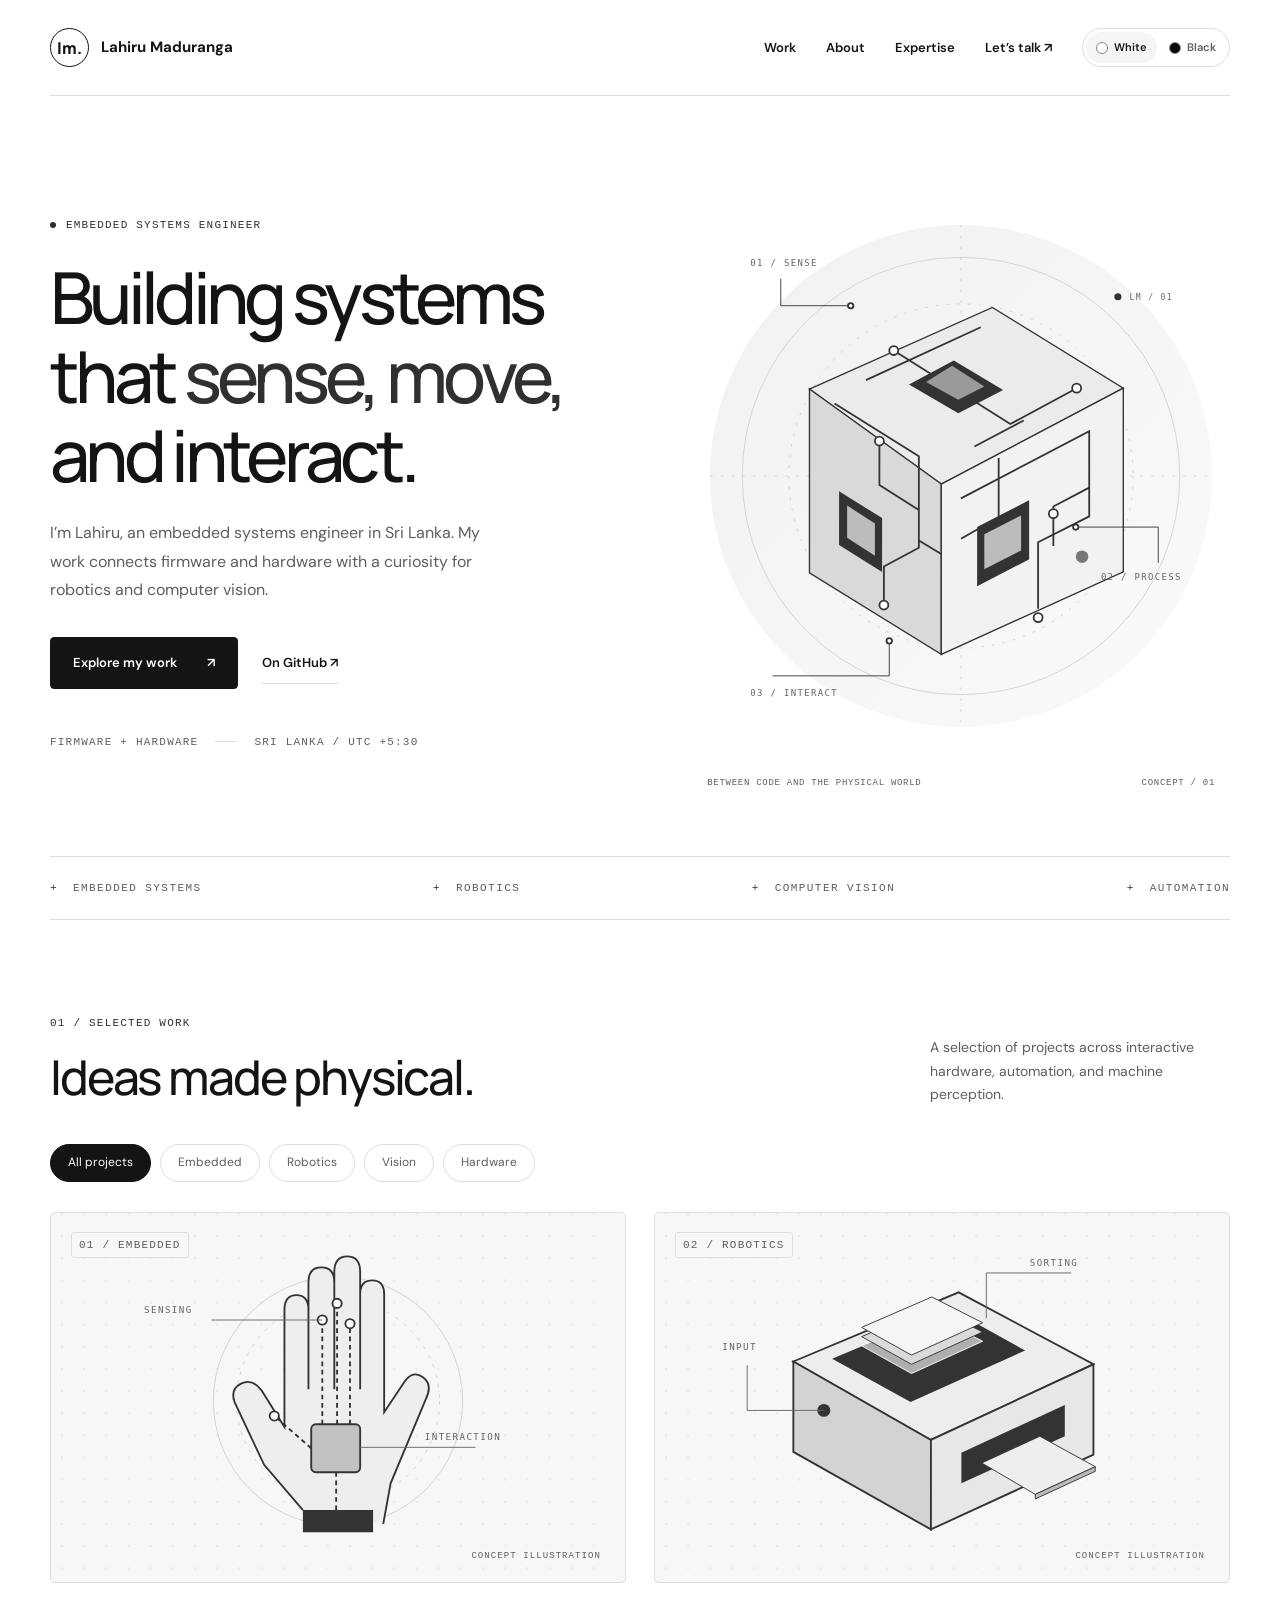
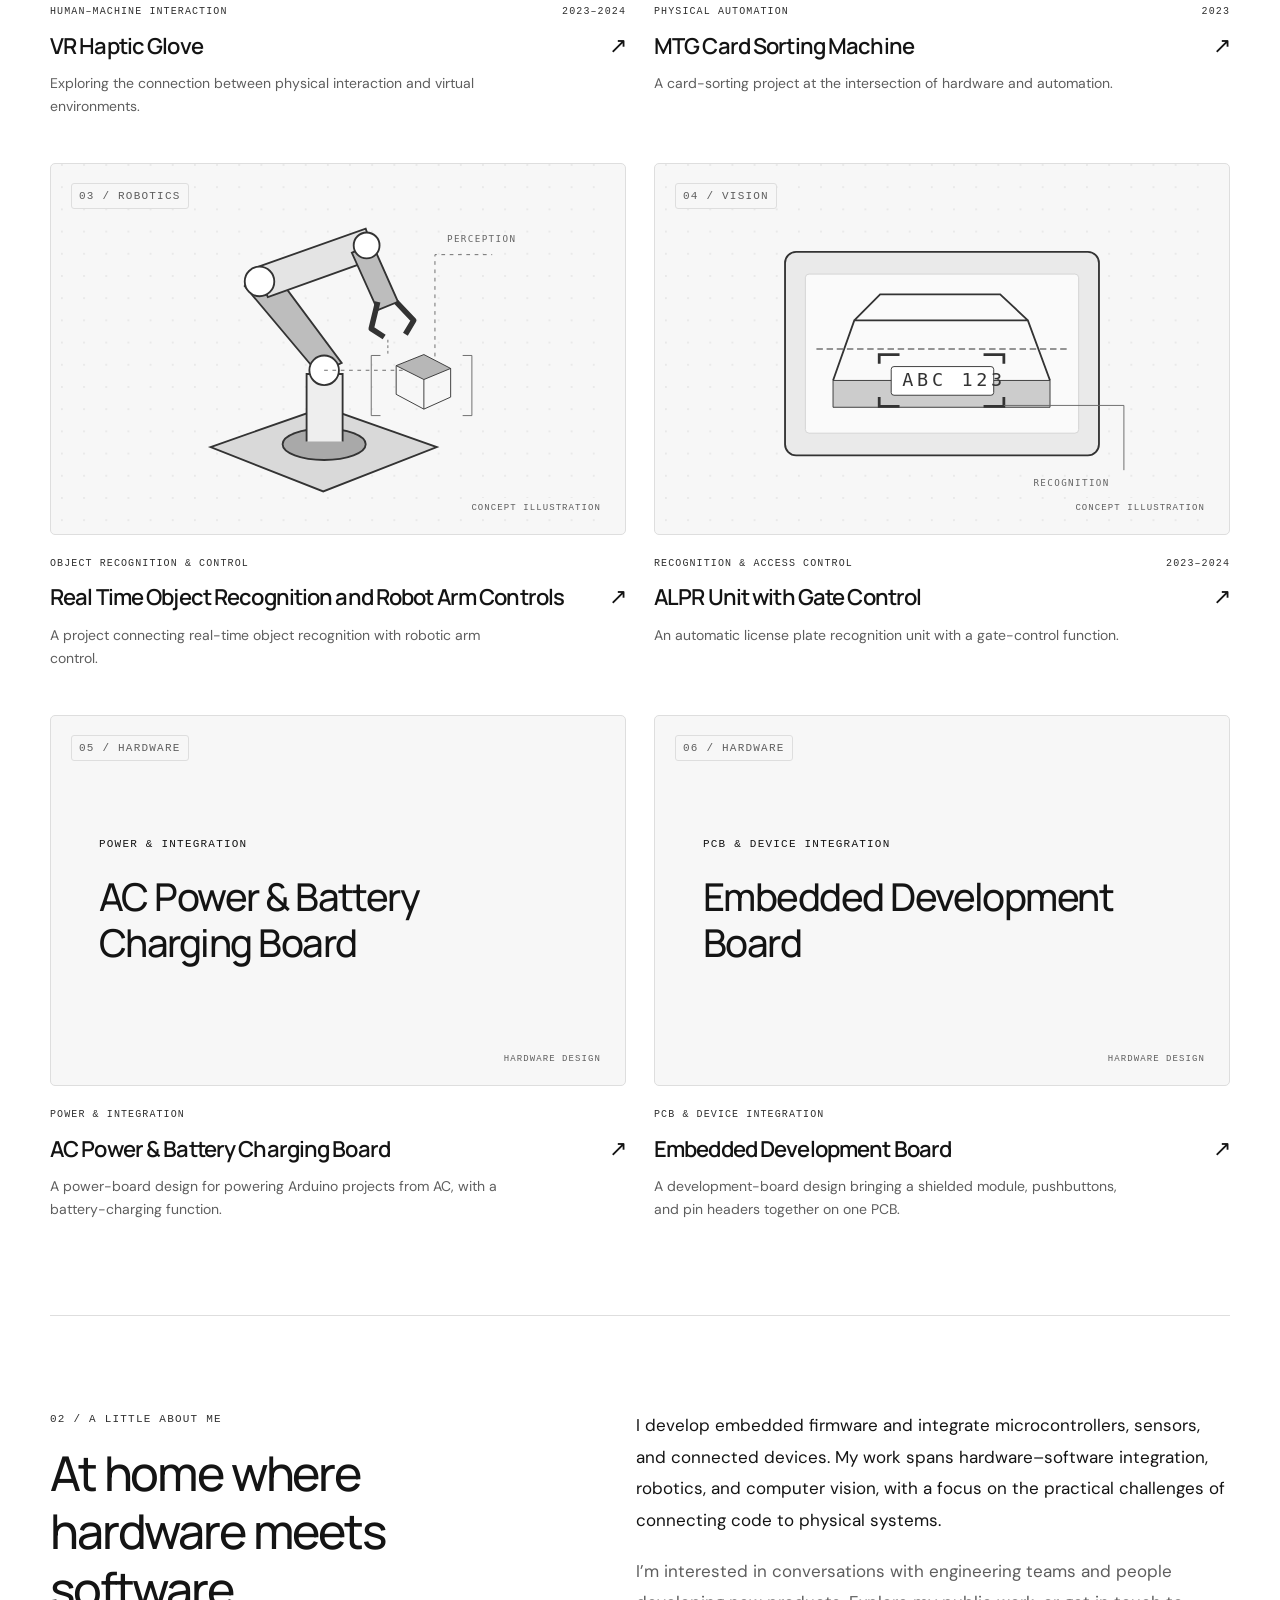
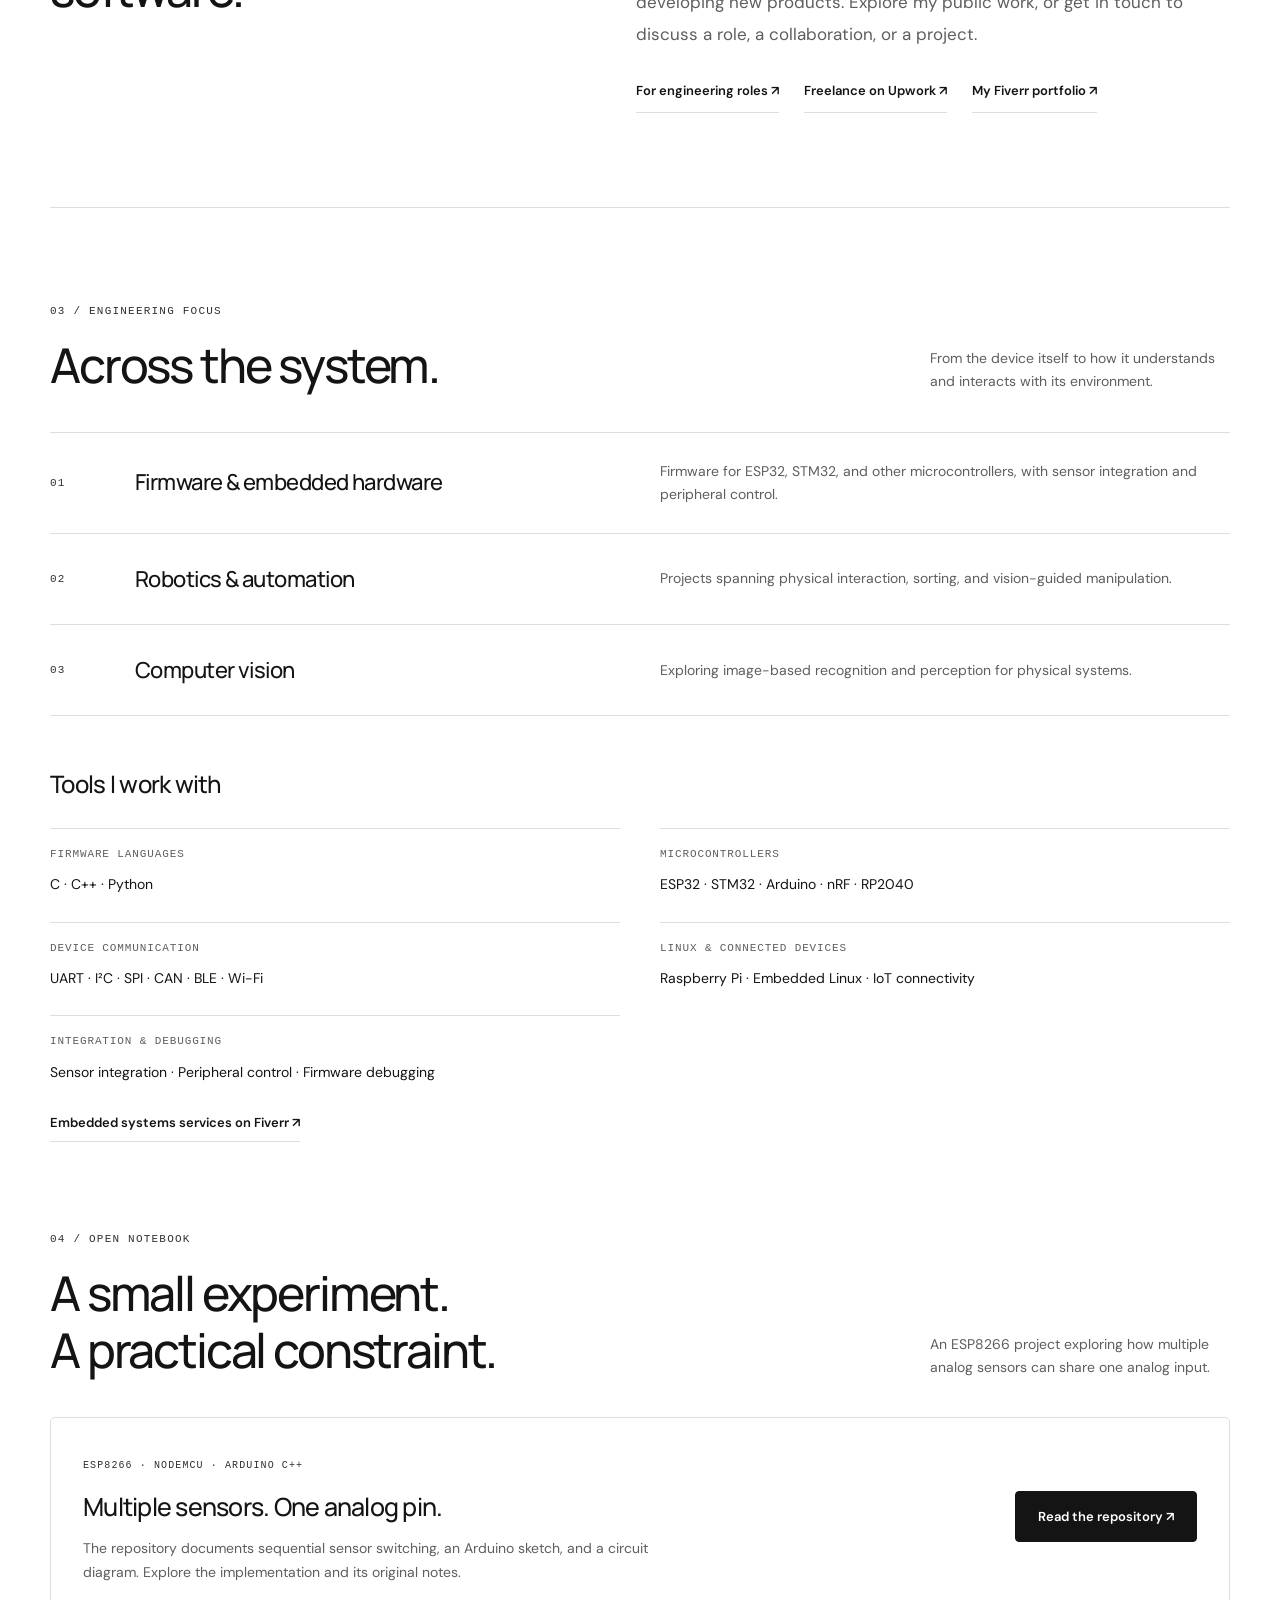
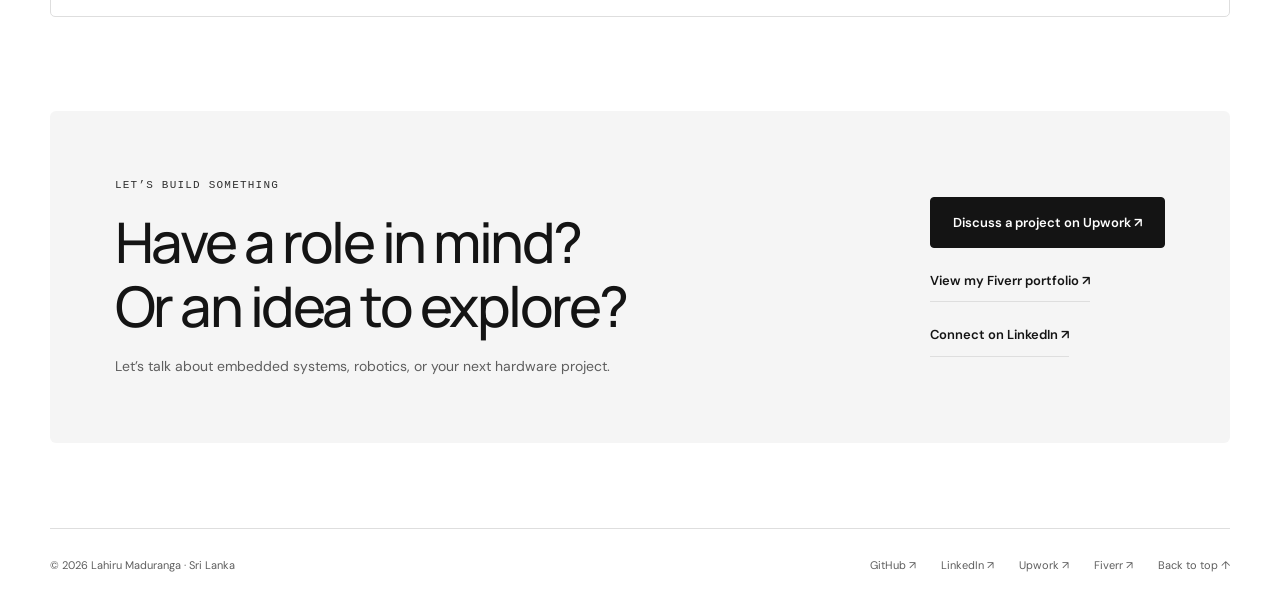
==== index.html @ c18143cd "Initial commit: portfolio site and GitHub profile README Static portfolio (site/), profile README (g" ====
<!doctype html><html lang="en"><head><meta charset="utf-8"><meta name="viewport" content="width=device-width, initial-scale=1"><meta name="description" content="Firmware, embedded hardware, robotics, and computer vision. Explore selected projects by Lahiru Maduranga."><meta name="theme-color" content="#ffffff"><meta property="og:title" content="Lahiru Maduranga — Embedded Systems &amp; Robotics"><meta property="og:description" content="Firmware, embedded hardware, robotics, and computer vision. Explore selected projects by Lahiru Maduranga."><meta property="og:type" content="website"><title>Lahiru Maduranga — Embedded Systems &amp; Robotics</title><link rel="icon" href="assets/favicon.svg" type="image/svg+xml"><script src="assets/theme.js"></script><link rel="stylesheet" href="assets/style.css"></head><body><a class="skip" href="#main">Skip to content</a><header class="wrap"><nav class="nav" aria-label="Main navigation"><a class="brand" href="index.html" aria-label="Lahiru Maduranga home"><span class="monogram">lm.</span><span class="brand-name">Lahiru Maduranga</span></a><div class="nav-links"><a href="index.html#work">Work</a><a href="index.html#about">About</a><a href="index.html#expertise">Expertise</a><a class="nav-contact" href="index.html#contact">Let’s talk ↗</a><div class="theme-picker" role="group" aria-label="Colour theme"><button class="theme-choice" data-set-theme="light" aria-label="White theme" aria-pressed="true" title="White theme"><span class="theme-swatch white-swatch" aria-hidden="true"></span><span class="theme-name">White</span></button><button class="theme-choice" data-set-theme="dark" aria-label="Black theme" aria-pressed="false" title="Black theme"><span class="theme-swatch black-swatch" aria-hidden="true"></span><span class="theme-name">Black</span></button></div></div></nav></header>
<main id="main" class="wrap"><section class="hero" aria-labelledby="hero-title"><div class="hero-copy"><div class="eyebrow"><span class="dot"></span> EMBEDDED SYSTEMS ENGINEER</div><h1 id="hero-title">Building systems<br>that <em>sense, move,</em><br>and interact.</h1><p>I’m Lahiru, an embedded systems engineer in Sri Lanka. My work connects firmware and hardware with a curiosity for robotics and computer vision.</p><div class="actions"><a class="button" href="#work">Explore my work <span aria-hidden="true">↗</span></a><a href="https://github.com/LahiruMaduranga" class="text-link" target="_blank" rel="noopener noreferrer">On GitHub ↗<span class="sr-only"> (opens in a new tab)</span></a></div><div class="hero-foot"><span class="mono">Firmware + hardware</span><i></i><span class="mono">Sri Lanka / UTC +5:30</span></div></div><figure class="hero-art"><span class="themed-art"><img class="theme-light" src="assets/hero-light.svg" alt="Concept illustration of an embedded system with sensing, processing, and interaction connections" width="600" height="600" loading="eager"><img class="theme-dark" src="assets/hero-dark.svg" alt="Concept illustration of an embedded system with sensing, processing, and interaction connections" width="600" height="600" loading="eager"></span><figcaption class="art-note mono"><span>Between code and the physical world</span><span>Concept / 01</span></figcaption></figure></section>
<div class="discipline-strip mono" aria-label="Areas of focus"><span>Embedded systems</span><span>Robotics</span><span>Computer vision</span><span>Automation</span></div>
<section id="work" aria-labelledby="work-title"><div class="section-head"><div><div class="eyebrow">01 / SELECTED WORK</div><h2 id="work-title">Ideas made physical.</h2></div><p>A selection of projects across interactive hardware, automation, and machine perception.</p></div><div class="filters" role="group" aria-label="Filter projects"><button hidden class="filter" data-filter="All" aria-pressed="true">All projects</button><button hidden class="filter" data-filter="Embedded" aria-pressed="false">Embedded</button><button hidden class="filter" data-filter="Robotics" aria-pressed="false">Robotics</button><button hidden class="filter" data-filter="Vision" aria-pressed="false">Vision</button><button hidden class="filter" data-filter="Hardware" aria-pressed="false">Hardware</button></div><p class="sr-only" role="status" data-filter-status></p><div class="project-grid"><article class="project-card" data-category="Embedded"><a href="projects/haptic-glove.html"><div class="project-image"><span class="project-index mono">01 / Embedded</span><span class="themed-art"><img class="theme-light" src="assets/glove-light.svg" alt="" width="600" height="400" loading="lazy"><img class="theme-dark" src="assets/glove-dark.svg" alt="" width="600" height="400" loading="lazy"></span><span class="concept-label mono">CONCEPT ILLUSTRATION</span></div><div class="project-meta mono"><span>Human–machine interaction</span><span>2023–2024</span></div><h3>VR Haptic Glove<span aria-hidden="true">↗</span></h3><p>Exploring the connection between physical interaction and virtual environments.</p></a></article><article class="project-card" data-category="Robotics"><a href="projects/card-sorter.html"><div class="project-image"><span class="project-index mono">02 / Robotics</span><span class="themed-art"><img class="theme-light" src="assets/sorter-light.svg" alt="" width="600" height="400" loading="lazy"><img class="theme-dark" src="assets/sorter-dark.svg" alt="" width="600" height="400" loading="lazy"></span><span class="concept-label mono">CONCEPT ILLUSTRATION</span></div><div class="project-meta mono"><span>Physical automation</span><span>2023</span></div><h3>MTG Card Sorting Machine<span aria-hidden="true">↗</span></h3><p>A card-sorting project at the intersection of hardware and automation.</p></a></article><article class="project-card" data-category="Robotics"><a href="projects/robotic-arm.html"><div class="project-image"><span class="project-index mono">03 / Robotics</span><span class="themed-art"><img class="theme-light" src="assets/arm-light.svg" alt="" width="600" height="400" loading="lazy"><img class="theme-dark" src="assets/arm-dark.svg" alt="" width="600" height="400" loading="lazy"></span><span class="concept-label mono">CONCEPT ILLUSTRATION</span></div><div class="project-meta mono"><span>Object recognition &amp; control</span></div><h3>Real Time Object Recognition and Robot Arm Controls<span aria-hidden="true">↗</span></h3><p>A project connecting real-time object recognition with robotic arm control.</p></a></article><article class="project-card" data-category="Vision"><a href="projects/alpr.html"><div class="project-image"><span class="project-index mono">04 / Vision</span><span class="themed-art"><img class="theme-light" src="assets/vision-light.svg" alt="" width="600" height="400" loading="lazy"><img class="theme-dark" src="assets/vision-dark.svg" alt="" width="600" height="400" loading="lazy"></span><span class="concept-label mono">CONCEPT ILLUSTRATION</span></div><div class="project-meta mono"><span>Recognition &amp; access control</span><span>2023–2024</span></div><h3>ALPR Unit with Gate Control<span aria-hidden="true">↗</span></h3><p>An automatic license plate recognition unit with a gate-control function.</p></a></article><article class="project-card" data-category="Hardware"><a href="projects/power-supply.html"><div class="project-image"><span class="project-index mono">05 / Hardware</span><div class="project-typographic"><span class="mono">Power &amp; integration</span><strong>AC Power &amp; Battery Charging Board</strong></div><span class="concept-label mono">HARDWARE DESIGN</span></div><div class="project-meta mono"><span>Power &amp; integration</span></div><h3>AC Power &amp; Battery Charging Board<span aria-hidden="true">↗</span></h3><p>A power-board design for powering Arduino projects from AC, with a battery-charging function.</p></a></article><article class="project-card" data-category="Hardware"><a href="projects/development-board.html"><div class="project-image"><span class="project-index mono">06 / Hardware</span><div class="project-typographic"><span class="mono">PCB &amp; device integration</span><strong>Embedded Development Board</strong></div><span class="concept-label mono">HARDWARE DESIGN</span></div><div class="project-meta mono"><span>PCB &amp; device integration</span></div><h3>Embedded Development Board<span aria-hidden="true">↗</span></h3><p>A development-board design bringing a shielded module, pushbuttons, and pin headers together on one PCB.</p></a></article></div></section>
<section id="about" class="about" aria-labelledby="about-title"><div><div class="eyebrow">02 / A LITTLE ABOUT ME</div><h2 id="about-title">At home where<br>hardware meets<br>software.</h2></div><div class="about-copy"><p>I develop embedded firmware and integrate microcontrollers, sensors, and connected devices. My work spans hardware–software integration, robotics, and computer vision, with a focus on the practical challenges of connecting code to physical systems.</p><p>I’m interested in conversations with engineering teams and people developing new products. Explore my public work, or get in touch to discuss a role, a collaboration, or a project.</p><div class="inline-links"><a href="https://www.linkedin.com/in/lahiru-maduranga97/" class="text-link" target="_blank" rel="noopener noreferrer">For engineering roles ↗<span class="sr-only"> (opens in a new tab)</span></a><a href="https://www.upwork.com/freelancers/~0171e571e38bac7875" class="text-link" target="_blank" rel="noopener noreferrer">Freelance on Upwork ↗<span class="sr-only"> (opens in a new tab)</span></a><a href="https://www.fiverr.com/users/lahiru255/portfolio" class="text-link" target="_blank" rel="noopener noreferrer">My Fiverr portfolio ↗<span class="sr-only"> (opens in a new tab)</span></a></div></div></section>
<section id="expertise" aria-labelledby="expertise-title"><div class="section-head"><div><div class="eyebrow">03 / ENGINEERING FOCUS</div><h2 id="expertise-title">Across the system.</h2></div><p>From the device itself to how it understands and interacts with its environment.</p></div><div class="expertise-list"><div class="expertise-row"><span class="number">01</span><h3>Firmware & embedded hardware</h3><p>Firmware for ESP32, STM32, and other microcontrollers, with sensor integration and peripheral control.</p></div><div class="expertise-row"><span class="number">02</span><h3>Robotics & automation</h3><p>Projects spanning physical interaction, sorting, and vision-guided manipulation.</p></div><div class="expertise-row"><span class="number">03</span><h3>Computer vision</h3><p>Exploring image-based recognition and perception for physical systems.</p></div></div><div class="toolbox"><h3>Tools I work with</h3><dl class="toolbox-grid"><div><dt>Firmware languages</dt><dd>C · C++ · Python</dd></div><div><dt>Microcontrollers</dt><dd>ESP32 · STM32 · Arduino · nRF · RP2040</dd></div><div><dt>Device communication</dt><dd>UART · I²C · SPI · CAN · BLE · Wi-Fi</dd></div><div><dt>Linux &amp; connected devices</dt><dd>Raspberry Pi · Embedded Linux · IoT connectivity</dd></div><div><dt>Integration &amp; debugging</dt><dd>Sensor integration · Peripheral control · Firmware debugging</dd></div></dl><a href="https://www.fiverr.com/lahiru255/develop-esp32-stm32-embedded-systems-and-iot-solutions" class="text-link" target="_blank" rel="noopener noreferrer">Embedded systems services on Fiverr ↗<span class="sr-only"> (opens in a new tab)</span></a></div></section>
<section class="open-source" aria-labelledby="open-title"><div class="section-head"><div><div class="eyebrow">04 / OPEN NOTEBOOK</div><h2 id="open-title">A small experiment.<br>A practical constraint.</h2></div><p>An ESP8266 project exploring how multiple analog sensors can share one analog input.</p></div><div class="notebook"><div><span class="mono">ESP8266 · NodeMCU · Arduino C++</span><h3>Multiple sensors. One analog pin.</h3><p>The repository documents sequential sensor switching, an Arduino sketch, and a circuit diagram. Explore the implementation and its original notes.</p></div><a href="https://github.com/LahiruMaduranga/Read-Multiple-Analog-sensor-values-with-esp8266-Nodemcu" class="button" target="_blank" rel="noopener noreferrer">Read the repository ↗<span class="sr-only"> (opens in a new tab)</span></a></div></section>
<section id="contact" class="contact" aria-labelledby="contact-title"><div><div class="eyebrow">LET’S BUILD SOMETHING</div><h2 id="contact-title">Have a role in mind?<br>Or an idea to explore?</h2><p>Let’s talk about embedded systems, robotics, or your next hardware project.</p></div><div class="contact-actions"><a href="https://www.upwork.com/freelancers/~0171e571e38bac7875" class="button" target="_blank" rel="noopener noreferrer">Discuss a project on Upwork ↗<span class="sr-only"> (opens in a new tab)</span></a><a href="https://www.fiverr.com/users/lahiru255/portfolio" class="text-link" target="_blank" rel="noopener noreferrer">View my Fiverr portfolio ↗<span class="sr-only"> (opens in a new tab)</span></a><a href="https://www.linkedin.com/in/lahiru-maduranga97/" class="text-link" target="_blank" rel="noopener noreferrer">Connect on LinkedIn ↗<span class="sr-only"> (opens in a new tab)</span></a></div></section></main><footer class="wrap footer"><span>© 2026 Lahiru Maduranga · Sri Lanka</span><div class="footer-links"><a href="https://github.com/LahiruMaduranga" class="" target="_blank" rel="noopener noreferrer">GitHub ↗<span class="sr-only"> (opens in a new tab)</span></a><a href="https://www.linkedin.com/in/lahiru-maduranga97/" class="" target="_blank" rel="noopener noreferrer">LinkedIn ↗<span class="sr-only"> (opens in a new tab)</span></a><a href="https://www.upwork.com/freelancers/~0171e571e38bac7875" class="" target="_blank" rel="noopener noreferrer">Upwork ↗<span class="sr-only"> (opens in a new tab)</span></a><a href="https://www.fiverr.com/users/lahiru255/portfolio" class="" target="_blank" rel="noopener noreferrer">Fiverr ↗<span class="sr-only"> (opens in a new tab)</span></a><a href="#main">Back to top ↑</a></div></footer><script src="assets/app.js" defer></script></body></html>
---- assets/style.css ----
@import url('https://fonts.googleapis.com/css2?family=DM+Sans:wght@400;500;600;700&family=Manrope:wght@400;500;600;700;800&display=swap');
.hero-art.hero-workbench{padding:14px;border:1px solid var(--line);border-radius:6px;background:var(--card)}.hero-art .workbench-photo{aspect-ratio:4/3;object-fit:contain;border-radius:3px}.hero-workbench .art-note{margin:18px 2px 4px;font-size:9px;gap:14px}.engineering-banner{margin-top:48px;border:1px solid var(--line);border-radius:5px;overflow:hidden}.engineering-banner img{width:100%;height:auto}.image-download{display:flex;justify-content:flex-end;margin-top:16px}.project-typographic{height:100%;min-height:270px;display:flex;flex-direction:column;justify-content:center;gap:20px;padding:48px}.project-typographic strong{font:500 clamp(25px,3vw,40px)/1.2 Manrope,sans-serif;max-width:450px;letter-spacing:-.04em}.project-image .project-index{background:var(--card);border:1px solid var(--line);border-radius:3px;padding:3px 7px}.project-image:has(.project-photo){padding:40px 10px 35px}.project-image:has(.project-photo) .project-index{top:9px;left:10px}.project-image:has(.project-photo) .concept-label{bottom:7px}.detail-art:has(.project-photo){padding:20px 20px 0}.detail-art .project-photo{margin:auto}.detail-art:has(.project-photo) figcaption{margin-top:20px}@media(max-width:640px){.project-typographic{padding:45px 25px}.hero-workbench .art-note{font-size:8px}.detail-art:has(.project-photo){padding:10px 10px 0}}
.toolbox{margin-top:48px}.toolbox h3{font-size:24px;font-weight:500;letter-spacing:-.03em}.toolbox-grid{display:grid;grid-template-columns:1fr 1fr;gap:24px 40px;margin:24px 0}.toolbox-grid>div{padding-top:16px;border-top:1px solid var(--line)}.toolbox-grid dt{color:var(--muted);font-family:Consolas,monospace;font-size:11px;text-transform:uppercase;letter-spacing:.08em}.toolbox-grid dd{margin:8px 0 0;font-size:14px;line-height:1.9}.footer-links{flex-wrap:wrap}.project-card h3{align-items:start;gap:18px}.project-card h3 span{flex-shrink:0}@media(max-width:640px){.toolbox-grid{grid-template-columns:1fr;gap:16px}.footer-links{gap:18px}}
.open-source{padding-top:0}.notebook{border:1px solid var(--line);padding:32px;display:flex;align-items:center;justify-content:space-between;gap:40px;border-radius:5px}.notebook .mono{color:var(--accent);font-size:10px}.notebook h3{font-size:25px;font-weight:500;letter-spacing:-.03em;margin:10px 0}.notebook p{color:var(--muted);font-size:14px;max-width:610px}.notebook .button{flex-shrink:0}@media(max-width:640px){.notebook{flex-direction:column;align-items:start;gap:24px;padding:25px}}
:root{--paper:#ffffff;--ink:#141414;--muted:#5e5e5e;--line:#dedede;--accent:#303030;--soft:#f5f5f5;--card:#f7f7f7;--white:#ffffff;color-scheme:light}
:root[data-theme=dark]{--paper:#080808;--ink:#f5f5f5;--muted:#b3b3b3;--line:#333333;--accent:#e8e8e8;--soft:#151515;--card:#121212;--white:#1b1b1b;color-scheme:dark}
*{box-sizing:border-box}html{scroll-behavior:smooth;scroll-padding-top:100px}body{margin:0;background:var(--paper);color:var(--ink);font:16px/1.65 'DM Sans',sans-serif}a{color:inherit;text-decoration:none}button{font:inherit}button,a{-webkit-tap-highlight-color:transparent}a:focus-visible,button:focus-visible{outline:3px solid var(--accent);outline-offset:5px}button{cursor:pointer}img{display:block;max-width:100%}h1,h2,h3,p{margin:0}h1,h2,h3{font-family:Manrope,sans-serif}::selection{background:var(--ink);color:var(--paper)}.wrap{width:min(1180px,calc(100% - 80px));margin:auto}.skip{position:fixed;top:-100px;left:20px;background:var(--ink);color:var(--paper);padding:12px;z-index:20}.skip:focus{top:12px}.nav{display:flex;align-items:center;justify-content:space-between;min-height:96px;border-bottom:1px solid var(--line);gap:20px}.brand{display:flex;align-items:center;gap:12px;font-weight:700;font-size:15px}.monogram{display:grid;place-items:center;width:39px;height:39px;border:1px solid var(--ink);font:800 16px Manrope;border-radius:50%}.nav-links{display:flex;align-items:center;gap:30px;font-size:13px;font-weight:600}.nav-links a:hover{color:var(--accent)}.theme{border:1px solid var(--line);border-radius:50%;background:transparent;color:var(--ink);width:36px;height:36px}.mono,.eyebrow,.tag,.number{font-family:Consolas,'Courier New',monospace;font-size:11px;letter-spacing:.11em;text-transform:uppercase}.eyebrow{color:var(--accent);display:flex;align-items:center;gap:10px}.dot{width:6px;height:6px;background:var(--accent);border-radius:50%;display:inline-block}.hero{display:grid;grid-template-columns:1.12fr 1fr;align-items:center;gap:40px;min-height:690px;padding:80px 0 65px}.hero h1{font-size:clamp(48px,5.6vw,78px);line-height:1.1;letter-spacing:-.065em;font-weight:500;margin:24px 0}.hero h1 em{font-style:normal;color:var(--accent)}.hero-copy>p{max-width:445px;color:var(--muted);font-size:16px;line-height:1.8}.actions{display:flex;align-items:center;gap:24px;margin-top:32px;flex-wrap:wrap}.button{display:inline-flex;align-items:center;justify-content:space-between;gap:30px;background:var(--ink);color:var(--paper);font-size:13px;font-weight:600;padding:14px 22px;border:1px solid var(--ink);border-radius:4px;transition:transform .2s}.button:hover{transform:translateY(-3px)}.text-link{font-size:13px;font-weight:600;border-bottom:1px solid var(--line);padding:10px 0}.text-link:hover{border-color:var(--accent)}.hero-foot{margin-top:44px;display:flex;gap:17px;align-items:center;color:var(--muted);font-size:11px}.hero-foot i{width:22px;height:1px;background:var(--line)}.hero-art{position:relative}.hero-art img{width:100%;aspect-ratio:1}.art-note{display:flex;justify-content:space-between;color:var(--muted);font-size:9px;letter-spacing:.08em;margin:0 15px}.discipline-strip{border-block:1px solid var(--line);display:flex;justify-content:space-between;padding:22px 0;gap:15px;flex-wrap:wrap;color:var(--muted);font-size:11px;letter-spacing:.13em}.discipline-strip span::before{content:'+';margin-right:15px;color:var(--accent)}section{padding:94px 0}.section-head{display:flex;align-items:end;justify-content:space-between;gap:35px;margin-bottom:38px}.section-head h2,.about h2{font-size:clamp(34px,4vw,48px);font-weight:500;line-height:1.2;letter-spacing:-.045em;margin-top:16px}.section-head>p{max-width:300px;color:var(--muted);font-size:14px}.filters{display:flex;gap:9px;margin-bottom:30px;flex-wrap:wrap}.filter{padding:8px 17px;background:transparent;color:var(--muted);border:1px solid var(--line);border-radius:30px;font-size:12px}.filter[aria-pressed=true]{background:var(--ink);color:var(--paper);border-color:var(--ink)}.project-grid{display:grid;grid-template-columns:1fr 1fr;gap:45px 28px}.project-card[hidden]{display:none}.project-image{background:var(--card);border:1px solid var(--line);border-radius:5px;aspect-ratio:1.55;overflow:hidden;position:relative}.project-image img{width:100%;height:100%;object-fit:contain;transition:transform .5s}.project-card:hover .project-image img{transform:scale(1.025)}.project-index{position:absolute;top:19px;left:20px;color:var(--muted)}.concept-label{position:absolute;bottom:15px;right:18px;font-size:9px;color:var(--muted);letter-spacing:.12em}.project-meta{display:flex;justify-content:space-between;margin-top:21px;color:var(--accent);font-size:10px}.project-card h3{font-size:22px;letter-spacing:-.04em;font-weight:600;margin-top:7px;display:flex;justify-content:space-between}.project-card h3 span{font-family:Arial;font-weight:400}.project-card p{font-size:14px;color:var(--muted);margin-top:8px;max-width:470px}.about{border-block:1px solid var(--line);display:grid;grid-template-columns:.9fr 1.1fr;gap:100px}.about-copy p{color:var(--muted);margin-bottom:20px;font-size:17px;line-height:1.85}.about-copy p:first-child{color:var(--ink)}.inline-links{display:flex;gap:25px}.expertise-list{border-top:1px solid var(--line)}.expertise-row{display:grid;grid-template-columns:55px 1fr 1.15fr;align-items:center;gap:30px;border-bottom:1px solid var(--line);padding:27px 0}.number{color:var(--accent)}.expertise-row h3{font-size:22px;font-weight:500;letter-spacing:-.025em}.expertise-row p{color:var(--muted);font-size:14px}.contact{padding:65px;border-radius:6px;background:var(--soft);margin:0 0 85px;display:grid;grid-template-columns:1fr auto;align-items:center;gap:30px}.contact h2{font-size:clamp(32px,4.4vw,56px);font-weight:500;letter-spacing:-.045em;line-height:1.15;margin:16px 0}.contact p{color:var(--muted);font-size:14px;max-width:540px}.footer{border-top:1px solid var(--line);display:flex;justify-content:space-between;align-items:center;padding:27px 0;gap:20px;color:var(--muted);font-size:11px}.footer-links{display:flex;gap:25px}.project-hero{padding:65px 0 45px;max-width:900px}.project-hero h1{font-size:clamp(40px,6vw,75px);line-height:1.1;letter-spacing:-.055em;margin:25px 0}.project-hero p{font-size:20px;color:var(--muted);max-width:720px}.back{font-size:13px;color:var(--muted);display:inline-block;margin-bottom:40px}.detail-art{background:var(--card);border:1px solid var(--line);border-radius:6px}.detail-art img{width:100%;height:420px}.detail-art figcaption{color:var(--muted);font-size:11px;padding:16px 25px;border-top:1px solid var(--line)}figure{margin:0}.detail-content{display:grid;grid-template-columns:1fr 2fr;gap:80px;padding:60px 0}.detail-content h2{font-size:30px;letter-spacing:-.035em}.detail-content p{color:var(--muted);font-size:17px;margin-bottom:22px}.detail-meta{border-top:1px solid var(--line);padding-top:20px}.detail-meta dt{font-size:10px;text-transform:uppercase;letter-spacing:.13em;color:var(--muted)}.detail-meta dd{margin:4px 0 20px}.next-project{padding:35px 0 70px;display:flex;justify-content:space-between;border-top:1px solid var(--line);gap:25px}.next-project span{display:block;color:var(--muted);font-size:11px;margin-bottom:8px}.next-project a{font-size:20px}.sr-only{position:absolute;width:1px;height:1px;padding:0;margin:-1px;overflow:hidden;clip:rect(0,0,0,0);white-space:nowrap;border:0}
@media(min-width:1600px){.hero{min-height:760px}}@media(max-width:900px){.wrap{width:calc(100% - 48px)}.hero{gap:15px;min-height:590px}.hero h1{font-size:57px}.nav-links{gap:20px}.about{gap:45px}.contact{padding:40px}.contact .button{gap:15px}.expertise-row{grid-template-columns:30px 1fr 1.2fr;gap:20px}}@media(max-width:640px){.wrap{width:calc(100% - 36px)}.nav{min-height:78px}.brand-name{display:none}.nav-links{gap:16px;font-size:12px}.nav-links .nav-contact{display:none}.hero{grid-template-columns:1fr;padding:55px 0 35px;gap:32px}.hero h1{font-size:clamp(44px,12vw,65px)}.hero-copy>p{font-size:15px}.hero-art{max-width:410px;margin:auto;width:100%}.hero-foot{margin-top:30px}.discipline-strip{font-size:9px;gap:14px 8px}.discipline-strip span::before{margin-right:8px}section{padding:62px 0}.section-head{display:block}.section-head>p{margin-top:20px}.project-grid{grid-template-columns:1fr;gap:35px}.project-card h3{font-size:21px}.about{grid-template-columns:1fr;gap:28px}.expertise-row{grid-template-columns:25px 1fr;gap:10px}.expertise-row p{grid-column:2}.expertise-row h3{font-size:20px}.contact{grid-template-columns:1fr;padding:30px;margin-bottom:50px}.contact .button{justify-self:start}.footer{align-items:start;font-size:10px;flex-direction:column;gap:13px}.detail-content{grid-template-columns:1fr;gap:25px;padding:35px 0}.detail-art img{height:260px}.project-hero{padding-top:40px}.project-hero p{font-size:17px}.next-project a{font-size:16px}.next-project{flex-direction:column;gap:22px}}
@media(prefers-reduced-motion:reduce){html{scroll-behavior:auto}*,*::before,*::after{transition:none!important;animation:none!important}}

/* Both palettes apply to the complete site, including every illustration. */
.themed-art{display:block;width:100%;height:100%}.themed-art .theme-dark{display:none}:root[data-theme=dark] .themed-art .theme-light{display:none}:root[data-theme=dark] .themed-art .theme-dark{display:block}
.theme-picker{display:flex;align-items:center;border:1px solid var(--line);border-radius:30px;padding:3px;gap:2px;background:var(--paper)}.theme-choice{display:flex;align-items:center;gap:6px;border:0;border-radius:24px;padding:7px 10px;background:transparent;color:var(--muted);font-size:11px;line-height:1.5}.theme-choice[aria-pressed=true]{background:var(--soft);color:var(--ink)}.theme-swatch{display:block;width:12px;height:12px;border:1px solid #888;border-radius:50%}.white-swatch{background:#fff}.black-swatch{background:#080808}.contact-actions{display:flex;flex-direction:column;align-items:start;gap:12px}.contact .button{gap:12px}.project-photo{background:var(--card)}.project-image .project-photo{object-fit:contain}.detail-art .project-photo{height:auto;max-height:650px;object-fit:contain}.concept-label{background:var(--card);padding:3px 6px;border-radius:2px}.project-index{z-index:1}.inline-links{flex-wrap:wrap}
@media(max-width:900px){.nav-links{gap:18px}.brand-name{display:none}.contact{grid-template-columns:1fr}}@media(max-width:640px){.nav-links{gap:13px}.theme-name{display:none}.theme-choice{padding:9px}.theme-picker{padding:2px}.nav{gap:10px}.nav-links{font-size:11px}.contact-actions .button{white-space:normal}.hero-foot{flex-wrap:wrap}}
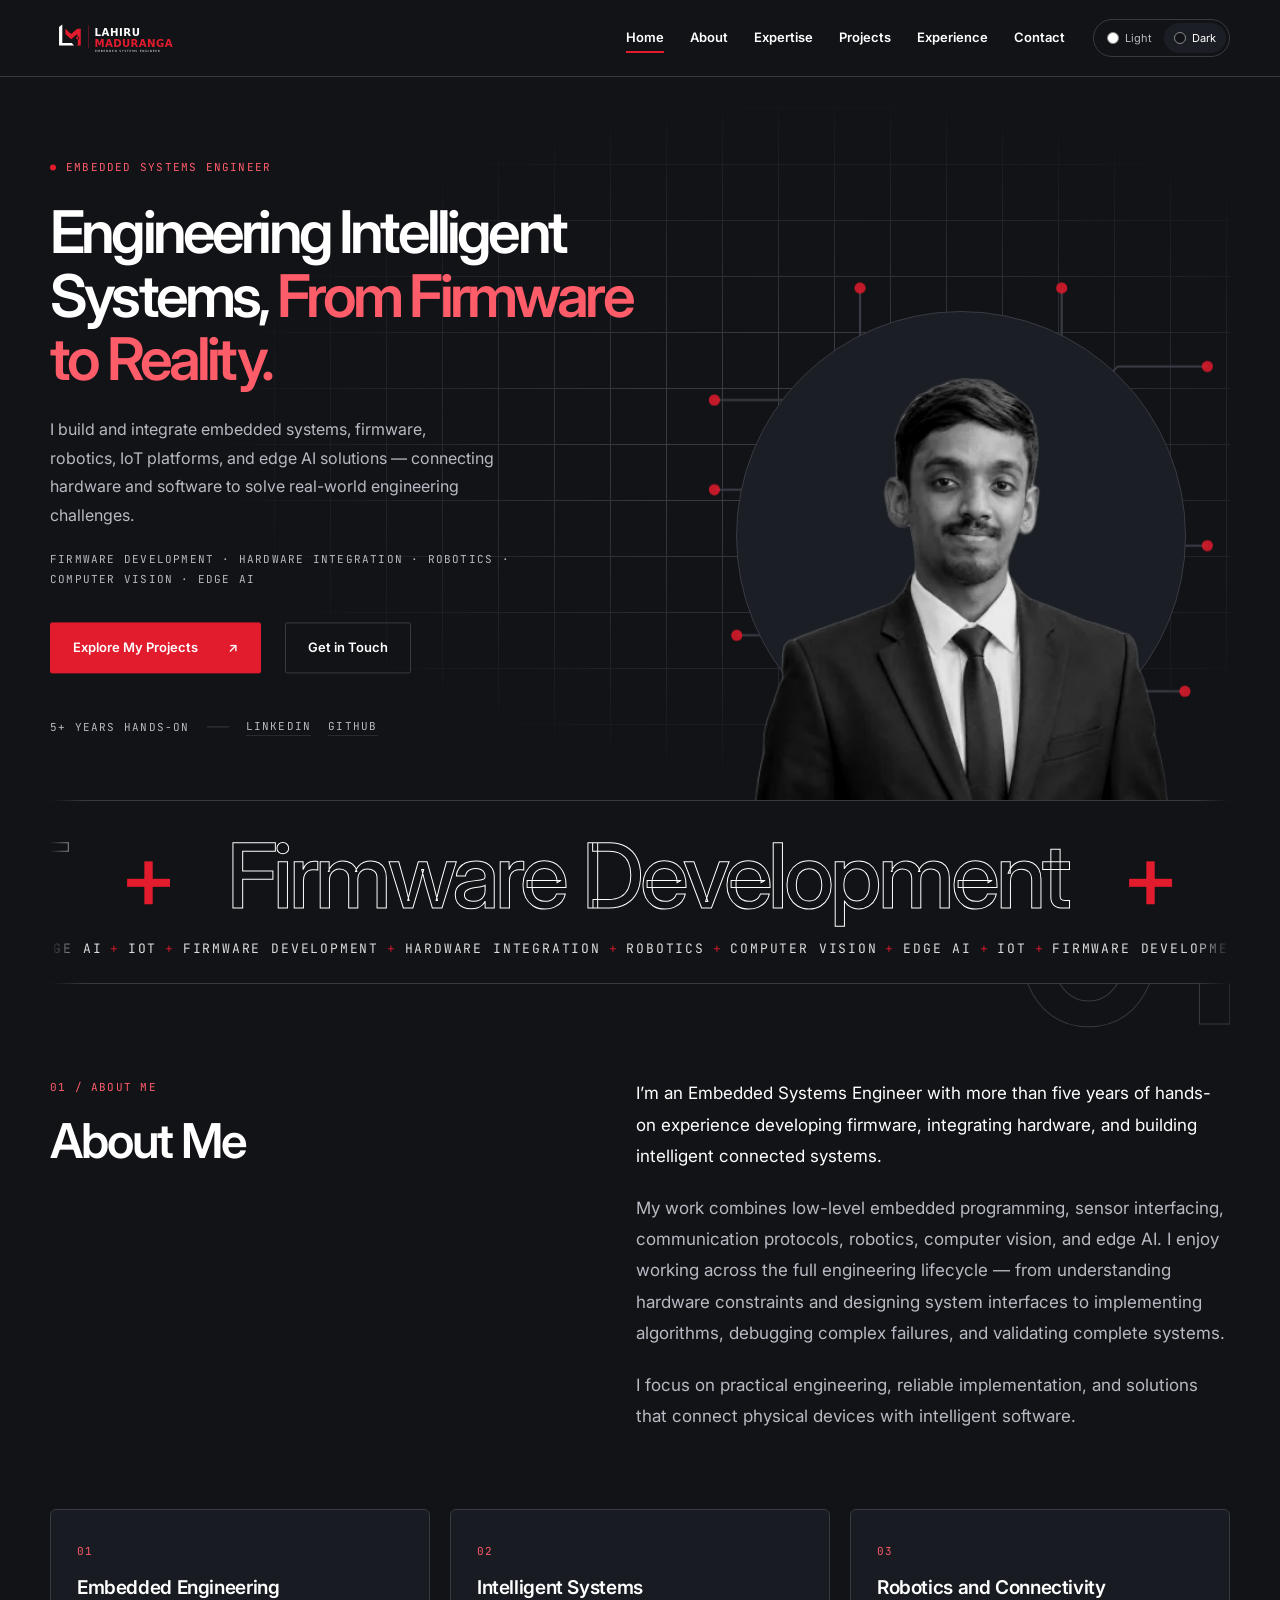
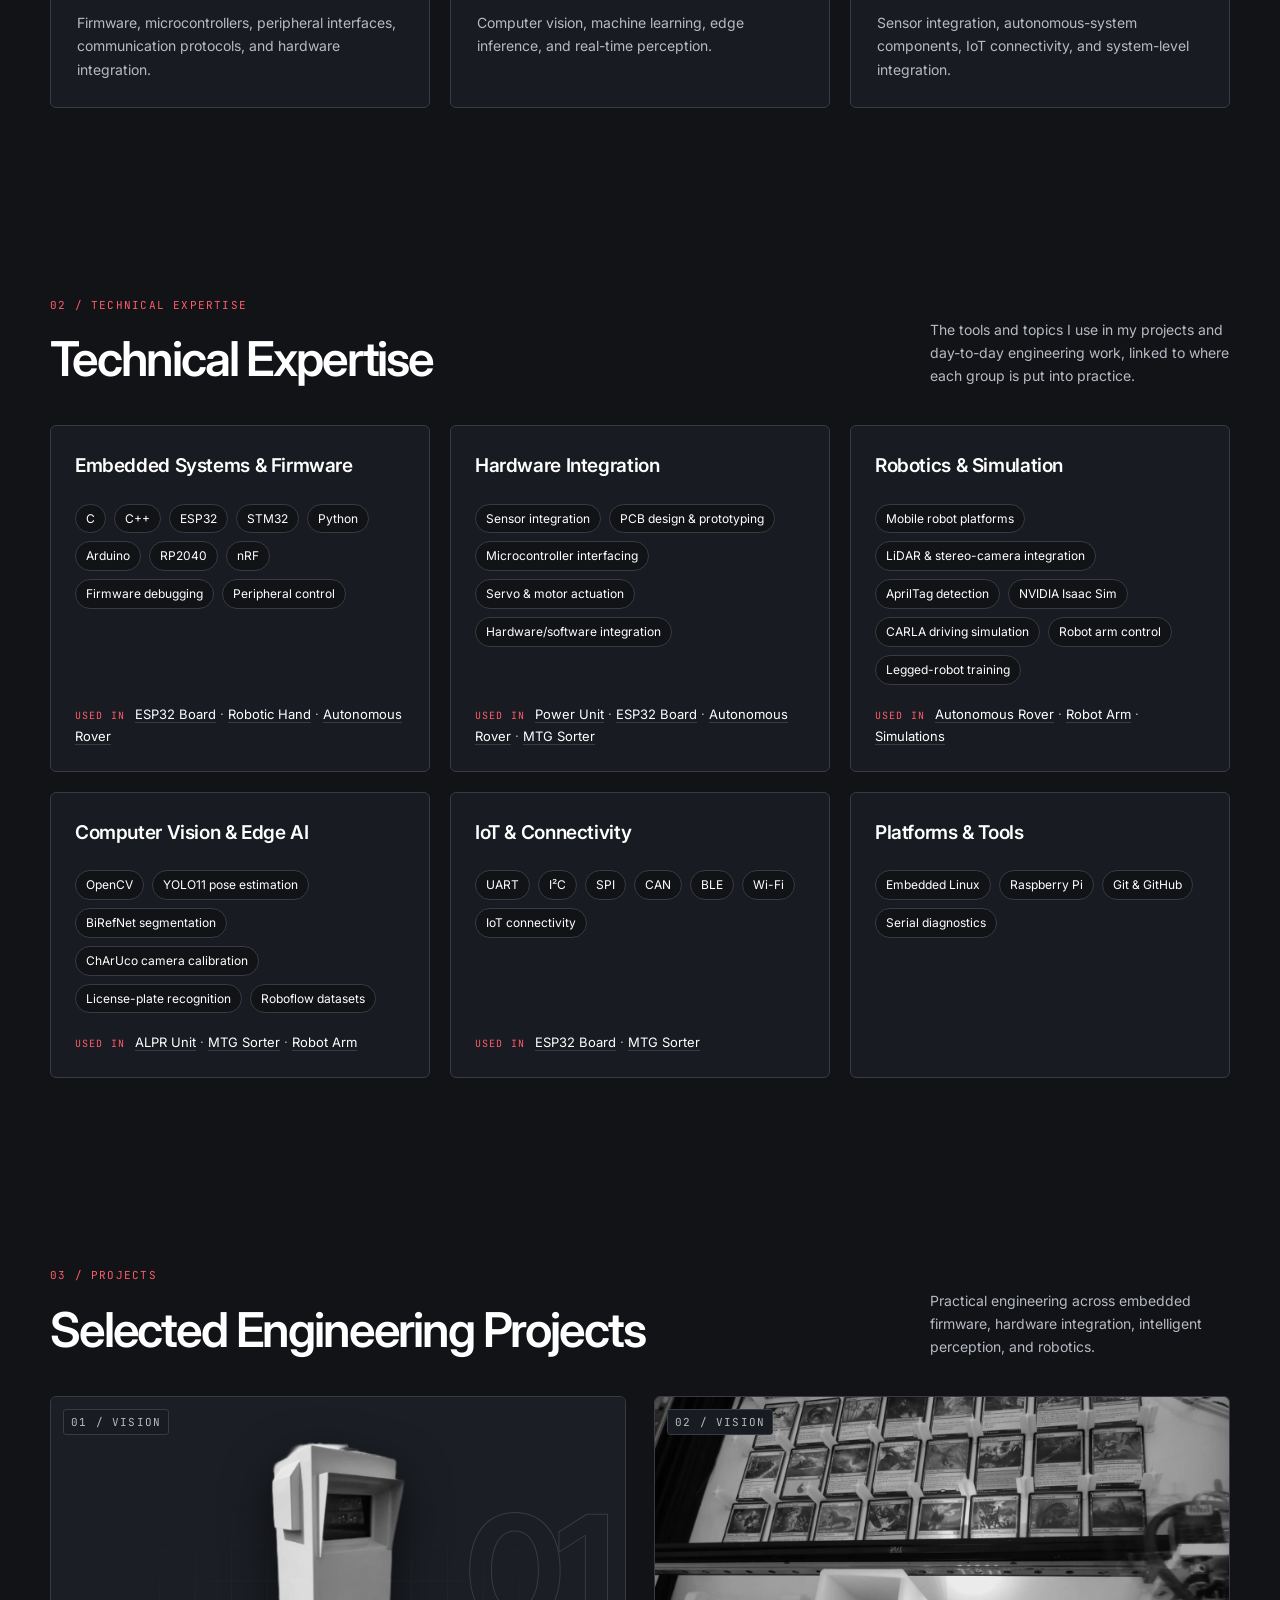
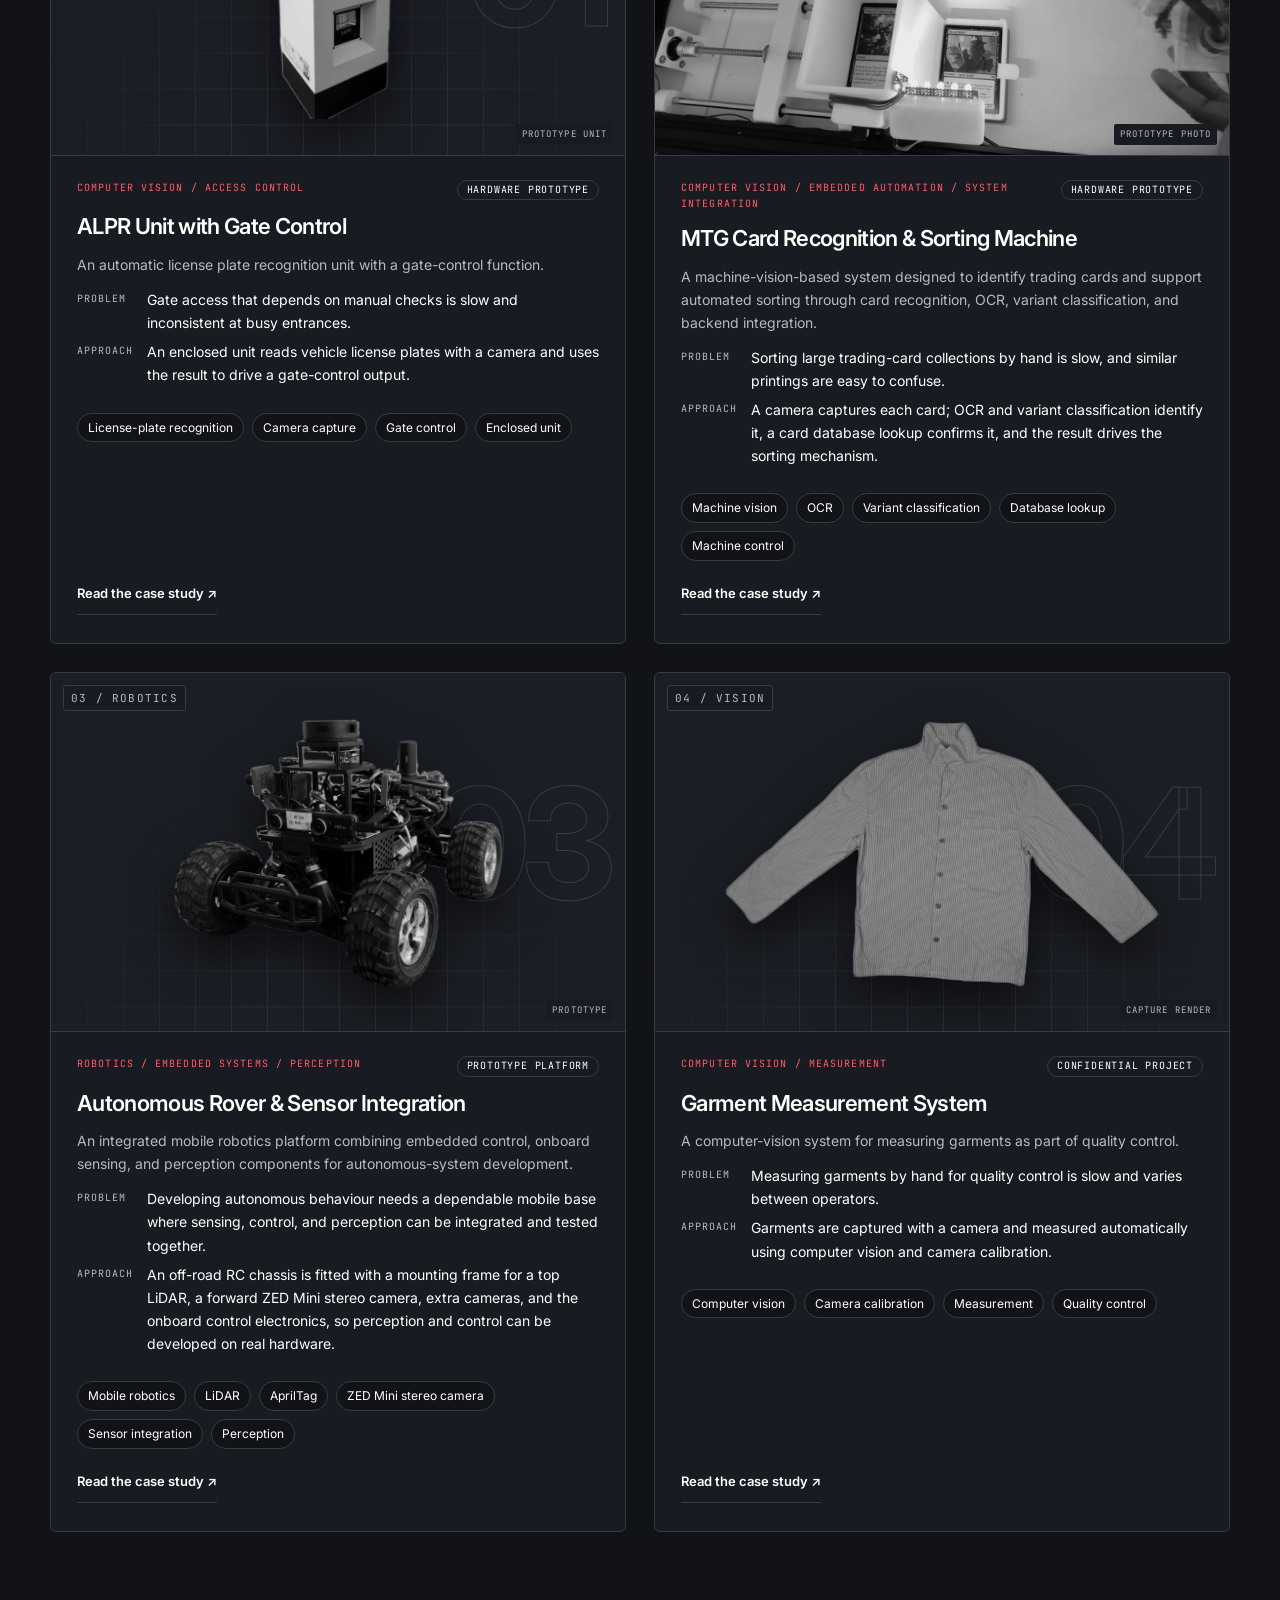
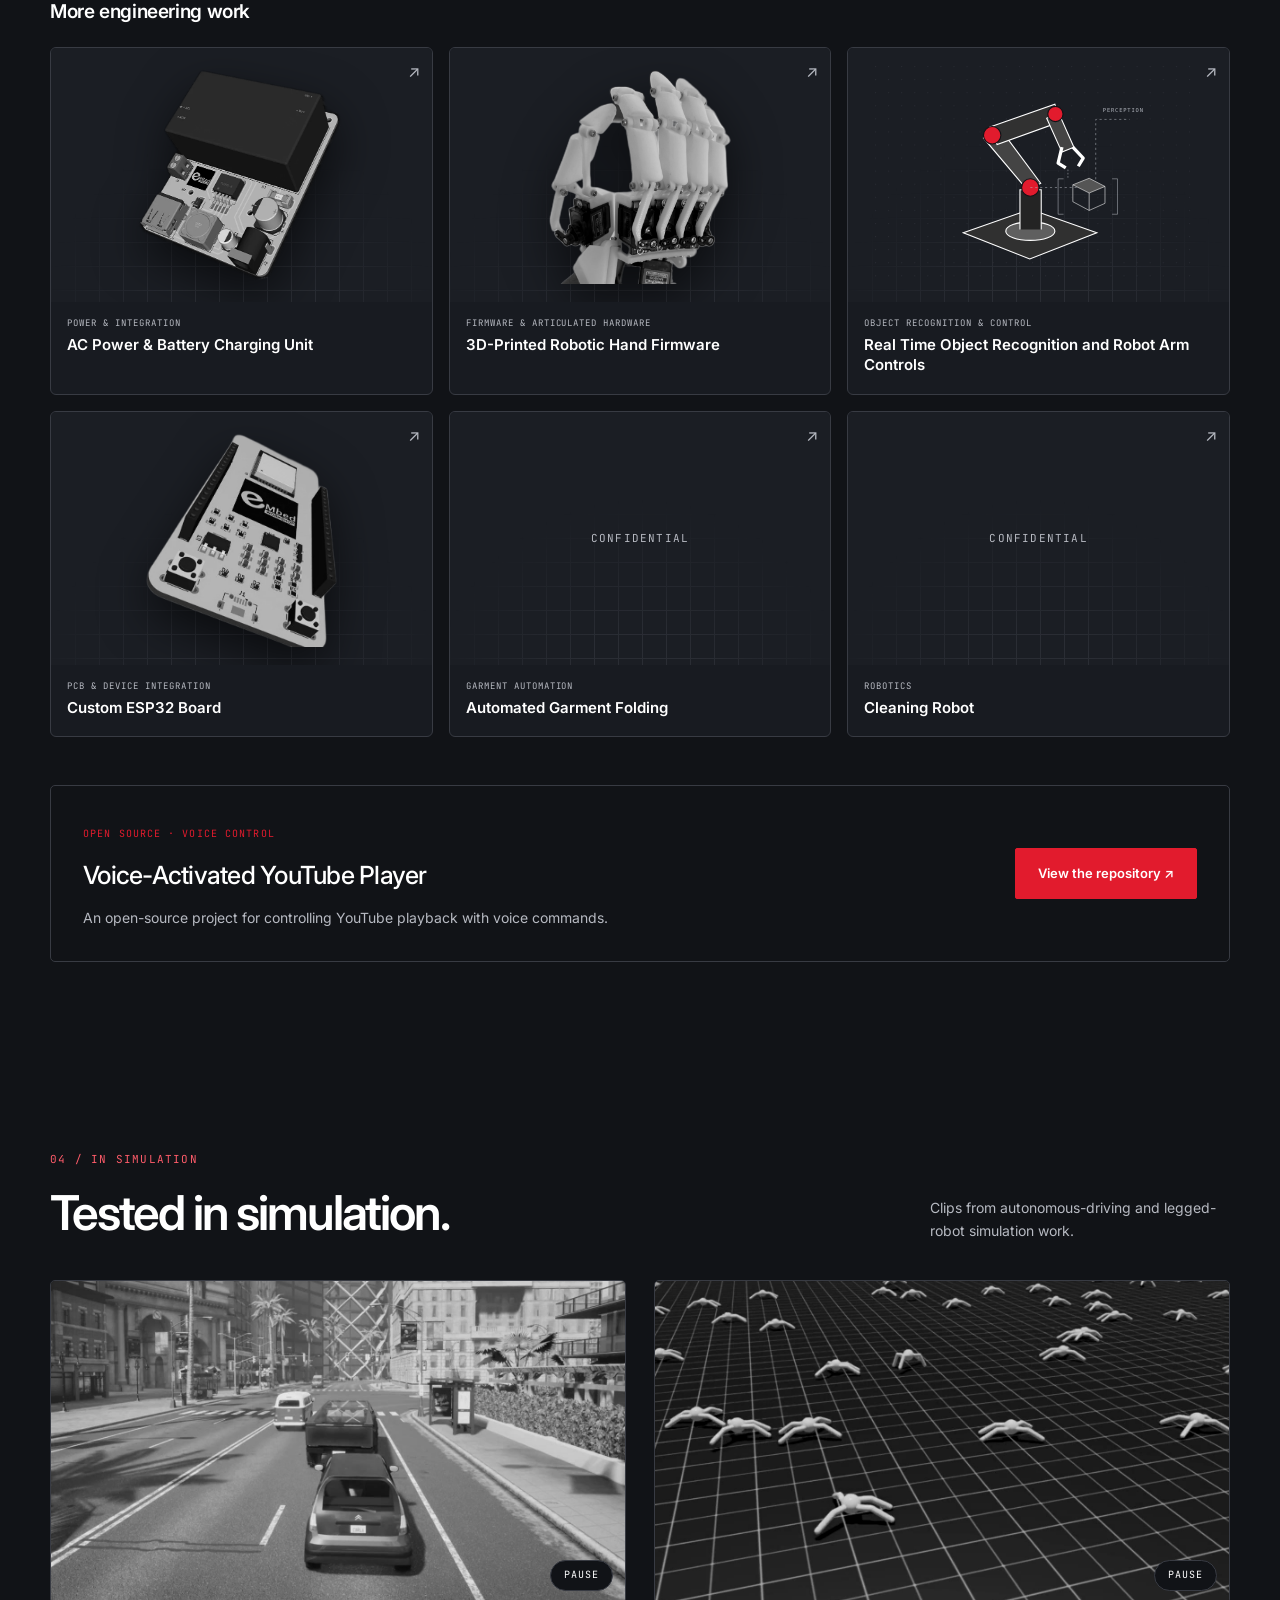
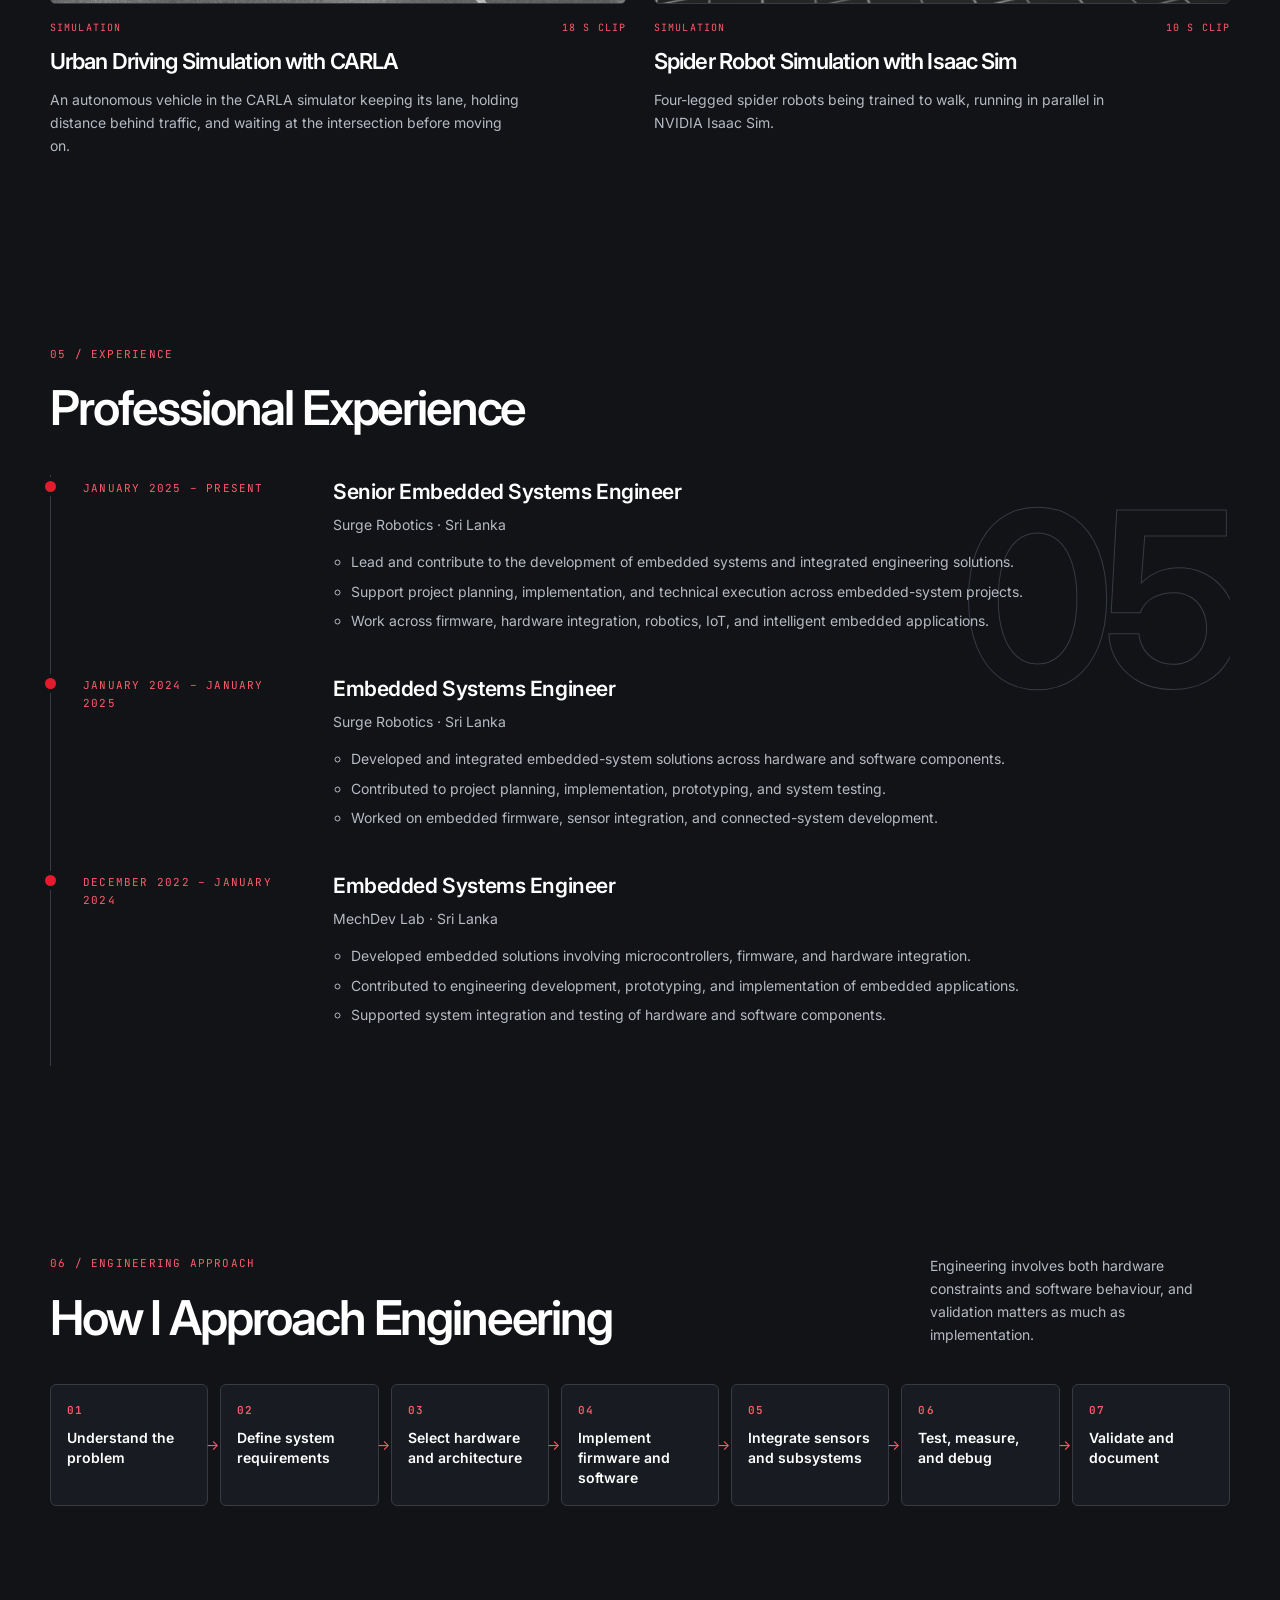
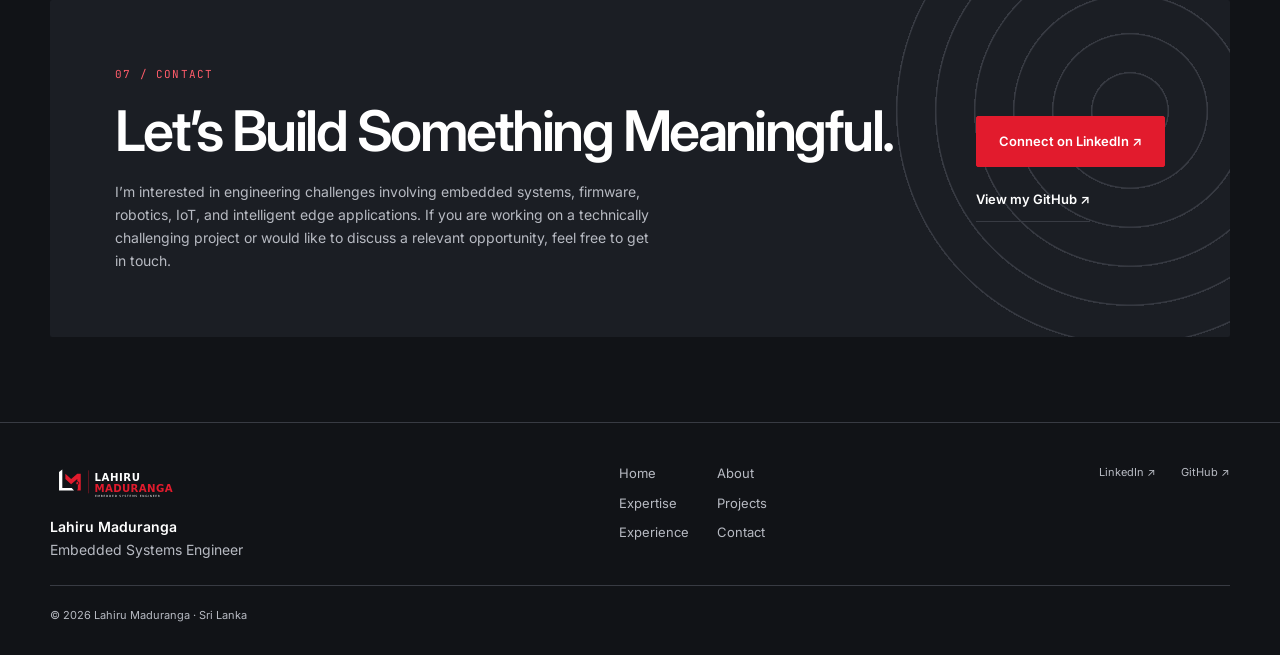
==== commit c7141c90: "Portfolio redesign: case studies, cutouts, simulation clips, experience" ====
--- a/index.html
+++ b/index.html
@@ -1,8 +1,10 @@
-<!doctype html><html lang="en"><head><meta charset="utf-8"><meta name="viewport" content="width=device-width, initial-scale=1"><meta name="description" content="Firmware, embedded hardware, robotics, and computer vision. Explore selected projects by Lahiru Maduranga."><meta name="theme-color" content="#ffffff"><meta property="og:title" content="Lahiru Maduranga — Embedded Systems &amp; Robotics"><meta property="og:description" content="Firmware, embedded hardware, robotics, and computer vision. Explore selected projects by Lahiru Maduranga."><meta property="og:type" content="website"><title>Lahiru Maduranga — Embedded Systems &amp; Robotics</title><link rel="icon" href="assets/favicon.svg" type="image/svg+xml"><script src="assets/theme.js"></script><link rel="stylesheet" href="assets/style.css"></head><body><a class="skip" href="#main">Skip to content</a><header class="wrap"><nav class="nav" aria-label="Main navigation"><a class="brand" href="index.html" aria-label="Lahiru Maduranga home"><span class="monogram">lm.</span><span class="brand-name">Lahiru Maduranga</span></a><div class="nav-links"><a href="index.html#work">Work</a><a href="index.html#about">About</a><a href="index.html#expertise">Expertise</a><a class="nav-contact" href="index.html#contact">Let’s talk ↗</a><div class="theme-picker" role="group" aria-label="Colour theme"><button class="theme-choice" data-set-theme="light" aria-label="White theme" aria-pressed="true" title="White theme"><span class="theme-swatch white-swatch" aria-hidden="true"></span><span class="theme-name">White</span></button><button class="theme-choice" data-set-theme="dark" aria-label="Black theme" aria-pressed="false" title="Black theme"><span class="theme-swatch black-swatch" aria-hidden="true"></span><span class="theme-name">Black</span></button></div></div></nav></header>
-<main id="main" class="wrap"><section class="hero" aria-labelledby="hero-title"><div class="hero-copy"><div class="eyebrow"><span class="dot"></span> EMBEDDED SYSTEMS ENGINEER</div><h1 id="hero-title">Building systems<br>that <em>sense, move,</em><br>and interact.</h1><p>I’m Lahiru, an embedded systems engineer in Sri Lanka. My work connects firmware and hardware with a curiosity for robotics and computer vision.</p><div class="actions"><a class="button" href="#work">Explore my work <span aria-hidden="true">↗</span></a><a href="https://github.com/LahiruMaduranga" class="text-link" target="_blank" rel="noopener noreferrer">On GitHub ↗<span class="sr-only"> (opens in a new tab)</span></a></div><div class="hero-foot"><span class="mono">Firmware + hardware</span><i></i><span class="mono">Sri Lanka / UTC +5:30</span></div></div><figure class="hero-art"><span class="themed-art"><img class="theme-light" src="assets/hero-light.svg" alt="Concept illustration of an embedded system with sensing, processing, and interaction connections" width="600" height="600" loading="eager"><img class="theme-dark" src="assets/hero-dark.svg" alt="Concept illustration of an embedded system with sensing, processing, and interaction connections" width="600" height="600" loading="eager"></span><figcaption class="art-note mono"><span>Between code and the physical world</span><span>Concept / 01</span></figcaption></figure></section>
-<div class="discipline-strip mono" aria-label="Areas of focus"><span>Embedded systems</span><span>Robotics</span><span>Computer vision</span><span>Automation</span></div>
-<section id="work" aria-labelledby="work-title"><div class="section-head"><div><div class="eyebrow">01 / SELECTED WORK</div><h2 id="work-title">Ideas made physical.</h2></div><p>A selection of projects across interactive hardware, automation, and machine perception.</p></div><div class="filters" role="group" aria-label="Filter projects"><button hidden class="filter" data-filter="All" aria-pressed="true">All projects</button><button hidden class="filter" data-filter="Embedded" aria-pressed="false">Embedded</button><button hidden class="filter" data-filter="Robotics" aria-pressed="false">Robotics</button><button hidden class="filter" data-filter="Vision" aria-pressed="false">Vision</button><button hidden class="filter" data-filter="Hardware" aria-pressed="false">Hardware</button></div><p class="sr-only" role="status" data-filter-status></p><div class="project-grid"><article class="project-card" data-category="Embedded"><a href="projects/haptic-glove.html"><div class="project-image"><span class="project-index mono">01 / Embedded</span><span class="themed-art"><img class="theme-light" src="assets/glove-light.svg" alt="" width="600" height="400" loading="lazy"><img class="theme-dark" src="assets/glove-dark.svg" alt="" width="600" height="400" loading="lazy"></span><span class="concept-label mono">CONCEPT ILLUSTRATION</span></div><div class="project-meta mono"><span>Human–machine interaction</span><span>2023–2024</span></div><h3>VR Haptic Glove<span aria-hidden="true">↗</span></h3><p>Exploring the connection between physical interaction and virtual environments.</p></a></article><article class="project-card" data-category="Robotics"><a href="projects/card-sorter.html"><div class="project-image"><span class="project-index mono">02 / Robotics</span><span class="themed-art"><img class="theme-light" src="assets/sorter-light.svg" alt="" width="600" height="400" loading="lazy"><img class="theme-dark" src="assets/sorter-dark.svg" alt="" width="600" height="400" loading="lazy"></span><span class="concept-label mono">CONCEPT ILLUSTRATION</span></div><div class="project-meta mono"><span>Physical automation</span><span>2023</span></div><h3>MTG Card Sorting Machine<span aria-hidden="true">↗</span></h3><p>A card-sorting project at the intersection of hardware and automation.</p></a></article><article class="project-card" data-category="Robotics"><a href="projects/robotic-arm.html"><div class="project-image"><span class="project-index mono">03 / Robotics</span><span class="themed-art"><img class="theme-light" src="assets/arm-light.svg" alt="" width="600" height="400" loading="lazy"><img class="theme-dark" src="assets/arm-dark.svg" alt="" width="600" height="400" loading="lazy"></span><span class="concept-label mono">CONCEPT ILLUSTRATION</span></div><div class="project-meta mono"><span>Object recognition &amp; control</span></div><h3>Real Time Object Recognition and Robot Arm Controls<span aria-hidden="true">↗</span></h3><p>A project connecting real-time object recognition with robotic arm control.</p></a></article><article class="project-card" data-category="Vision"><a href="projects/alpr.html"><div class="project-image"><span class="project-index mono">04 / Vision</span><span class="themed-art"><img class="theme-light" src="assets/vision-light.svg" alt="" width="600" height="400" loading="lazy"><img class="theme-dark" src="assets/vision-dark.svg" alt="" width="600" height="400" loading="lazy"></span><span class="concept-label mono">CONCEPT ILLUSTRATION</span></div><div class="project-meta mono"><span>Recognition &amp; access control</span><span>2023–2024</span></div><h3>ALPR Unit with Gate Control<span aria-hidden="true">↗</span></h3><p>An automatic license plate recognition unit with a gate-control function.</p></a></article><article class="project-card" data-category="Hardware"><a href="projects/power-supply.html"><div class="project-image"><span class="project-index mono">05 / Hardware</span><div class="project-typographic"><span class="mono">Power &amp; integration</span><strong>AC Power &amp; Battery Charging Board</strong></div><span class="concept-label mono">HARDWARE DESIGN</span></div><div class="project-meta mono"><span>Power &amp; integration</span></div><h3>AC Power &amp; Battery Charging Board<span aria-hidden="true">↗</span></h3><p>A power-board design for powering Arduino projects from AC, with a battery-charging function.</p></a></article><article class="project-card" data-category="Hardware"><a href="projects/development-board.html"><div class="project-image"><span class="project-index mono">06 / Hardware</span><div class="project-typographic"><span class="mono">PCB &amp; device integration</span><strong>Embedded Development Board</strong></div><span class="concept-label mono">HARDWARE DESIGN</span></div><div class="project-meta mono"><span>PCB &amp; device integration</span></div><h3>Embedded Development Board<span aria-hidden="true">↗</span></h3><p>A development-board design bringing a shielded module, pushbuttons, and pin headers together on one PCB.</p></a></article></div></section>
-<section id="about" class="about" aria-labelledby="about-title"><div><div class="eyebrow">02 / A LITTLE ABOUT ME</div><h2 id="about-title">At home where<br>hardware meets<br>software.</h2></div><div class="about-copy"><p>I develop embedded firmware and integrate microcontrollers, sensors, and connected devices. My work spans hardware–software integration, robotics, and computer vision, with a focus on the practical challenges of connecting code to physical systems.</p><p>I’m interested in conversations with engineering teams and people developing new products. Explore my public work, or get in touch to discuss a role, a collaboration, or a project.</p><div class="inline-links"><a href="https://www.linkedin.com/in/lahiru-maduranga97/" class="text-link" target="_blank" rel="noopener noreferrer">For engineering roles ↗<span class="sr-only"> (opens in a new tab)</span></a><a href="https://www.upwork.com/freelancers/~0171e571e38bac7875" class="text-link" target="_blank" rel="noopener noreferrer">Freelance on Upwork ↗<span class="sr-only"> (opens in a new tab)</span></a><a href="https://www.fiverr.com/users/lahiru255/portfolio" class="text-link" target="_blank" rel="noopener noreferrer">My Fiverr portfolio ↗<span class="sr-only"> (opens in a new tab)</span></a></div></div></section>
-<section id="expertise" aria-labelledby="expertise-title"><div class="section-head"><div><div class="eyebrow">03 / ENGINEERING FOCUS</div><h2 id="expertise-title">Across the system.</h2></div><p>From the device itself to how it understands and interacts with its environment.</p></div><div class="expertise-list"><div class="expertise-row"><span class="number">01</span><h3>Firmware & embedded hardware</h3><p>Firmware for ESP32, STM32, and other microcontrollers, with sensor integration and peripheral control.</p></div><div class="expertise-row"><span class="number">02</span><h3>Robotics & automation</h3><p>Projects spanning physical interaction, sorting, and vision-guided manipulation.</p></div><div class="expertise-row"><span class="number">03</span><h3>Computer vision</h3><p>Exploring image-based recognition and perception for physical systems.</p></div></div><div class="toolbox"><h3>Tools I work with</h3><dl class="toolbox-grid"><div><dt>Firmware languages</dt><dd>C · C++ · Python</dd></div><div><dt>Microcontrollers</dt><dd>ESP32 · STM32 · Arduino · nRF · RP2040</dd></div><div><dt>Device communication</dt><dd>UART · I²C · SPI · CAN · BLE · Wi-Fi</dd></div><div><dt>Linux &amp; connected devices</dt><dd>Raspberry Pi · Embedded Linux · IoT connectivity</dd></div><div><dt>Integration &amp; debugging</dt><dd>Sensor integration · Peripheral control · Firmware debugging</dd></div></dl><a href="https://www.fiverr.com/lahiru255/develop-esp32-stm32-embedded-systems-and-iot-solutions" class="text-link" target="_blank" rel="noopener noreferrer">Embedded systems services on Fiverr ↗<span class="sr-only"> (opens in a new tab)</span></a></div></section>
-<section class="open-source" aria-labelledby="open-title"><div class="section-head"><div><div class="eyebrow">04 / OPEN NOTEBOOK</div><h2 id="open-title">A small experiment.<br>A practical constraint.</h2></div><p>An ESP8266 project exploring how multiple analog sensors can share one analog input.</p></div><div class="notebook"><div><span class="mono">ESP8266 · NodeMCU · Arduino C++</span><h3>Multiple sensors. One analog pin.</h3><p>The repository documents sequential sensor switching, an Arduino sketch, and a circuit diagram. Explore the implementation and its original notes.</p></div><a href="https://github.com/LahiruMaduranga/Read-Multiple-Analog-sensor-values-with-esp8266-Nodemcu" class="button" target="_blank" rel="noopener noreferrer">Read the repository ↗<span class="sr-only"> (opens in a new tab)</span></a></div></section>
-<section id="contact" class="contact" aria-labelledby="contact-title"><div><div class="eyebrow">LET’S BUILD SOMETHING</div><h2 id="contact-title">Have a role in mind?<br>Or an idea to explore?</h2><p>Let’s talk about embedded systems, robotics, or your next hardware project.</p></div><div class="contact-actions"><a href="https://www.upwork.com/freelancers/~0171e571e38bac7875" class="button" target="_blank" rel="noopener noreferrer">Discuss a project on Upwork ↗<span class="sr-only"> (opens in a new tab)</span></a><a href="https://www.fiverr.com/users/lahiru255/portfolio" class="text-link" target="_blank" rel="noopener noreferrer">View my Fiverr portfolio ↗<span class="sr-only"> (opens in a new tab)</span></a><a href="https://www.linkedin.com/in/lahiru-maduranga97/" class="text-link" target="_blank" rel="noopener noreferrer">Connect on LinkedIn ↗<span class="sr-only"> (opens in a new tab)</span></a></div></section></main><footer class="wrap footer"><span>© 2026 Lahiru Maduranga · Sri Lanka</span><div class="footer-links"><a href="https://github.com/LahiruMaduranga" class="" target="_blank" rel="noopener noreferrer">GitHub ↗<span class="sr-only"> (opens in a new tab)</span></a><a href="https://www.linkedin.com/in/lahiru-maduranga97/" class="" target="_blank" rel="noopener noreferrer">LinkedIn ↗<span class="sr-only"> (opens in a new tab)</span></a><a href="https://www.upwork.com/freelancers/~0171e571e38bac7875" class="" target="_blank" rel="noopener noreferrer">Upwork ↗<span class="sr-only"> (opens in a new tab)</span></a><a href="https://www.fiverr.com/users/lahiru255/portfolio" class="" target="_blank" rel="noopener noreferrer">Fiverr ↗<span class="sr-only"> (opens in a new tab)</span></a><a href="#main">Back to top ↑</a></div></footer><script src="assets/app.js" defer></script></body></html>+<!doctype html><html lang="en"><head><meta charset="utf-8"><meta name="viewport" content="width=device-width, initial-scale=1"><meta name="description" content="Embedded Systems Engineer specializing in firmware, hardware integration, robotics, IoT, computer vision, and edge AI."><meta name="theme-color" content="#111317"><meta property="og:title" content="Lahiru Maduranga | Embedded Systems Engineer"><meta property="og:description" content="Embedded Systems Engineer specializing in firmware, hardware integration, robotics, IoT, computer vision, and edge AI."><meta property="og:type" content="website"><meta property="og:url" content="https://lahirumaduranga.github.io/"><link rel="canonical" href="https://lahirumaduranga.github.io/"><title>Lahiru Maduranga | Embedded Systems Engineer</title><link rel="icon" href="assets/favicon.ico" sizes="any"><link rel="icon" type="image/svg+xml" href="assets/LM_icon_primary.svg"><link rel="apple-touch-icon" href="assets/apple-touch-icon.png"><script src="assets/theme.js"></script><link rel="stylesheet" href="assets/style.css"></head><body><a class="skip" href="#main">Skip to content</a><header class="site-header"><nav class="nav wrap" aria-label="Main navigation"><a class="brand" href="index.html#top" aria-label="Lahiru Maduranga home"><span class="brand-logo" aria-hidden="true"><img class="logo-light" src="assets/LM_logo_primary.svg" alt=""><img class="logo-dark" src="assets/LM_logo_dark_bg.svg" alt=""></span><span class="brand-icons" aria-hidden="true"><img class="icon-light" src="assets/LM_icon_primary.svg" alt=""><img class="icon-dark" src="assets/LM_icon_dark.svg" alt=""></span></a><button class="menu-toggle" type="button" aria-expanded="false" aria-controls="nav-menu"><span class="menu-bars" aria-hidden="true"></span><span class="sr-only">Menu</span></button><div class="nav-menu" id="nav-menu"><ul class="nav-links"><li><a href="index.html#top" data-nav="top">Home</a></li><li><a href="index.html#about" data-nav="about">About</a></li><li><a href="index.html#expertise" data-nav="expertise">Expertise</a></li><li><a href="index.html#projects" data-nav="projects">Projects</a></li><li><a href="index.html#experience" data-nav="experience">Experience</a></li><li><a href="index.html#contact" data-nav="contact">Contact</a></li></ul><div class="theme-picker" role="group" aria-label="Colour theme"><button class="theme-choice" data-set-theme="light" aria-label="Light theme" aria-pressed="false" title="Light theme"><span class="theme-swatch white-swatch" aria-hidden="true"></span><span class="theme-name">Light</span></button><button class="theme-choice" data-set-theme="dark" aria-label="Dark theme" aria-pressed="true" title="Dark theme"><span class="theme-swatch black-swatch" aria-hidden="true"></span><span class="theme-name">Dark</span></button></div></div></nav></header>
+<main id="main" class="wrap"><section class="hero" id="top" aria-labelledby="hero-title"><div class="hero-backdrop" aria-hidden="true"><div class="hero-grid" data-parallax="-0.35"></div></div><div class="hero-copy" data-parallax="-0.12"><div class="eyebrow"><span class="dot"></span> EMBEDDED SYSTEMS ENGINEER</div><h1 id="hero-title">Engineering Intelligent Systems, <em>From Firmware to Reality.</em></h1><p>I build and integrate embedded systems, firmware, robotics, IoT platforms, and edge AI solutions — connecting hardware and software to solve real-world engineering challenges.</p><p class="hero-line mono">Firmware Development · Hardware Integration · Robotics · Computer Vision · Edge AI</p><div class="actions"><a class="button" href="#projects">Explore My Projects <span aria-hidden="true">↗</span></a><a class="button button-ghost" href="#contact">Get in Touch</a></div><div class="hero-foot"><span class="mono">5+ years hands-on</span><i></i><a href="https://www.linkedin.com/in/lahiru-maduranga97/" class="mono" target="_blank" rel="noopener noreferrer">LinkedIn<span class="sr-only"> (opens in a new tab)</span></a><a href="https://github.com/LahiruMaduranga" class="mono" target="_blank" rel="noopener noreferrer">GitHub<span class="sr-only"> (opens in a new tab)</span></a></div></div><div class="hero-visual"><div class="hero-visual-deco" aria-hidden="true"><svg class="circuit" viewBox="0 0 480 420" aria-hidden="true" data-parallax="-0.12"><path d="M20 120h90l30 30h60"/><path d="M20 200h60l20-20h70"/><path d="M40 330h110l30-30h40"/><path d="M460 90h-80l-30 30h-50"/><path d="M460 250h-70l-25 25h-60"/><path d="M440 380h-90l-30-30h-40"/><path d="M150 20v60l25 25"/><path d="M330 20v50l-30 30"/><circle cx="20" cy="120" r="5" class="pad"/><circle cx="20" cy="200" r="5" class="pad"/><circle cx="40" cy="330" r="5" class="pad"/><circle cx="460" cy="90" r="5" class="pad"/><circle cx="460" cy="250" r="5" class="pad"/><circle cx="440" cy="380" r="5" class="pad"/><circle cx="150" cy="20" r="5" class="pad"/><circle cx="330" cy="20" r="5" class="pad"/><circle cx="200" cy="150" r="3.5"/><circle cx="170" cy="180" r="3.5"/><circle cx="220" cy="300" r="3.5"/><circle cx="300" cy="120" r="3.5"/><circle cx="305" cy="275" r="3.5"/><circle cx="280" cy="350" r="3.5"/><circle cx="175" cy="105" r="3.5"/><circle cx="300" cy="100" r="3.5"/></svg><span class="portrait-disc"></span></div><img class="hero-portrait graded" src="assets/photos/portrait.webp" alt="Portrait of Lahiru Maduranga in a dark suit and tie against a yellow background" width="370" height="370" fetchpriority="high"></div></section>
+<div class="marquee" aria-hidden="true"><div class="marquee-row marquee-outline" data-parallax-x="0.4"><span>Firmware Development</span><span>Hardware Integration</span><span>Robotics</span><span>Computer Vision</span><span>Edge AI</span><span>IoT</span><span>Firmware Development</span><span>Hardware Integration</span><span>Robotics</span><span>Computer Vision</span><span>Edge AI</span><span>IoT</span><span>Firmware Development</span><span>Hardware Integration</span><span>Robotics</span><span>Computer Vision</span><span>Edge AI</span><span>IoT</span><span>Firmware Development</span><span>Hardware Integration</span><span>Robotics</span><span>Computer Vision</span><span>Edge AI</span><span>IoT</span></div><div class="marquee-row marquee-mono mono" data-parallax-x="0.3"><span>Firmware Development</span><span>Hardware Integration</span><span>Robotics</span><span>Computer Vision</span><span>Edge AI</span><span>IoT</span><span>Firmware Development</span><span>Hardware Integration</span><span>Robotics</span><span>Computer Vision</span><span>Edge AI</span><span>IoT</span><span>Firmware Development</span><span>Hardware Integration</span><span>Robotics</span><span>Computer Vision</span><span>Edge AI</span><span>IoT</span><span>Firmware Development</span><span>Hardware Integration</span><span>Robotics</span><span>Computer Vision</span><span>Edge AI</span><span>IoT</span></div></div><p class="sr-only">Areas of focus: Firmware Development, Hardware Integration, Robotics, Computer Vision, Edge AI, IoT.</p>
+<section id="about" class="about-section layered" aria-labelledby="about-title"><div class="section-deco" aria-hidden="true"><span class="section-num" data-parallax="-0.22">01</span></div><div class="about"><div data-reveal><div class="eyebrow">01 / ABOUT ME</div><h2 id="about-title">About Me</h2></div><div class="about-copy" data-reveal><p>I’m an Embedded Systems Engineer with more than five years of hands-on experience developing firmware, integrating hardware, and building intelligent connected systems.</p><p>My work combines low-level embedded programming, sensor interfacing, communication protocols, robotics, computer vision, and edge AI. I enjoy working across the full engineering lifecycle — from understanding hardware constraints and designing system interfaces to implementing algorithms, debugging complex failures, and validating complete systems.</p><p>I focus on practical engineering, reliable implementation, and solutions that connect physical devices with intelligent software.</p></div></div><ul class="capabilities"><li data-reveal><span class="number">01</span><h3>Embedded Engineering</h3><p>Firmware, microcontrollers, peripheral interfaces, communication protocols, and hardware integration.</p></li><li data-reveal><span class="number">02</span><h3>Intelligent Systems</h3><p>Computer vision, machine learning, edge inference, and real-time perception.</p></li><li data-reveal><span class="number">03</span><h3>Robotics and Connectivity</h3><p>Sensor integration, autonomous-system components, IoT connectivity, and system-level integration.</p></li></ul></section>
+<section id="expertise" class="layered" aria-labelledby="expertise-title"><div class="section-deco" aria-hidden="true"><span class="section-num" data-parallax="-0.22">02</span></div><div class="section-head" data-reveal><div><div class="eyebrow">02 / TECHNICAL EXPERTISE</div><h2 id="expertise-title">Technical Expertise</h2></div><p>The tools and topics I use in my projects and day-to-day engineering work, linked to where each group is put into practice.</p></div><div class="skill-groups"><div class="skill-group" data-reveal><h3>Embedded Systems &amp; Firmware</h3><ul class="tags" aria-label="Technologies and topics"><li>C</li><li>C++</li><li>ESP32</li><li>STM32</li><li>Python</li><li>Arduino</li><li>RP2040</li><li>nRF</li><li>Firmware debugging</li><li>Peripheral control</li></ul><p class="used-in"><span class="mono">Used in</span> <a href="projects/development-board.html">ESP32 Board</a><span aria-hidden="true"> · </span><a href="projects/robotic-hand.html">Robotic Hand</a><span aria-hidden="true"> · </span><a href="projects/rover-chassis.html">Autonomous Rover</a></p></div><div class="skill-group" data-reveal><h3>Hardware Integration</h3><ul class="tags" aria-label="Technologies and topics"><li>Sensor integration</li><li>PCB design &amp; prototyping</li><li>Microcontroller interfacing</li><li>Servo &amp; motor actuation</li><li>Hardware/software integration</li></ul><p class="used-in"><span class="mono">Used in</span> <a href="projects/power-supply.html">Power Unit</a><span aria-hidden="true"> · </span><a href="projects/development-board.html">ESP32 Board</a><span aria-hidden="true"> · </span><a href="projects/rover-chassis.html">Autonomous Rover</a><span aria-hidden="true"> · </span><a href="projects/card-sorter.html">MTG Sorter</a></p></div><div class="skill-group" data-reveal><h3>Robotics &amp; Simulation</h3><ul class="tags" aria-label="Technologies and topics"><li>Mobile robot platforms</li><li>LiDAR &amp; stereo-camera integration</li><li>AprilTag detection</li><li>NVIDIA Isaac Sim</li><li>CARLA driving simulation</li><li>Robot arm control</li><li>Legged-robot training</li></ul><p class="used-in"><span class="mono">Used in</span> <a href="projects/rover-chassis.html">Autonomous Rover</a><span aria-hidden="true"> · </span><a href="projects/robotic-arm.html">Robot Arm</a><span aria-hidden="true"> · </span><a href="#simulation">Simulations</a></p></div><div class="skill-group" data-reveal><h3>Computer Vision &amp; Edge AI</h3><ul class="tags" aria-label="Technologies and topics"><li>OpenCV</li><li>YOLO11 pose estimation</li><li>BiRefNet segmentation</li><li>ChArUco camera calibration</li><li>License-plate recognition</li><li>Roboflow datasets</li></ul><p class="used-in"><span class="mono">Used in</span> <a href="projects/alpr.html">ALPR Unit</a><span aria-hidden="true"> · </span><a href="projects/card-sorter.html">MTG Sorter</a><span aria-hidden="true"> · </span><a href="projects/robotic-arm.html">Robot Arm</a></p></div><div class="skill-group" data-reveal><h3>IoT &amp; Connectivity</h3><ul class="tags" aria-label="Technologies and topics"><li>UART</li><li>I²C</li><li>SPI</li><li>CAN</li><li>BLE</li><li>Wi-Fi</li><li>IoT connectivity</li></ul><p class="used-in"><span class="mono">Used in</span> <a href="projects/development-board.html">ESP32 Board</a><span aria-hidden="true"> · </span><a href="projects/card-sorter.html">MTG Sorter</a></p></div><div class="skill-group" data-reveal><h3>Platforms &amp; Tools</h3><ul class="tags" aria-label="Technologies and topics"><li>Embedded Linux</li><li>Raspberry Pi</li><li>Git &amp; GitHub</li><li>Serial diagnostics</li></ul></div></div></section>
+<section id="projects" class="layered" aria-labelledby="projects-title"><div class="section-deco" aria-hidden="true"><span class="section-num" data-parallax="-0.22">03</span></div><div class="section-head" data-reveal><div><div class="eyebrow">03 / PROJECTS</div><h2 id="projects-title">Selected Engineering Projects</h2></div><p>Practical engineering across embedded firmware, hardware integration, intelligent perception, and robotics.</p></div><div class="feature-grid"><article class="feature-card" data-reveal><a class="feature-media" href="projects/alpr.html" tabindex="-1" aria-hidden="true"><span class="media-deco" aria-hidden="true"><span class="media-grid" data-parallax="-0.25"></span><span class="media-num" data-parallax="0.15">01</span></span><span class="project-index mono">01 / Vision</span><img class="project-photo cutout" src="assets/photos/alpr-unit.webp" alt="ALPR unit enclosure shown in a project graphic labelled ALPR UNIT WITH GATE CONTROL FUNCTION" loading="lazy"><span class="concept-label mono">Prototype unit</span></a><div class="feature-body"><div class="feature-meta mono"><span>Computer Vision / Access Control</span><span class="status">Hardware prototype</span></div><h3><a href="projects/alpr.html">ALPR Unit with Gate Control</a></h3><p>An automatic license plate recognition unit with a gate-control function.</p><dl class="feature-facts"><dt>Problem</dt><dd>Gate access that depends on manual checks is slow and inconsistent at busy entrances.</dd><dt>Approach</dt><dd>An enclosed unit reads vehicle license plates with a camera and uses the result to drive a gate-control output.</dd></dl><ul class="tags" aria-label="Technologies and topics"><li>License-plate recognition</li><li>Camera capture</li><li>Gate control</li><li>Enclosed unit</li></ul><a class="text-link" href="projects/alpr.html">Read the case study ↗<span class="sr-only">: ALPR Unit with Gate Control</span></a></div></article><article class="feature-card" data-reveal><a class="feature-media" href="projects/card-sorter.html" tabindex="-1" aria-hidden="true"><span class="media-deco" aria-hidden="true"><span class="media-grid" data-parallax="-0.25"></span><span class="media-num" data-parallax="0.15">02</span></span><span class="project-index mono">02 / Vision</span><img class="project-photo graded" src="assets/photos/card-sorter.jpg" alt="Card sorting machine with a card feeder on a lead-screw stage, an LED light bar, a belt-driven gantry, and rows of sorted trading cards in slots" loading="lazy"><span class="concept-label mono">Prototype photo</span></a><div class="feature-body"><div class="feature-meta mono"><span>Computer Vision / Embedded Automation / System Integration</span><span class="status">Hardware prototype</span></div><h3><a href="projects/card-sorter.html">MTG Card Recognition &amp; Sorting Machine</a></h3><p>A machine-vision-based system designed to identify trading cards and support automated sorting through card recognition, OCR, variant classification, and backend integration.</p><dl class="feature-facts"><dt>Problem</dt><dd>Sorting large trading-card collections by hand is slow, and similar printings are easy to confuse.</dd><dt>Approach</dt><dd>A camera captures each card; OCR and variant classification identify it, a card database lookup confirms it, and the result drives the sorting mechanism.</dd></dl><ul class="tags" aria-label="Technologies and topics"><li>Machine vision</li><li>OCR</li><li>Variant classification</li><li>Database lookup</li><li>Machine control</li></ul><a class="text-link" href="projects/card-sorter.html">Read the case study ↗<span class="sr-only">: MTG Card Recognition &amp; Sorting Machine</span></a></div></article><article class="feature-card" data-reveal><a class="feature-media" href="projects/rover-chassis.html" tabindex="-1" aria-hidden="true"><span class="media-deco" aria-hidden="true"><span class="media-grid" data-parallax="-0.25"></span><span class="media-num" data-parallax="0.15">03</span></span><span class="project-index mono">03 / Robotics</span><img class="project-photo cutout" src="assets/photos/rover-platform.webp" alt="Autonomous rover on an off-road chassis with a LiDAR sensor on top, a ZED Mini stereo camera and additional cameras at the front" loading="lazy"><span class="concept-label mono">Prototype</span></a><div class="feature-body"><div class="feature-meta mono"><span>Robotics / Embedded Systems / Perception</span><span class="status">Prototype platform</span></div><h3><a href="projects/rover-chassis.html">Autonomous Rover &amp; Sensor Integration</a></h3><p>An integrated mobile robotics platform combining embedded control, onboard sensing, and perception components for autonomous-system development.</p><dl class="feature-facts"><dt>Problem</dt><dd>Developing autonomous behaviour needs a dependable mobile base where sensing, control, and perception can be integrated and tested together.</dd><dt>Approach</dt><dd>An off-road RC chassis is fitted with a mounting frame for a top LiDAR, a forward ZED Mini stereo camera, extra cameras, and the onboard control electronics, so perception and control can be developed on real hardware.</dd></dl><ul class="tags" aria-label="Technologies and topics"><li>Mobile robotics</li><li>LiDAR</li><li>AprilTag</li><li>ZED Mini stereo camera</li><li>Sensor integration</li><li>Perception</li></ul><a class="text-link" href="projects/rover-chassis.html">Read the case study ↗<span class="sr-only">: Autonomous Rover &amp; Sensor Integration</span></a></div></article><article class="feature-card" data-reveal><a class="feature-media" href="projects/garment-measurement.html" tabindex="-1" aria-hidden="true"><span class="media-deco" aria-hidden="true"><span class="media-grid" data-parallax="-0.25"></span><span class="media-num" data-parallax="0.15">04</span></span><span class="project-index mono">04 / Vision</span><img class="project-photo cutout" src="assets/photos/garment.webp" alt="Long-sleeve striped shirt laid flat, cut out from its background" loading="lazy"><span class="concept-label mono">Capture render</span></a><div class="feature-body"><div class="feature-meta mono"><span>Computer Vision / Measurement</span><span class="status">Confidential project</span></div><h3><a href="projects/garment-measurement.html">Garment Measurement System</a></h3><p>A computer-vision system for measuring garments as part of quality control.</p><dl class="feature-facts"><dt>Problem</dt><dd>Measuring garments by hand for quality control is slow and varies between operators.</dd><dt>Approach</dt><dd>Garments are captured with a camera and measured automatically using computer vision and camera calibration.</dd></dl><ul class="tags" aria-label="Technologies and topics"><li>Computer vision</li><li>Camera calibration</li><li>Measurement</li><li>Quality control</li></ul><a class="text-link" href="projects/garment-measurement.html">Read the case study ↗<span class="sr-only">: Garment Measurement System</span></a></div></article></div><div class="more-work"><h3 data-reveal>More engineering work</h3><ul class="mini-grid"><li class="mini-card" data-reveal><a href="projects/power-supply.html"><span class="mini-media"><span class="media-deco" aria-hidden="true"><span class="media-grid" data-parallax="-0.2"></span></span><img class="cutout" src="assets/photos/power-supply.webp" alt="" loading="lazy"></span><span class="mini-text"><span class="mono">Power &amp; integration</span><strong>AC Power &amp; Battery Charging Unit</strong></span><span class="mini-arrow" aria-hidden="true">↗</span></a></li><li class="mini-card" data-reveal><a href="projects/robotic-hand.html"><span class="mini-media"><span class="media-deco" aria-hidden="true"><span class="media-grid" data-parallax="-0.2"></span></span><img class="cutout" src="assets/photos/robotic-hand.webp" alt="" loading="lazy"></span><span class="mini-text"><span class="mono">Firmware &amp; articulated hardware</span><strong>3D-Printed Robotic Hand Firmware</strong></span><span class="mini-arrow" aria-hidden="true">↗</span></a></li><li class="mini-card" data-reveal><a href="projects/robotic-arm.html"><span class="mini-media"><span class="media-deco" aria-hidden="true"><span class="media-grid" data-parallax="-0.2"></span></span><span class="themed-art"><img class="theme-light" src="assets/arm-light.svg" alt="" width="600" height="400" loading="lazy"><img class="theme-dark" src="assets/arm-dark.svg" alt="" width="600" height="400" loading="lazy"></span></span><span class="mini-text"><span class="mono">Object recognition &amp; control</span><strong>Real Time Object Recognition and Robot Arm Controls</strong></span><span class="mini-arrow" aria-hidden="true">↗</span></a></li><li class="mini-card" data-reveal><a href="projects/development-board.html"><span class="mini-media"><span class="media-deco" aria-hidden="true"><span class="media-grid" data-parallax="-0.2"></span></span><img class="cutout" src="assets/photos/development-board.webp" alt="" loading="lazy"></span><span class="mini-text"><span class="mono">PCB &amp; device integration</span><strong>Custom ESP32 Board</strong></span><span class="mini-arrow" aria-hidden="true">↗</span></a></li><li class="mini-card" data-reveal><a href="projects/fabric-handling.html"><span class="mini-media"><span class="media-deco" aria-hidden="true"><span class="media-grid" data-parallax="-0.2"></span></span><span class="mono">Confidential</span></span><span class="mini-text"><span class="mono">Garment automation</span><strong>Automated Garment Folding</strong></span><span class="mini-arrow" aria-hidden="true">↗</span></a></li><li class="mini-card" data-reveal><a href="projects/cleaning-robot-interface.html"><span class="mini-media"><span class="media-deco" aria-hidden="true"><span class="media-grid" data-parallax="-0.2"></span></span><span class="mono">Confidential</span></span><span class="mini-text"><span class="mono">Robotics</span><strong>Cleaning Robot</strong></span><span class="mini-arrow" aria-hidden="true">↗</span></a></li></ul></div><div class="notebook" data-reveal><div><span class="mono">OPEN SOURCE · VOICE CONTROL</span><h3>Voice-Activated YouTube Player</h3><p>An open-source project for controlling YouTube playback with voice commands.</p></div><a href="https://github.com/LahiruMaduranga/voice-activated-youtube-player" class="button" target="_blank" rel="noopener noreferrer">View the repository ↗<span class="sr-only"> (opens in a new tab)</span></a></div></section>
+<section id="simulation" class="layered" aria-labelledby="sim-title"><div class="section-head" data-reveal><div><div class="eyebrow">04 / IN SIMULATION</div><h2 id="sim-title">Tested in simulation.</h2></div><p>Clips from autonomous-driving and legged-robot simulation work.</p></div><div class="sim-grid"><figure class="sim-card" data-reveal><div class="sim-frame"><video class="graded" src="assets/videos/urban-simulation.mp4" poster="assets/videos/urban-simulation.jpg" width="1280" height="720" muted loop playsinline preload="none" controls aria-label="Urban Driving Simulation with CARLA"></video><button class="sim-toggle mono" type="button" hidden>Pause</button></div><figcaption><div class="feature-meta mono"><span>Simulation</span><span>18 s clip</span></div><h3>Urban Driving Simulation with CARLA</h3><p>An autonomous vehicle in the CARLA simulator keeping its lane, holding distance behind traffic, and waiting at the intersection before moving on.</p></figcaption></figure><figure class="sim-card" data-reveal><div class="sim-frame"><video class="graded" src="assets/videos/robot-simulation.mp4" poster="assets/videos/robot-simulation.jpg" width="1280" height="720" muted loop playsinline preload="none" controls aria-label="Spider Robot Simulation with Isaac Sim"></video><button class="sim-toggle mono" type="button" hidden>Pause</button></div><figcaption><div class="feature-meta mono"><span>Simulation</span><span>10 s clip</span></div><h3>Spider Robot Simulation with Isaac Sim</h3><p>Four-legged spider robots being trained to walk, running in parallel in NVIDIA Isaac Sim.</p></figcaption></figure></div></section>
+<section id="experience" class="layered" aria-labelledby="experience-title"><div class="section-deco" aria-hidden="true"><span class="section-num" data-parallax="-0.22">05</span></div><div class="section-head" data-reveal><div><div class="eyebrow">05 / EXPERIENCE</div><h2 id="experience-title">Professional Experience</h2></div></div><ol class="timeline"><li data-reveal><div class="timeline-meta mono"><span>January 2025 – Present</span></div><div class="timeline-body"><h3>Senior Embedded Systems Engineer</h3><p class="timeline-org">Surge Robotics · Sri Lanka</p><ul><li>Lead and contribute to the development of embedded systems and integrated engineering solutions.</li><li>Support project planning, implementation, and technical execution across embedded-system projects.</li><li>Work across firmware, hardware integration, robotics, IoT, and intelligent embedded applications.</li></ul></div></li><li data-reveal><div class="timeline-meta mono"><span>January 2024 – January 2025</span></div><div class="timeline-body"><h3>Embedded Systems Engineer</h3><p class="timeline-org">Surge Robotics · Sri Lanka</p><ul><li>Developed and integrated embedded-system solutions across hardware and software components.</li><li>Contributed to project planning, implementation, prototyping, and system testing.</li><li>Worked on embedded firmware, sensor integration, and connected-system development.</li></ul></div></li><li data-reveal><div class="timeline-meta mono"><span>December 2022 – January 2024</span></div><div class="timeline-body"><h3>Embedded Systems Engineer</h3><p class="timeline-org">MechDev Lab · Sri Lanka</p><ul><li>Developed embedded solutions involving microcontrollers, firmware, and hardware integration.</li><li>Contributed to engineering development, prototyping, and implementation of embedded applications.</li><li>Supported system integration and testing of hardware and software components.</li></ul></div></li></ol></section>
+<section id="approach" class="layered" aria-labelledby="approach-title"><div class="section-head" data-reveal><div><div class="eyebrow">06 / ENGINEERING APPROACH</div><h2 id="approach-title">How I Approach Engineering</h2></div><p>Engineering involves both hardware constraints and software behaviour, and validation matters as much as implementation.</p></div><ol class="flow"><li data-reveal><span class="number">01</span>Understand the problem</li><li data-reveal><span class="number">02</span>Define system requirements</li><li data-reveal><span class="number">03</span>Select hardware and architecture</li><li data-reveal><span class="number">04</span>Implement firmware and software</li><li data-reveal><span class="number">05</span>Integrate sensors and subsystems</li><li data-reveal><span class="number">06</span>Test, measure, and debug</li><li data-reveal><span class="number">07</span>Validate and document</li></ol></section>
+<section id="contact" class="contact" aria-labelledby="contact-title"><span class="contact-rings" data-parallax="-0.3" aria-hidden="true"></span><div data-reveal><div class="eyebrow">07 / CONTACT</div><h2 id="contact-title">Let’s Build Something Meaningful.</h2><p>I’m interested in engineering challenges involving embedded systems, firmware, robotics, IoT, and intelligent edge applications. If you are working on a technically challenging project or would like to discuss a relevant opportunity, feel free to get in touch.</p></div><div class="contact-actions" data-reveal><a href="https://www.linkedin.com/in/lahiru-maduranga97/" class="button" target="_blank" rel="noopener noreferrer">Connect on LinkedIn ↗<span class="sr-only"> (opens in a new tab)</span></a><a href="https://github.com/LahiruMaduranga" class="text-link" target="_blank" rel="noopener noreferrer">View my GitHub ↗<span class="sr-only"> (opens in a new tab)</span></a></div></section></main><footer class="site-footer"><div class="wrap footer"><div class="footer-brand"><a class="brand" href="index.html#top" aria-label="Lahiru Maduranga home"><span class="brand-logo" aria-hidden="true"><img class="logo-light" src="assets/LM_logo_primary.svg" alt=""><img class="logo-dark" src="assets/LM_logo_dark_bg.svg" alt=""></span><span class="brand-icons" aria-hidden="true"><img class="icon-light" src="assets/LM_icon_primary.svg" alt=""><img class="icon-dark" src="assets/LM_icon_dark.svg" alt=""></span></a><p>Lahiru Maduranga<br><span>Embedded Systems Engineer</span></p></div><nav class="footer-nav" aria-label="Footer navigation"><a href="index.html#top">Home</a><a href="index.html#about">About</a><a href="index.html#expertise">Expertise</a><a href="index.html#projects">Projects</a><a href="index.html#experience">Experience</a><a href="index.html#contact">Contact</a></nav><div class="footer-links"><a href="https://www.linkedin.com/in/lahiru-maduranga97/" class="" target="_blank" rel="noopener noreferrer">LinkedIn ↗<span class="sr-only"> (opens in a new tab)</span></a><a href="https://github.com/LahiruMaduranga" class="" target="_blank" rel="noopener noreferrer">GitHub ↗<span class="sr-only"> (opens in a new tab)</span></a></div><p class="footer-copy">© 2026 Lahiru Maduranga · Sri Lanka</p></div></footer><script src="assets/app.js" defer></script></body></html>
--- a/assets/style.css
+++ b/assets/style.css
@@ -1,14 +1,206 @@
-@import url('https://fonts.googleapis.com/css2?family=DM+Sans:wght@400;500;600;700&family=Manrope:wght@400;500;600;700;800&display=swap');
-.hero-art.hero-workbench{padding:14px;border:1px solid var(--line);border-radius:6px;background:var(--card)}.hero-art .workbench-photo{aspect-ratio:4/3;object-fit:contain;border-radius:3px}.hero-workbench .art-note{margin:18px 2px 4px;font-size:9px;gap:14px}.engineering-banner{margin-top:48px;border:1px solid var(--line);border-radius:5px;overflow:hidden}.engineering-banner img{width:100%;height:auto}.image-download{display:flex;justify-content:flex-end;margin-top:16px}.project-typographic{height:100%;min-height:270px;display:flex;flex-direction:column;justify-content:center;gap:20px;padding:48px}.project-typographic strong{font:500 clamp(25px,3vw,40px)/1.2 Manrope,sans-serif;max-width:450px;letter-spacing:-.04em}.project-image .project-index{background:var(--card);border:1px solid var(--line);border-radius:3px;padding:3px 7px}.project-image:has(.project-photo){padding:40px 10px 35px}.project-image:has(.project-photo) .project-index{top:9px;left:10px}.project-image:has(.project-photo) .concept-label{bottom:7px}.detail-art:has(.project-photo){padding:20px 20px 0}.detail-art .project-photo{margin:auto}.detail-art:has(.project-photo) figcaption{margin-top:20px}@media(max-width:640px){.project-typographic{padding:45px 25px}.hero-workbench .art-note{font-size:8px}.detail-art:has(.project-photo){padding:10px 10px 0}}
+@import url('https://fonts.googleapis.com/css2?family=Inter:wght@400;500;600;700;800&family=JetBrains+Mono:wght@400;500&display=swap');
+.engineering-banner{margin-top:48px;border:1px solid var(--line);border-radius:5px;overflow:hidden}.engineering-banner img{width:100%;height:auto}.image-download{display:flex;justify-content:flex-end;margin-top:16px}.project-typographic{height:100%;min-height:270px;display:flex;flex-direction:column;justify-content:center;gap:20px;padding:48px}.project-typographic strong{font:500 clamp(25px,3vw,40px)/1.2 Manrope,sans-serif;max-width:450px;letter-spacing:-.04em}.project-image .project-index{background:var(--card);border:1px solid var(--line);border-radius:3px;padding:3px 7px}.project-image:has(.project-photo){padding:40px 10px 35px}.project-image:has(.project-photo) .project-index{top:9px;left:10px}.project-image:has(.project-photo) .concept-label{bottom:7px}.detail-art:has(.project-photo){padding:20px 20px 0}.detail-art .project-photo{margin:auto}.detail-art:has(.project-photo) figcaption{margin-top:20px}@media(max-width:640px){.project-typographic{padding:45px 25px}.detail-art:has(.project-photo){padding:10px 10px 0}}
 .toolbox{margin-top:48px}.toolbox h3{font-size:24px;font-weight:500;letter-spacing:-.03em}.toolbox-grid{display:grid;grid-template-columns:1fr 1fr;gap:24px 40px;margin:24px 0}.toolbox-grid>div{padding-top:16px;border-top:1px solid var(--line)}.toolbox-grid dt{color:var(--muted);font-family:Consolas,monospace;font-size:11px;text-transform:uppercase;letter-spacing:.08em}.toolbox-grid dd{margin:8px 0 0;font-size:14px;line-height:1.9}.footer-links{flex-wrap:wrap}.project-card h3{align-items:start;gap:18px}.project-card h3 span{flex-shrink:0}@media(max-width:640px){.toolbox-grid{grid-template-columns:1fr;gap:16px}.footer-links{gap:18px}}
 .open-source{padding-top:0}.notebook{border:1px solid var(--line);padding:32px;display:flex;align-items:center;justify-content:space-between;gap:40px;border-radius:5px}.notebook .mono{color:var(--accent);font-size:10px}.notebook h3{font-size:25px;font-weight:500;letter-spacing:-.03em;margin:10px 0}.notebook p{color:var(--muted);font-size:14px;max-width:610px}.notebook .button{flex-shrink:0}@media(max-width:640px){.notebook{flex-direction:column;align-items:start;gap:24px;padding:25px}}
-:root{--paper:#ffffff;--ink:#141414;--muted:#5e5e5e;--line:#dedede;--accent:#303030;--soft:#f5f5f5;--card:#f7f7f7;--white:#ffffff;color-scheme:light}
-:root[data-theme=dark]{--paper:#080808;--ink:#f5f5f5;--muted:#b3b3b3;--line:#333333;--accent:#e8e8e8;--soft:#151515;--card:#121212;--white:#1b1b1b;color-scheme:dark}
-*{box-sizing:border-box}html{scroll-behavior:smooth;scroll-padding-top:100px}body{margin:0;background:var(--paper);color:var(--ink);font:16px/1.65 'DM Sans',sans-serif}a{color:inherit;text-decoration:none}button{font:inherit}button,a{-webkit-tap-highlight-color:transparent}a:focus-visible,button:focus-visible{outline:3px solid var(--accent);outline-offset:5px}button{cursor:pointer}img{display:block;max-width:100%}h1,h2,h3,p{margin:0}h1,h2,h3{font-family:Manrope,sans-serif}::selection{background:var(--ink);color:var(--paper)}.wrap{width:min(1180px,calc(100% - 80px));margin:auto}.skip{position:fixed;top:-100px;left:20px;background:var(--ink);color:var(--paper);padding:12px;z-index:20}.skip:focus{top:12px}.nav{display:flex;align-items:center;justify-content:space-between;min-height:96px;border-bottom:1px solid var(--line);gap:20px}.brand{display:flex;align-items:center;gap:12px;font-weight:700;font-size:15px}.monogram{display:grid;place-items:center;width:39px;height:39px;border:1px solid var(--ink);font:800 16px Manrope;border-radius:50%}.nav-links{display:flex;align-items:center;gap:30px;font-size:13px;font-weight:600}.nav-links a:hover{color:var(--accent)}.theme{border:1px solid var(--line);border-radius:50%;background:transparent;color:var(--ink);width:36px;height:36px}.mono,.eyebrow,.tag,.number{font-family:Consolas,'Courier New',monospace;font-size:11px;letter-spacing:.11em;text-transform:uppercase}.eyebrow{color:var(--accent);display:flex;align-items:center;gap:10px}.dot{width:6px;height:6px;background:var(--accent);border-radius:50%;display:inline-block}.hero{display:grid;grid-template-columns:1.12fr 1fr;align-items:center;gap:40px;min-height:690px;padding:80px 0 65px}.hero h1{font-size:clamp(48px,5.6vw,78px);line-height:1.1;letter-spacing:-.065em;font-weight:500;margin:24px 0}.hero h1 em{font-style:normal;color:var(--accent)}.hero-copy>p{max-width:445px;color:var(--muted);font-size:16px;line-height:1.8}.actions{display:flex;align-items:center;gap:24px;margin-top:32px;flex-wrap:wrap}.button{display:inline-flex;align-items:center;justify-content:space-between;gap:30px;background:var(--ink);color:var(--paper);font-size:13px;font-weight:600;padding:14px 22px;border:1px solid var(--ink);border-radius:4px;transition:transform .2s}.button:hover{transform:translateY(-3px)}.text-link{font-size:13px;font-weight:600;border-bottom:1px solid var(--line);padding:10px 0}.text-link:hover{border-color:var(--accent)}.hero-foot{margin-top:44px;display:flex;gap:17px;align-items:center;color:var(--muted);font-size:11px}.hero-foot i{width:22px;height:1px;background:var(--line)}.hero-art{position:relative}.hero-art img{width:100%;aspect-ratio:1}.art-note{display:flex;justify-content:space-between;color:var(--muted);font-size:9px;letter-spacing:.08em;margin:0 15px}.discipline-strip{border-block:1px solid var(--line);display:flex;justify-content:space-between;padding:22px 0;gap:15px;flex-wrap:wrap;color:var(--muted);font-size:11px;letter-spacing:.13em}.discipline-strip span::before{content:'+';margin-right:15px;color:var(--accent)}section{padding:94px 0}.section-head{display:flex;align-items:end;justify-content:space-between;gap:35px;margin-bottom:38px}.section-head h2,.about h2{font-size:clamp(34px,4vw,48px);font-weight:500;line-height:1.2;letter-spacing:-.045em;margin-top:16px}.section-head>p{max-width:300px;color:var(--muted);font-size:14px}.filters{display:flex;gap:9px;margin-bottom:30px;flex-wrap:wrap}.filter{padding:8px 17px;background:transparent;color:var(--muted);border:1px solid var(--line);border-radius:30px;font-size:12px}.filter[aria-pressed=true]{background:var(--ink);color:var(--paper);border-color:var(--ink)}.project-grid{display:grid;grid-template-columns:1fr 1fr;gap:45px 28px}.project-card[hidden]{display:none}.project-image{background:var(--card);border:1px solid var(--line);border-radius:5px;aspect-ratio:1.55;overflow:hidden;position:relative}.project-image img{width:100%;height:100%;object-fit:contain;transition:transform .5s}.project-card:hover .project-image img{transform:scale(1.025)}.project-index{position:absolute;top:19px;left:20px;color:var(--muted)}.concept-label{position:absolute;bottom:15px;right:18px;font-size:9px;color:var(--muted);letter-spacing:.12em}.project-meta{display:flex;justify-content:space-between;margin-top:21px;color:var(--accent);font-size:10px}.project-card h3{font-size:22px;letter-spacing:-.04em;font-weight:600;margin-top:7px;display:flex;justify-content:space-between}.project-card h3 span{font-family:Arial;font-weight:400}.project-card p{font-size:14px;color:var(--muted);margin-top:8px;max-width:470px}.about{border-block:1px solid var(--line);display:grid;grid-template-columns:.9fr 1.1fr;gap:100px}.about-copy p{color:var(--muted);margin-bottom:20px;font-size:17px;line-height:1.85}.about-copy p:first-child{color:var(--ink)}.inline-links{display:flex;gap:25px}.expertise-list{border-top:1px solid var(--line)}.expertise-row{display:grid;grid-template-columns:55px 1fr 1.15fr;align-items:center;gap:30px;border-bottom:1px solid var(--line);padding:27px 0}.number{color:var(--accent)}.expertise-row h3{font-size:22px;font-weight:500;letter-spacing:-.025em}.expertise-row p{color:var(--muted);font-size:14px}.contact{padding:65px;border-radius:6px;background:var(--soft);margin:0 0 85px;display:grid;grid-template-columns:1fr auto;align-items:center;gap:30px}.contact h2{font-size:clamp(32px,4.4vw,56px);font-weight:500;letter-spacing:-.045em;line-height:1.15;margin:16px 0}.contact p{color:var(--muted);font-size:14px;max-width:540px}.footer{border-top:1px solid var(--line);display:flex;justify-content:space-between;align-items:center;padding:27px 0;gap:20px;color:var(--muted);font-size:11px}.footer-links{display:flex;gap:25px}.project-hero{padding:65px 0 45px;max-width:900px}.project-hero h1{font-size:clamp(40px,6vw,75px);line-height:1.1;letter-spacing:-.055em;margin:25px 0}.project-hero p{font-size:20px;color:var(--muted);max-width:720px}.back{font-size:13px;color:var(--muted);display:inline-block;margin-bottom:40px}.detail-art{background:var(--card);border:1px solid var(--line);border-radius:6px}.detail-art img{width:100%;height:420px}.detail-art figcaption{color:var(--muted);font-size:11px;padding:16px 25px;border-top:1px solid var(--line)}figure{margin:0}.detail-content{display:grid;grid-template-columns:1fr 2fr;gap:80px;padding:60px 0}.detail-content h2{font-size:30px;letter-spacing:-.035em}.detail-content p{color:var(--muted);font-size:17px;margin-bottom:22px}.detail-meta{border-top:1px solid var(--line);padding-top:20px}.detail-meta dt{font-size:10px;text-transform:uppercase;letter-spacing:.13em;color:var(--muted)}.detail-meta dd{margin:4px 0 20px}.next-project{padding:35px 0 70px;display:flex;justify-content:space-between;border-top:1px solid var(--line);gap:25px}.next-project span{display:block;color:var(--muted);font-size:11px;margin-bottom:8px}.next-project a{font-size:20px}.sr-only{position:absolute;width:1px;height:1px;padding:0;margin:-1px;overflow:hidden;clip:rect(0,0,0,0);white-space:nowrap;border:0}
-@media(min-width:1600px){.hero{min-height:760px}}@media(max-width:900px){.wrap{width:calc(100% - 48px)}.hero{gap:15px;min-height:590px}.hero h1{font-size:57px}.nav-links{gap:20px}.about{gap:45px}.contact{padding:40px}.contact .button{gap:15px}.expertise-row{grid-template-columns:30px 1fr 1.2fr;gap:20px}}@media(max-width:640px){.wrap{width:calc(100% - 36px)}.nav{min-height:78px}.brand-name{display:none}.nav-links{gap:16px;font-size:12px}.nav-links .nav-contact{display:none}.hero{grid-template-columns:1fr;padding:55px 0 35px;gap:32px}.hero h1{font-size:clamp(44px,12vw,65px)}.hero-copy>p{font-size:15px}.hero-art{max-width:410px;margin:auto;width:100%}.hero-foot{margin-top:30px}.discipline-strip{font-size:9px;gap:14px 8px}.discipline-strip span::before{margin-right:8px}section{padding:62px 0}.section-head{display:block}.section-head>p{margin-top:20px}.project-grid{grid-template-columns:1fr;gap:35px}.project-card h3{font-size:21px}.about{grid-template-columns:1fr;gap:28px}.expertise-row{grid-template-columns:25px 1fr;gap:10px}.expertise-row p{grid-column:2}.expertise-row h3{font-size:20px}.contact{grid-template-columns:1fr;padding:30px;margin-bottom:50px}.contact .button{justify-self:start}.footer{align-items:start;font-size:10px;flex-direction:column;gap:13px}.detail-content{grid-template-columns:1fr;gap:25px;padding:35px 0}.detail-art img{height:260px}.project-hero{padding-top:40px}.project-hero p{font-size:17px}.next-project a{font-size:16px}.next-project{flex-direction:column;gap:22px}}
+:root{--paper:#ffffff;--ink:#111317;--muted:#5d6068;--line:#e1e2e6;--accent:#e21b2d;--soft:#f5f5f6;--card:#fafafa;--white:#ffffff;color-scheme:light}
+:root[data-theme=dark]{--paper:#111317;--ink:#ffffff;--muted:#b7bac2;--line:#383b43;--accent:#e21b2d;--soft:#1b1e24;--card:#181b21;--white:#24272e;color-scheme:dark}
+*{box-sizing:border-box}html{scroll-behavior:smooth;scroll-padding-top:100px}body{margin:0;background:var(--paper);color:var(--ink);font:16px/1.65 Inter,Arial,sans-serif}a{color:inherit;text-decoration:none}button{font:inherit}button,a{-webkit-tap-highlight-color:transparent}a:focus-visible,button:focus-visible{outline:3px solid var(--accent);outline-offset:5px}button{cursor:pointer}img{display:block;max-width:100%}h1,h2,h3,p{margin:0}h1,h2,h3{font-family:Inter,Arial,sans-serif}::selection{background:var(--accent);color:#ffffff}.wrap{width:min(1180px,calc(100% - 80px));margin:auto}.skip{position:fixed;top:-100px;left:20px;background:var(--ink);color:var(--paper);padding:12px;z-index:20}.skip:focus{top:12px}.nav{display:flex;align-items:center;justify-content:space-between;min-height:96px;border-bottom:1px solid var(--line);gap:20px}.brand{display:flex;align-items:center;gap:12px;flex:0 0 auto}.brand-logo{display:block;width:220px;flex:0 0 auto}.brand-logo img{width:100%;height:auto}.brand-logo .logo-dark{display:none}.brand-icons{display:none;width:42px;height:42px;overflow:hidden;flex:0 0 auto}.brand-icons img{width:100%;height:100%}.brand-icons .icon-dark{display:none}:root[data-theme=dark] .brand-logo .logo-light,:root[data-theme=dark] .brand-icons .icon-light{display:none}:root[data-theme=dark] .brand-logo .logo-dark,:root[data-theme=dark] .brand-icons .icon-dark{display:block}.nav-links{display:flex;align-items:center;gap:30px;font-size:13px;font-weight:600}.nav-links a:hover{color:var(--accent)}.theme{border:1px solid var(--line);border-radius:50%;background:transparent;color:var(--ink);width:36px;height:36px}.mono,.eyebrow,.tag,.number{font-family:Consolas,'Courier New',monospace;font-size:11px;letter-spacing:.11em;text-transform:uppercase}.eyebrow{color:var(--accent);display:flex;align-items:center;gap:10px}.dot{width:6px;height:6px;background:var(--accent);border-radius:50%;display:inline-block}.hero{display:grid;grid-template-columns:1.12fr 1fr;align-items:center;gap:40px;min-height:690px;padding:80px 0 65px}.hero h1{font-size:clamp(48px,5.6vw,78px);line-height:1.1;letter-spacing:-.065em;font-weight:600;margin:24px 0}.hero h1 em{font-style:normal;color:var(--accent)}.hero-copy>p{max-width:445px;color:var(--muted);font-size:16px;line-height:1.8}.actions{display:flex;align-items:center;gap:24px;margin-top:32px;flex-wrap:wrap}.button{display:inline-flex;align-items:center;justify-content:space-between;gap:30px;background:var(--ink);color:var(--paper);font-size:13px;font-weight:600;padding:14px 22px;border:1px solid var(--ink);border-radius:2px;transition:transform .2s}.button:hover{transform:translateY(-3px)}.text-link{font-size:13px;font-weight:600;border-bottom:1px solid var(--line);padding:10px 0}.text-link:hover{border-color:var(--accent);color:var(--accent)}.hero-foot{margin-top:44px;display:flex;gap:17px;align-items:center;color:var(--muted);font-size:11px}.hero-foot i{width:22px;height:1px;background:var(--line)}section{padding:94px 0}.section-head{display:flex;align-items:end;justify-content:space-between;gap:35px;margin-bottom:38px}.section-head h2,.about h2{font-size:clamp(34px,4vw,48px);font-weight:600;line-height:1.2;letter-spacing:-.045em;margin-top:16px}.section-head>p{max-width:300px;color:var(--muted);font-size:14px}.filters{display:flex;gap:9px;margin-bottom:30px;flex-wrap:wrap}.filter{padding:8px 17px;background:transparent;color:var(--muted);border:1px solid var(--line);border-radius:30px;font-size:12px}.filter[aria-pressed=true]{background:var(--ink);color:var(--paper);border-color:var(--ink)}.project-grid{display:grid;grid-template-columns:1fr 1fr;gap:45px 28px}.project-card[hidden]{display:none}.project-image{background:var(--card);border:1px solid var(--line);border-radius:2px;aspect-ratio:1.55;overflow:hidden;position:relative}.project-image img{width:100%;height:100%;object-fit:contain}.project-index{position:absolute;top:19px;left:20px;color:var(--muted)}.concept-label{position:absolute;bottom:15px;right:18px;font-size:9px;color:var(--muted);letter-spacing:.12em}.project-meta{display:flex;justify-content:space-between;margin-top:21px;color:var(--accent);font-size:10px}.project-card h3{font-size:22px;letter-spacing:-.04em;font-weight:600;margin-top:7px;display:flex;justify-content:space-between}.project-card h3 span{font-family:Arial;font-weight:400}.project-card p{font-size:14px;color:var(--muted);margin-top:8px;max-width:470px}.about{border-block:1px solid var(--line);display:grid;grid-template-columns:.9fr 1.1fr;gap:100px}.about-copy p{color:var(--muted);margin-bottom:20px;font-size:17px;line-height:1.85}.about-copy p:first-child{color:var(--ink)}.inline-links{display:flex;gap:25px}.expertise-list{border-top:1px solid var(--line)}.expertise-row{display:grid;grid-template-columns:55px 1fr 1.15fr;align-items:center;gap:30px;border-bottom:1px solid var(--line);padding:27px 0}.number{color:var(--accent)}.expertise-row h3{font-size:22px;font-weight:500;letter-spacing:-.025em}.expertise-row p{color:var(--muted);font-size:14px}.contact{padding:65px;border-radius:2px;background:var(--soft);margin:0 0 85px;display:grid;grid-template-columns:1fr auto;align-items:center;gap:30px}.contact h2{font-size:clamp(32px,4.4vw,56px);font-weight:600;letter-spacing:-.045em;line-height:1.15;margin:16px 0}.contact p{color:var(--muted);font-size:14px;max-width:540px}.footer{border-top:1px solid var(--line);display:flex;justify-content:space-between;align-items:center;padding:27px 0;gap:20px;color:var(--muted);font-size:11px}.footer-links{display:flex;gap:25px}.project-hero{padding:65px 0 45px;max-width:900px}.project-hero h1{font-size:clamp(40px,6vw,75px);line-height:1.1;letter-spacing:-.055em;margin:25px 0}.project-hero p{font-size:20px;color:var(--muted);max-width:720px}.back{font-size:13px;color:var(--muted);display:inline-block;margin-bottom:40px}.detail-art{background:var(--card);border:1px solid var(--line);border-radius:2px}.detail-art img{width:100%;height:420px}.detail-art figcaption{color:var(--muted);font-size:11px;padding:16px 25px;border-top:1px solid var(--line)}figure{margin:0}.detail-content{display:grid;grid-template-columns:1fr 2fr;gap:80px;padding:60px 0}.detail-content h2{font-size:30px;letter-spacing:-.035em}.detail-content p{color:var(--muted);font-size:17px;margin-bottom:22px}.detail-meta{border-top:1px solid var(--line);padding-top:20px}.detail-meta dt{font-size:10px;text-transform:uppercase;letter-spacing:.13em;color:var(--muted)}.detail-meta dd{margin:4px 0 20px}.next-project{padding:35px 0 70px;display:flex;justify-content:space-between;border-top:1px solid var(--line);gap:25px}.next-project span{display:block;color:var(--muted);font-size:11px;margin-bottom:8px}.next-project a{font-size:20px}.sr-only{position:absolute;width:1px;height:1px;padding:0;margin:-1px;overflow:hidden;clip:rect(0,0,0,0);white-space:nowrap;border:0}
+@media(min-width:1600px){.hero{min-height:760px}}@media(max-width:900px){.wrap{width:calc(100% - 48px)}.hero{gap:15px;min-height:590px}.hero h1{font-size:57px}.nav-links{gap:20px}.about{gap:45px}.contact{padding:40px}.contact .button{gap:15px}.expertise-row{grid-template-columns:30px 1fr 1.2fr;gap:20px}}@media(max-width:640px){.wrap{width:calc(100% - 36px)}.nav{min-height:78px}.brand-name{display:none}.nav-links{gap:16px;font-size:12px}.nav-links .nav-contact{display:none}.hero{grid-template-columns:1fr;padding:55px 0 35px;gap:32px}.hero h1{font-size:clamp(44px,12vw,65px)}.hero-copy>p{font-size:15px}.hero-art{max-width:410px;margin:auto;width:100%}.hero-foot{margin-top:30px}section{padding:62px 0}.section-head{display:block}.section-head>p{margin-top:20px}.project-grid{grid-template-columns:1fr;gap:35px}.project-card h3{font-size:21px}.about{grid-template-columns:1fr;gap:28px}.expertise-row{grid-template-columns:25px 1fr;gap:10px}.expertise-row p{grid-column:2}.expertise-row h3{font-size:20px}.contact{grid-template-columns:1fr;padding:30px;margin-bottom:50px}.contact .button{justify-self:start}.footer{align-items:start;font-size:10px;flex-direction:column;gap:13px}.detail-content{grid-template-columns:1fr;gap:25px;padding:35px 0}.detail-art img{height:260px}.project-hero{padding-top:40px}.project-hero p{font-size:17px}.next-project a{font-size:16px}.next-project{flex-direction:column;gap:22px}}
 @media(prefers-reduced-motion:reduce){html{scroll-behavior:auto}*,*::before,*::after{transition:none!important;animation:none!important}}
 
 /* Both palettes apply to the complete site, including every illustration. */
 .themed-art{display:block;width:100%;height:100%}.themed-art .theme-dark{display:none}:root[data-theme=dark] .themed-art .theme-light{display:none}:root[data-theme=dark] .themed-art .theme-dark{display:block}
 .theme-picker{display:flex;align-items:center;border:1px solid var(--line);border-radius:30px;padding:3px;gap:2px;background:var(--paper)}.theme-choice{display:flex;align-items:center;gap:6px;border:0;border-radius:24px;padding:7px 10px;background:transparent;color:var(--muted);font-size:11px;line-height:1.5}.theme-choice[aria-pressed=true]{background:var(--soft);color:var(--ink)}.theme-swatch{display:block;width:12px;height:12px;border:1px solid #888;border-radius:50%}.white-swatch{background:#fff}.black-swatch{background:#080808}.contact-actions{display:flex;flex-direction:column;align-items:start;gap:12px}.contact .button{gap:12px}.project-photo{background:var(--card)}.project-image .project-photo{object-fit:contain}.detail-art .project-photo{height:auto;max-height:650px;object-fit:contain}.concept-label{background:var(--card);padding:3px 6px;border-radius:2px}.project-index{z-index:1}.inline-links{flex-wrap:wrap}
 @media(max-width:900px){.nav-links{gap:18px}.brand-name{display:none}.contact{grid-template-columns:1fr}}@media(max-width:640px){.nav-links{gap:13px}.theme-name{display:none}.theme-choice{padding:9px}.theme-picker{padding:2px}.nav{gap:10px}.nav-links{font-size:11px}.contact-actions .button{white-space:normal}.hero-foot{flex-wrap:wrap}}
+
+/* Parallax: app.js writes each decorative layer's --py/--px from scroll. Photos and videos never move.
+   With reduced motion, app.js leaves the variables unset and every layer stays at rest. */
+[data-parallax]{translate:0 var(--py,0px);will-change:translate}
+.layered,.hero,.contact{position:relative;isolation:isolate}
+.hero-backdrop,.section-deco,.hero-visual-deco{position:absolute;inset:0;z-index:-1;overflow:hidden;pointer-events:none}
+.hero-backdrop{-webkit-mask-image:radial-gradient(ellipse 70% 65% at 65% 50%,#000 20%,transparent 75%);mask-image:radial-gradient(ellipse 70% 65% at 65% 50%,#000 20%,transparent 75%)}
+.hero-grid{position:absolute;inset:-35% 0;background:linear-gradient(var(--line) 1px,transparent 1px) 0 0/56px 56px,linear-gradient(90deg,var(--line) 1px,transparent 1px) 0 0/56px 56px}
+.section-num{position:absolute;top:28px;right:0;font:600 clamp(120px,19vw,250px)/1 Manrope,sans-serif;letter-spacing:-.06em;color:transparent;-webkit-text-stroke:1px var(--line);user-select:none}
+/* Photos and video share one black-and-white grade so they sit inside the site's palette. */
+:root{--grade:grayscale(1) contrast(1.06);--cut-shadow:drop-shadow(0 18px 20px rgb(0 0 0/.16))}
+:root[data-theme=dark]{--grade:grayscale(1) contrast(1.04) brightness(.92);--cut-shadow:drop-shadow(0 18px 24px rgb(0 0 0/.6))}
+.graded{filter:var(--grade)}
+.cutout{filter:var(--grade) var(--cut-shadow)}
+.hero-visual{position:relative;align-self:end;margin-bottom:-65px;display:flex;justify-content:center;min-height:560px}
+.hero-visual-deco{overflow:visible}
+.portrait-disc{position:absolute;left:0;right:0;bottom:7%;margin-inline:auto;width:min(92%,450px);aspect-ratio:1;border-radius:50%;background:var(--soft);border:1px solid var(--line)}
+.portrait-word{position:absolute;left:0;right:0;top:4%;text-align:center;font:700 clamp(80px,9.5vw,136px)/1 Manrope,sans-serif;letter-spacing:-.06em;color:transparent;-webkit-text-stroke:1px var(--muted);opacity:.45;user-select:none}
+.hero-portrait{position:relative;align-self:end;width:min(100%,430px);height:auto}
+.hero-art img{width:100%;height:auto}
+
+.project-card .project-image{transition:border-color .3s}
+.project-card:hover .project-image{border-color:var(--muted)}
+.project-image:has(.cutout){padding:46px 40px 42px}
+.detail-art:has(.cutout){padding:56px 40px 0}
+.detail-art .cutout{width:auto;max-width:100%;height:auto;max-height:520px}
+.sim-grid{display:grid;grid-template-columns:1fr 1fr;gap:45px 28px}
+.sim-frame{position:relative;aspect-ratio:16/9;border:1px solid var(--line);border-radius:5px;overflow:hidden;background:var(--card)}
+.sim-frame video{display:block;width:100%;height:100%;object-fit:cover}
+.sim-toggle{position:absolute;right:12px;bottom:12px;padding:6px 13px;border:1px solid var(--line);border-radius:30px;background:var(--paper);color:var(--ink);font-size:10px}
+.sim-card h3{font-size:22px;letter-spacing:-.04em;font-weight:600;margin-top:7px}
+.sim-card p{font-size:14px;color:var(--muted);margin-top:8px;max-width:470px}
+.marquee{display:grid;gap:12px;padding:26px 0 24px;border-block:1px solid var(--line);overflow:hidden;-webkit-mask-image:linear-gradient(90deg,transparent,#000 7%,#000 93%,transparent);mask-image:linear-gradient(90deg,transparent,#000 7%,#000 93%,transparent)}
+.marquee-row{display:flex;width:max-content;white-space:nowrap;translate:calc(var(--px,0px) - 25%) 0;will-change:translate}
+.marquee-row span::after{content:'+';margin:0 .6em;color:var(--accent)}
+.marquee-outline{font:500 clamp(40px,7vw,92px)/1.1 Manrope,sans-serif;letter-spacing:-.045em;color:transparent;-webkit-text-stroke:1px var(--ink)}
+.marquee-outline span::after{-webkit-text-stroke:0}
+.marquee-mono{color:var(--muted);font-size:11px;letter-spacing:.13em}
+.contact{overflow:hidden}
+.contact-rings{position:absolute;z-index:-1;top:-160px;right:-160px;width:520px;aspect-ratio:1;border-radius:50%;background:repeating-radial-gradient(circle,transparent 0 37px,var(--line) 38px 39px);pointer-events:none}
+@keyframes rise{from{opacity:0;transform:translateY(26px)}}
+@keyframes appear{from{opacity:0}}
+.hero-copy>*,.project-hero>:not(.hero-backdrop){animation:rise .9s cubic-bezier(.2,.7,.2,1) backwards}
+.hero-copy>:nth-child(2),.project-hero>:nth-child(3){animation-delay:.08s}.hero-copy>:nth-child(3),.project-hero>:nth-child(4){animation-delay:.16s}.hero-copy>:nth-child(4),.project-hero>:nth-child(5){animation-delay:.24s}.hero-copy>:nth-child(5){animation-delay:.32s}
+.hero-visual{animation:appear 1.2s ease .2s backwards}
+[data-reveal]{transition:opacity .8s ease,transform .8s cubic-bezier(.2,.7,.2,1)}
+[data-reveal].is-pending{opacity:0;transform:translateY(36px)}
+@media(max-width:640px){.hero-copy{translate:none}.hero-visual{margin-bottom:-35px;min-height:0;padding-top:20px}.hero-portrait{width:min(100%,340px)}.project-image:has(.cutout){padding:42px 24px 38px}.detail-art:has(.cutout){padding:40px 20px 0}.detail-art .cutout{max-height:300px}.sim-grid{grid-template-columns:1fr;gap:35px}.section-num{top:18px}.marquee{padding:20px 0 18px}.contact-rings{width:360px;top:-140px;right:-170px}}
+@media(max-width:640px){.nav .brand-logo{display:none}.nav .brand-icons{display:block}}
+:root .project-typographic strong,:root .section-num,:root .portrait-word,:root .marquee-outline{font-family:Inter,Arial,sans-serif}.theme-picker .black-swatch{background:#111317}
+
+/* Portfolio layout v2: sticky header, mobile menu, featured projects, case studies, experience. */
+:root{--accent-ink:#c0182a;--header-h:76px}
+:root[data-theme=dark]{--accent-ink:#ff5c6a}
+.mono,.eyebrow,.tag,.number{font-family:'JetBrains Mono',Consolas,'Courier New',monospace}
+.eyebrow,.number,.feature-meta,.timeline-meta{color:var(--accent-ink)}
+html{scroll-padding-top:calc(var(--header-h) + 16px)}
+.site-header{position:sticky;top:0;z-index:30;background:var(--paper);border-bottom:1px solid var(--line)}
+.site-header .nav{min-height:var(--header-h);border-bottom:0}
+.nav-menu{display:flex;align-items:center;gap:28px}
+.nav-links{display:flex;align-items:center;gap:26px;list-style:none;margin:0;padding:0;font-size:13px;font-weight:600}
+.nav-links a{padding:6px 0;border-bottom:2px solid transparent}
+.nav-links a:hover,.nav-links a[aria-current]{border-color:var(--accent);color:var(--ink)}
+.menu-toggle{display:none;width:44px;height:44px;border:1px solid var(--line);border-radius:6px;background:transparent;color:var(--ink);place-items:center}
+.menu-bars,.menu-bars::before,.menu-bars::after{display:block;width:18px;height:2px;background:currentColor;position:relative;transition:transform .2s}
+.menu-bars::before,.menu-bars::after{content:"";position:absolute;left:0}.menu-bars::before{top:-6px}.menu-bars::after{top:6px}
+.menu-toggle[aria-expanded=true] .menu-bars{background:transparent}
+.menu-toggle[aria-expanded=true] .menu-bars::before{transform:translateY(6px) rotate(45deg)}
+.menu-toggle[aria-expanded=true] .menu-bars::after{transform:translateY(-6px) rotate(-45deg)}
+.brand img{height:40px;width:auto}
+.hero h1 em{color:var(--accent-ink)}
+.hero-line{color:var(--muted);font-size:11px;margin-top:20px;line-height:1.8}
+.button{background:var(--accent);border-color:var(--accent);color:#fff}
+.button-ghost{background:transparent;color:var(--ink);border-color:var(--line)}
+.button-ghost:hover{border-color:var(--ink)}
+.hero-foot a{color:var(--muted);border-bottom:1px solid var(--line)}
+.hero-foot a:hover{color:var(--ink)}
+.circuit{position:absolute;inset:6% 0 auto;width:100%;height:auto}
+.circuit path{fill:none;stroke:var(--line);stroke-width:2}
+.circuit circle{fill:var(--paper);stroke:var(--line);stroke-width:2}
+.circuit .pad{fill:var(--accent);stroke:none;opacity:.85}
+.about-section .about{border:0;padding:0}
+.capabilities{list-style:none;margin:56px 0 0;padding:0;display:grid;grid-template-columns:repeat(3,1fr);gap:20px}
+.capabilities li{border:1px solid var(--line);border-radius:6px;padding:26px;background:var(--card)}
+.capabilities h3,.skill-group h3,.more-work h3{font-size:19px;font-weight:600;letter-spacing:-.02em;margin:10px 0 8px}
+.capabilities p{color:var(--muted);font-size:14px}
+.skill-groups{display:grid;grid-template-columns:repeat(3,1fr);gap:20px}
+.skill-group{border:1px solid var(--line);border-radius:6px;padding:24px;background:var(--card)}
+.skill-group h3{margin-top:0}
+.tags{list-style:none;margin:14px 0 0;padding:0;display:flex;flex-wrap:wrap;gap:8px}
+.tags li{font-size:12px;padding:4px 10px;border:1px solid var(--line);border-radius:30px;color:var(--ink);background:var(--paper)}
+.feature-grid{display:grid;grid-template-columns:1fr 1fr;gap:28px}
+.feature-card{display:flex;flex-direction:column;border:1px solid var(--line);border-radius:6px;background:var(--card);overflow:hidden;transition:border-color .3s}
+.feature-card:hover{border-color:var(--muted)}
+.feature-media{position:relative;display:flex;align-items:center;justify-content:center;aspect-ratio:1.6;border-bottom:1px solid var(--line);background:var(--soft);padding:40px 36px 36px;overflow:hidden}
+.feature-media>img,.feature-media>.themed-art,.feature-media>svg{max-width:100%;max-height:100%;width:auto;height:100%;object-fit:contain}
+.feature-media>.themed-art img{height:100%;width:100%;object-fit:contain}
+.feature-media .project-index{position:absolute;top:12px;left:12px;z-index:1;color:var(--muted);background:var(--card);border:1px solid var(--line);border-radius:3px;padding:3px 7px}
+.feature-media .concept-label{position:absolute;bottom:10px;right:12px;font-size:9px;color:var(--muted)}
+.feature-body{padding:24px 26px 28px;display:flex;flex-direction:column;gap:12px;flex:1}
+.feature-meta{display:flex;justify-content:space-between;gap:12px;font-size:10px;flex-wrap:wrap}
+.status{color:var(--ink);border:1px solid var(--line);border-radius:30px;padding:1px 9px;font-family:'JetBrains Mono',monospace;font-size:10px;text-transform:uppercase;letter-spacing:.08em}
+.feature-body h3{font-size:22px;letter-spacing:-.03em;font-weight:600;line-height:1.3}
+.feature-body h3 a:hover{color:var(--accent-ink)}
+.feature-body>p{color:var(--muted);font-size:14px}
+.feature-facts{margin:0;display:grid;grid-template-columns:auto 1fr;gap:6px 14px;font-size:14px}
+.feature-facts dt{font-family:'JetBrains Mono',monospace;font-size:10px;text-transform:uppercase;letter-spacing:.1em;color:var(--muted);padding-top:3px}
+.feature-facts dd{margin:0}
+.feature-body .text-link{align-self:start;margin-top:auto}
+.garment-art{width:100%;height:100%}
+.garment-art .bed{fill:var(--card);stroke:var(--line);stroke-width:2}
+.garment-art .shirt{fill:var(--soft);stroke:var(--ink);stroke-width:2.5;stroke-linejoin:round}
+.garment-art .measure{fill:none;stroke:var(--muted);stroke-width:1.5;stroke-dasharray:6 6}
+.garment-art .kp{fill:var(--accent)}
+.garment-art .note{fill:var(--muted);font:500 11px 'JetBrains Mono',monospace;letter-spacing:1.5px}
+.more-work{margin-top:64px}
+.mini-grid{list-style:none;margin:20px 0 0;padding:0;display:grid;grid-template-columns:repeat(4,1fr);gap:16px}
+.mini-card a{display:flex;flex-direction:column;height:100%;border:1px solid var(--line);border-radius:6px;background:var(--card);overflow:hidden;position:relative;transition:border-color .3s}
+.mini-card a:hover{border-color:var(--muted)}
+.mini-media{display:flex;align-items:center;justify-content:center;aspect-ratio:1.5;background:var(--soft);padding:18px;color:var(--muted)}
+.mini-media img,.mini-media .themed-art{max-width:100%;max-height:100%;width:auto;height:100%;object-fit:contain}
+.mini-text{display:flex;flex-direction:column;gap:4px;padding:14px 16px 18px}
+.mini-text .mono{font-size:9px;color:var(--muted)}
+.mini-text strong{font-size:15px;font-weight:600;line-height:1.35}
+.mini-arrow{position:absolute;top:10px;right:12px;color:var(--muted)}
+.notebook{margin-top:48px}
+.timeline{list-style:none;margin:0;padding:0;border-left:1px solid var(--line)}
+.timeline>li{position:relative;display:grid;grid-template-columns:220px 1fr;gap:30px;padding:0 0 40px 32px}
+.timeline>li::before{content:"";position:absolute;left:-6px;top:6px;width:11px;height:11px;border-radius:50%;background:var(--accent);box-shadow:0 0 0 4px var(--paper)}
+.timeline-meta{font-size:11px;padding-top:4px}
+.timeline-body h3{font-size:21px;font-weight:600;letter-spacing:-.02em}
+.timeline-org{color:var(--muted);font-size:14px;margin-top:4px}
+.timeline-body ul{margin:14px 0 0;padding-left:18px;color:var(--muted);font-size:14px;display:grid;gap:6px}
+.flow{list-style:none;margin:0;padding:0;display:grid;grid-template-columns:repeat(7,1fr);gap:12px}
+.flow li{position:relative;border:1px solid var(--line);border-radius:6px;background:var(--card);padding:18px 16px;font-size:14px;font-weight:600;line-height:1.4}
+.flow li .number{display:block;font-size:11px;margin-bottom:10px}
+.flow li:not(:last-child)::after{content:"\2192";position:absolute;right:-12px;top:50%;translate:0 -50%;color:var(--accent-ink);font-weight:400;z-index:1}
+.contact .button{color:#fff}
+.site-footer{border-top:1px solid var(--line);margin-top:20px}
+.site-footer .footer{display:grid;grid-template-columns:1.2fr 1fr auto;gap:24px 40px;align-items:start;padding:40px 0 30px;border:0}
+.footer-brand{display:flex;flex-direction:column;gap:12px}
+.footer-brand p{font-size:14px;font-weight:600;color:var(--ink)}
+.footer-brand p span{font-weight:400;color:var(--muted)}
+.footer-nav{display:grid;grid-template-columns:repeat(2,auto);gap:8px 28px;justify-content:start;font-size:13px}
+.footer-nav a:hover,.footer-links a:hover{color:var(--accent-ink)}
+.footer-copy{grid-column:1/-1;border-top:1px solid var(--line);padding-top:20px;font-size:11px;color:var(--muted)}
+.project-hero .status-line{margin-top:18px}
+.case-study{display:grid;grid-template-columns:280px 1fr;gap:60px;padding:60px 0}
+.case-aside{align-self:start;position:sticky;top:calc(var(--header-h) + 24px);border:1px solid var(--line);border-radius:6px;padding:22px;background:var(--card)}
+.case-aside h2{font-size:11px;margin-bottom:14px;color:var(--accent-ink)}
+.case-main{display:grid;gap:44px}
+.case-main h2{font-size:26px;letter-spacing:-.03em;margin-bottom:12px}
+.case-main p,.case-main li{color:var(--muted);font-size:16px}
+.case-main ul{padding-left:20px;display:grid;gap:8px;margin:0}
+.arch-flow{list-style:none;margin:0;padding:0;display:flex;flex-wrap:wrap;gap:10px;align-items:center}
+.arch-flow li{border:1px solid var(--line);border-radius:6px;background:var(--card);padding:10px 14px;color:var(--ink);font-size:14px;font-weight:600}
+.arch-flow li:not(:last-child)::after{content:"\2192";margin-left:14px;color:var(--accent-ink);font-weight:400}
+.arch-note{margin-top:12px;font-size:10px}
+.detail-art:has(.garment-art){padding:30px}
+.detail-art .garment-art{max-height:460px;display:block;margin:auto}
+@media(max-width:1100px){.flow{grid-template-columns:repeat(4,1fr)}.flow li::after{display:none}.mini-grid{grid-template-columns:repeat(3,1fr)}}
+@media(max-width:900px){.menu-toggle{display:grid}.site-header .nav{position:relative}.nav-menu{display:none;position:absolute;top:100%;left:0;right:0;flex-direction:column;align-items:stretch;gap:18px;padding:18px 24px 24px;background:var(--paper);border-bottom:1px solid var(--line)}.nav-menu.is-open{display:flex}.nav-links{flex-direction:column;align-items:stretch;gap:0}.nav-links a{display:block;padding:12px 0;border-bottom:1px solid var(--line)}.nav-links a[aria-current]{border-color:var(--line);color:var(--accent-ink)}.theme-picker{align-self:start}.capabilities,.skill-groups{grid-template-columns:1fr 1fr}.feature-grid{grid-template-columns:1fr}.case-study{grid-template-columns:1fr;gap:30px}.case-aside{position:static}.timeline>li{grid-template-columns:1fr;gap:6px}.site-footer .footer{grid-template-columns:1fr 1fr}}
+@media(max-width:640px){:root{--header-h:64px}.capabilities,.skill-groups,.mini-grid{grid-template-columns:1fr}.flow{grid-template-columns:1fr 1fr}.feature-media{padding:36px 20px 30px}.feature-body{padding:20px}.timeline>li{padding-left:22px}.site-footer .footer{grid-template-columns:1fr}.brand img{height:34px}}
+.hero h1{font-size:clamp(40px,4.6vw,66px);line-height:1.08}
+.hero-copy>.hero-line{font-size:11px;max-width:460px}
+.feature-media img,.mini-media img,.detail-art .cutout,.project-photo.cutout{background:none}
+.sim-card figcaption{margin-top:16px}
+.case-main section{padding:0}
+
+/* Projects parallax: a grid and an outlined index drift behind each still image. */
+.feature-media,.mini-media{position:relative;isolation:isolate}
+.media-deco{position:absolute;inset:0;z-index:-1;overflow:hidden;pointer-events:none}
+.media-grid{position:absolute;inset:-40% 0;background:linear-gradient(var(--line) 1px,transparent 1px) 0 0/36px 36px,linear-gradient(90deg,var(--line) 1px,transparent 1px) 0 0/36px 36px;opacity:.55;-webkit-mask-image:radial-gradient(ellipse 70% 60% at 50% 50%,#000 30%,transparent 80%);mask-image:radial-gradient(ellipse 70% 60% at 50% 50%,#000 30%,transparent 80%)}
+.media-num{position:absolute;right:18px;bottom:-24px;font:700 clamp(110px,12vw,170px)/1 Inter,Arial,sans-serif;letter-spacing:-.06em;color:transparent;-webkit-text-stroke:1px var(--line);user-select:none}
+.mini-media .media-grid{background-size:24px 24px}
+.mini-grid{grid-template-columns:repeat(3,1fr)}
+.mini-media{overflow:hidden;min-height:0}
+.mini-media img,.mini-media .themed-art{position:relative;height:100%;width:100%;object-fit:contain}
+@media(max-width:900px){.mini-grid{grid-template-columns:1fr 1fr}}@media(max-width:640px){.mini-grid{grid-template-columns:1fr}}
+/* Scene photos (not cut-outs) fill their frame instead of floating on it. */
+.feature-media:has(>img.graded){padding:0}.feature-media>img.graded{width:100%;height:100%;max-width:none;object-fit:cover}
+.mini-media:has(img.graded){padding:0}.mini-media img.graded{object-fit:cover}
+.detail-art .project-photo.graded{width:100%;height:auto;max-height:640px;object-fit:cover}
+/* Status badge stays top-right; a long discipline wraps within its own column instead of pushing the badge down. */
+.feature-meta{flex-wrap:nowrap;align-items:flex-start}.feature-meta>span:first-child{min-width:0;line-height:1.6}.feature-meta .status{flex-shrink:0;white-space:nowrap}
+.skill-group{display:flex;flex-direction:column}
+.used-in{margin-top:auto;padding-top:18px;font-size:13px;line-height:1.7;color:var(--muted)}
+.used-in .mono{font-size:10px;color:var(--accent-ink);margin-right:6px}
+.used-in a{color:var(--ink);border-bottom:1px solid var(--line)}.used-in a:hover{border-color:var(--accent)}
+/* Small marquee row: readable size and contrast. */
+.marquee-mono{color:var(--ink);font-size:13px;letter-spacing:.14em;opacity:.85}
+.marquee{-webkit-mask-image:linear-gradient(90deg,transparent,#000 3%,#000 97%,transparent);mask-image:linear-gradient(90deg,transparent,#000 3%,#000 97%,transparent)}
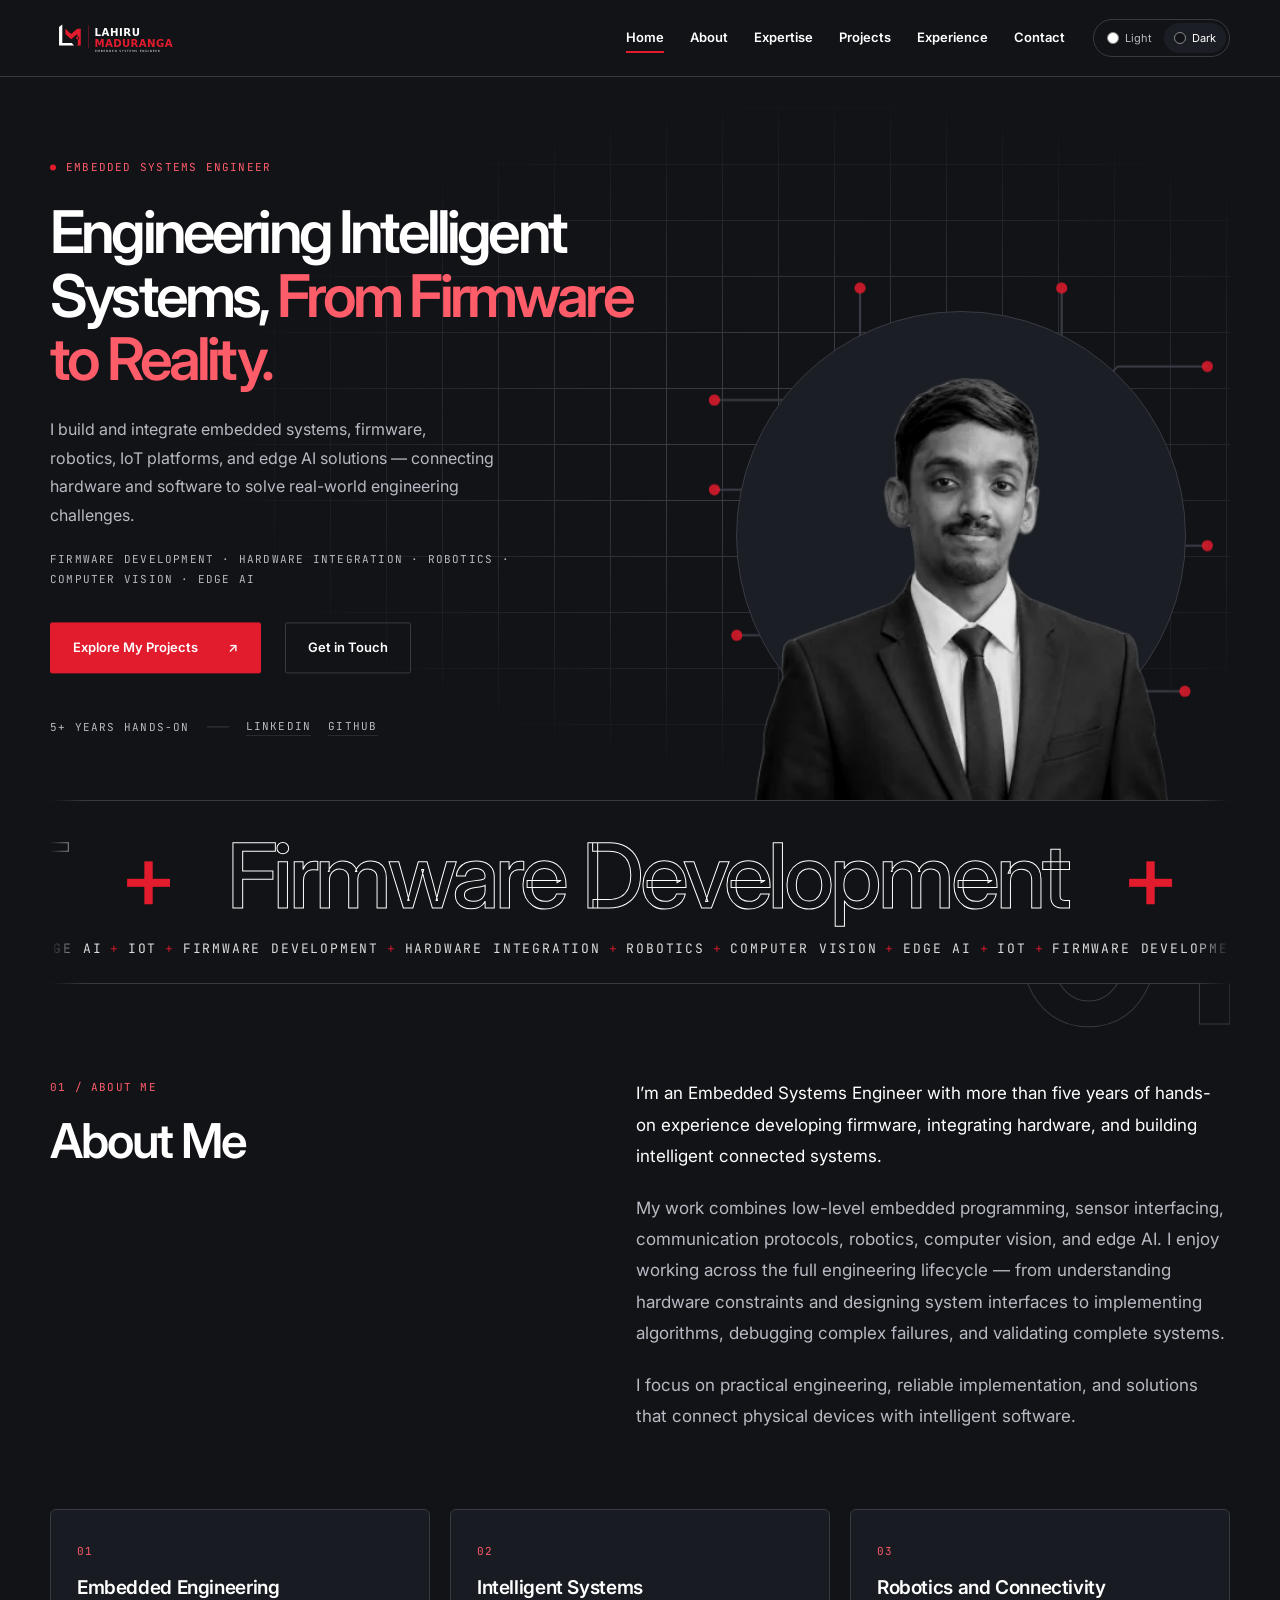
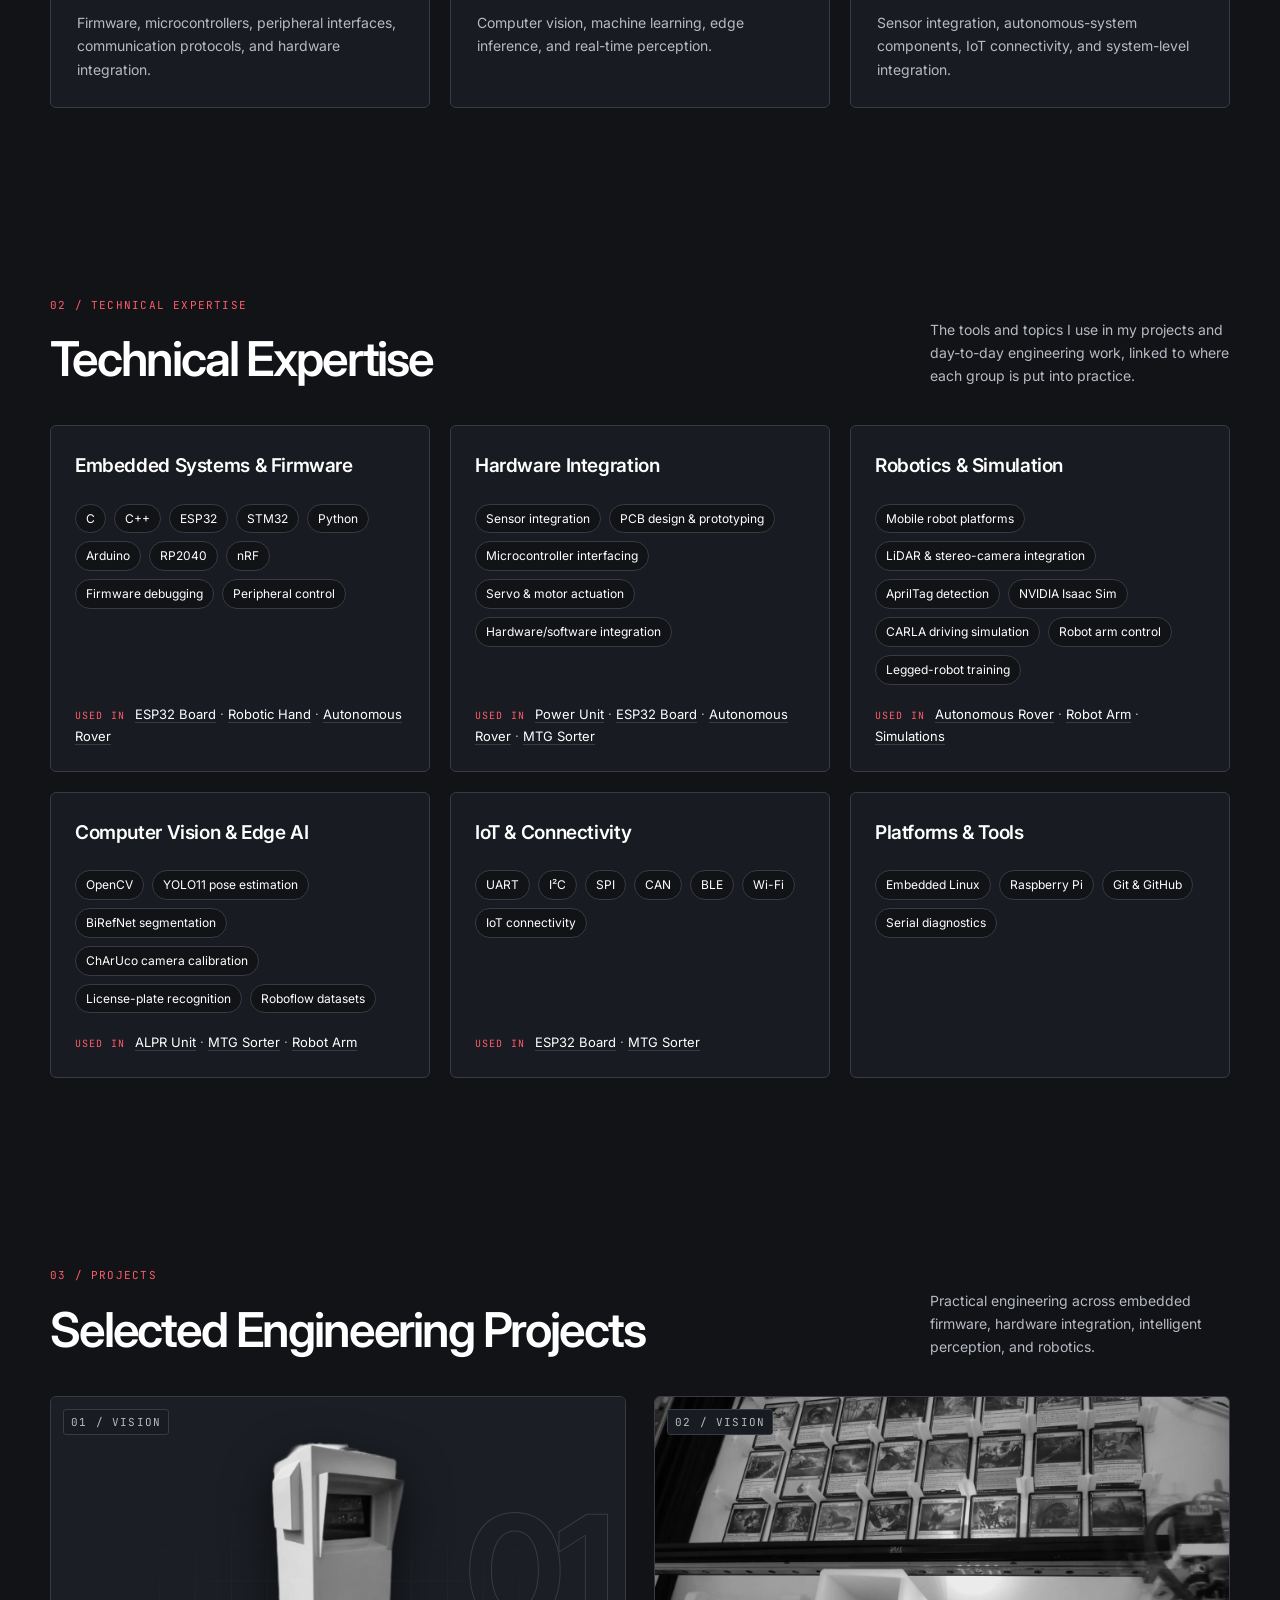
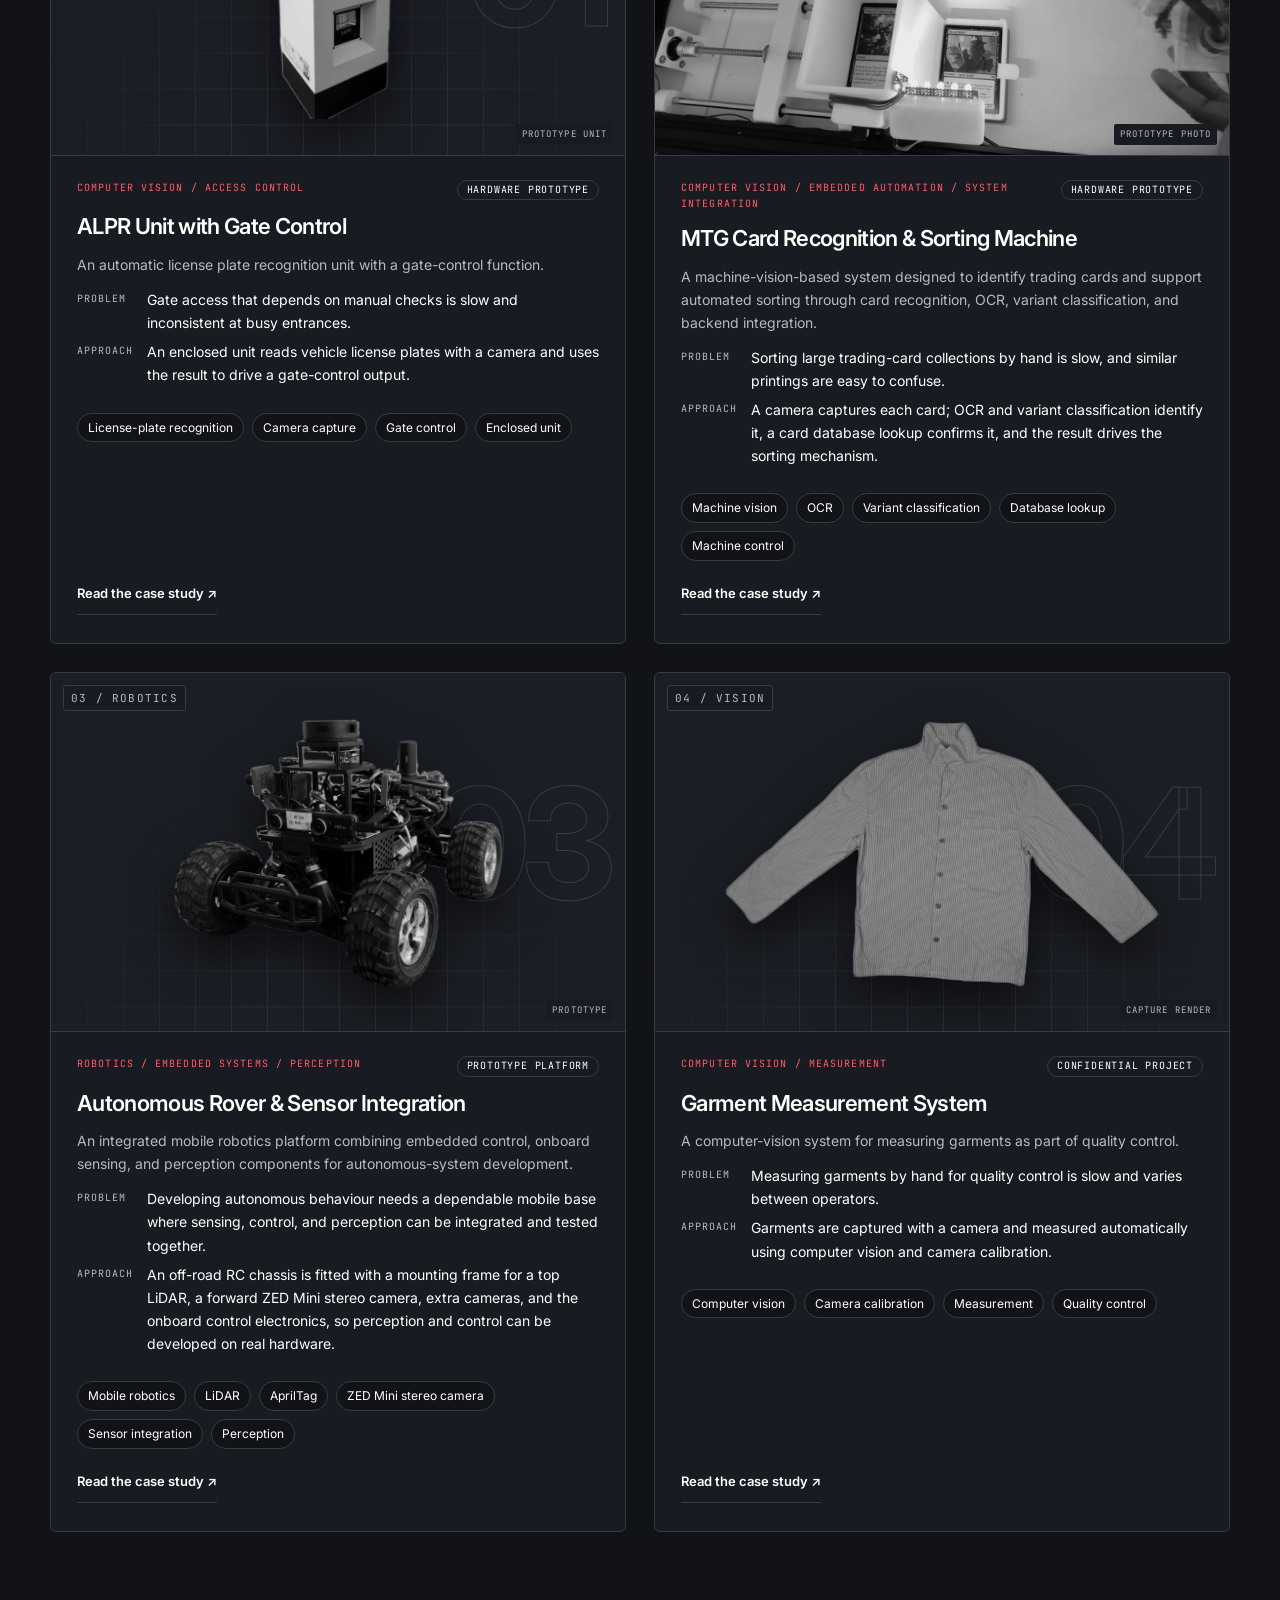
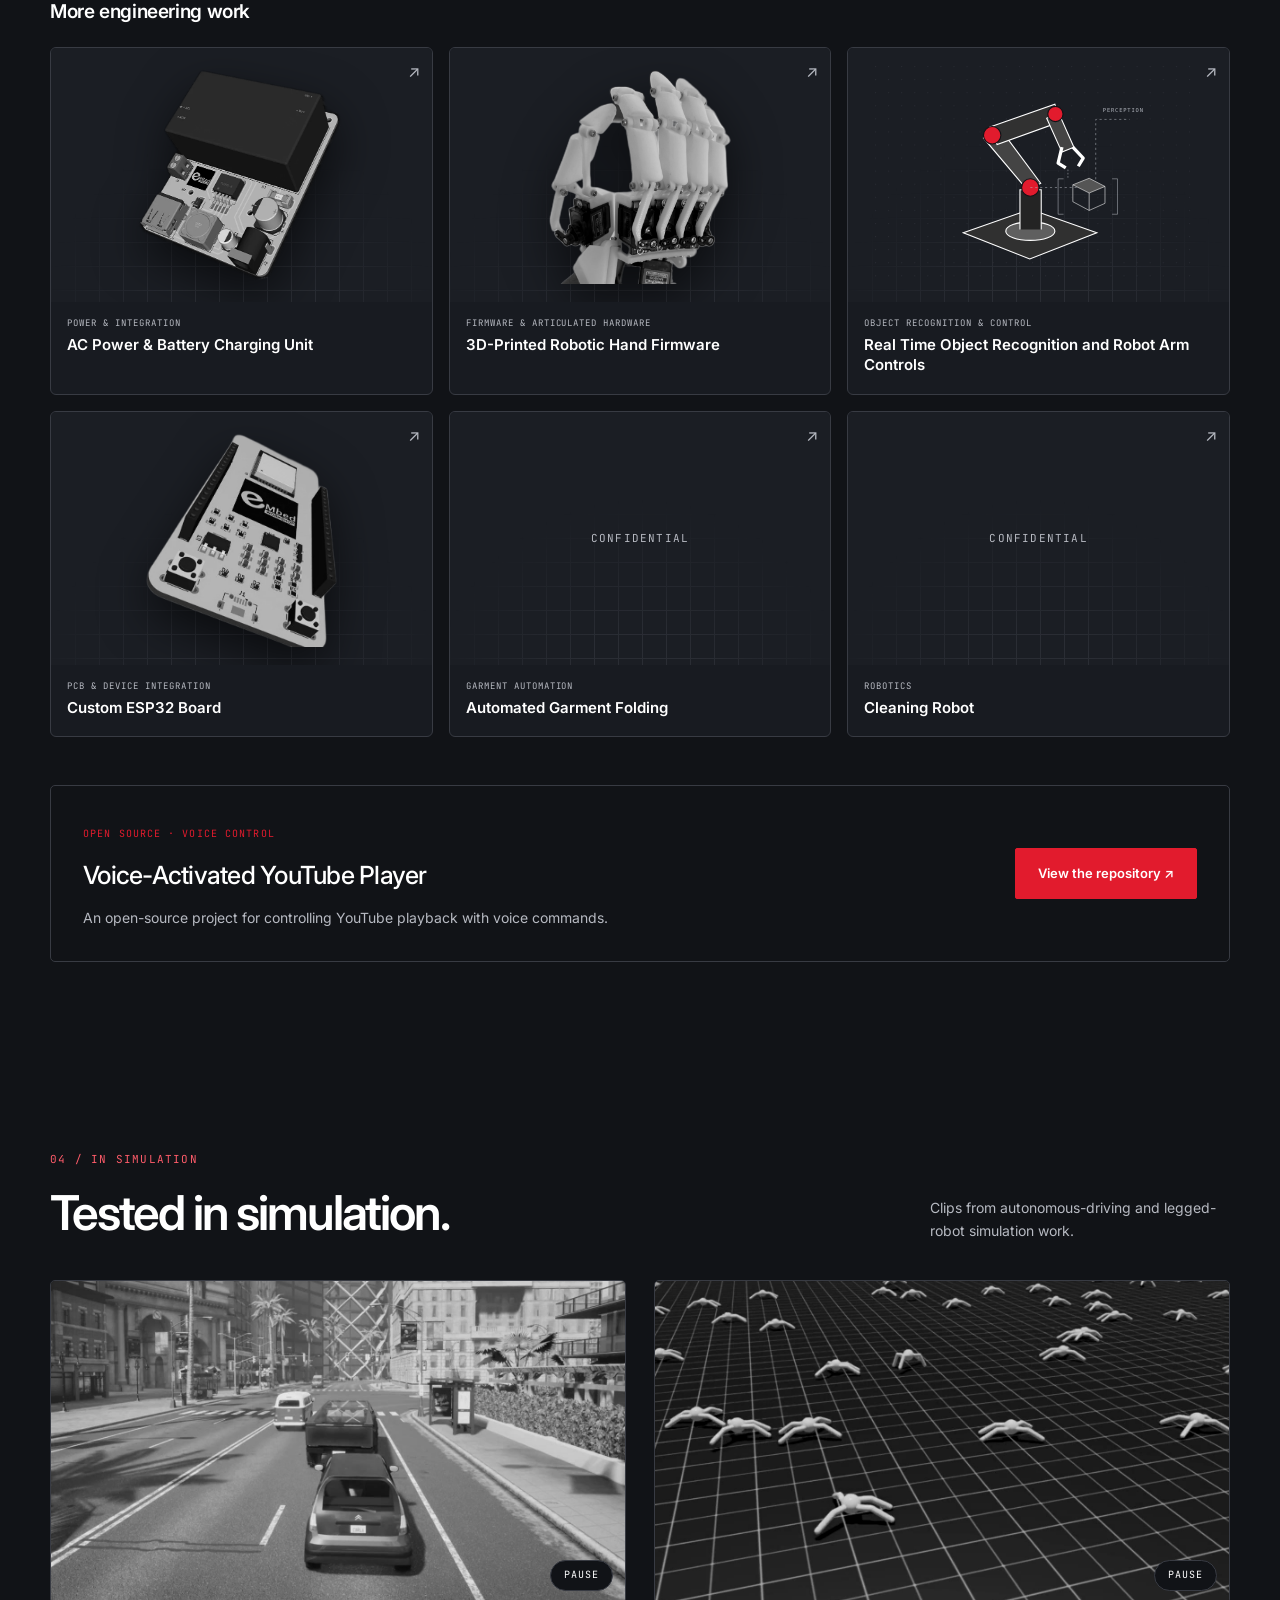
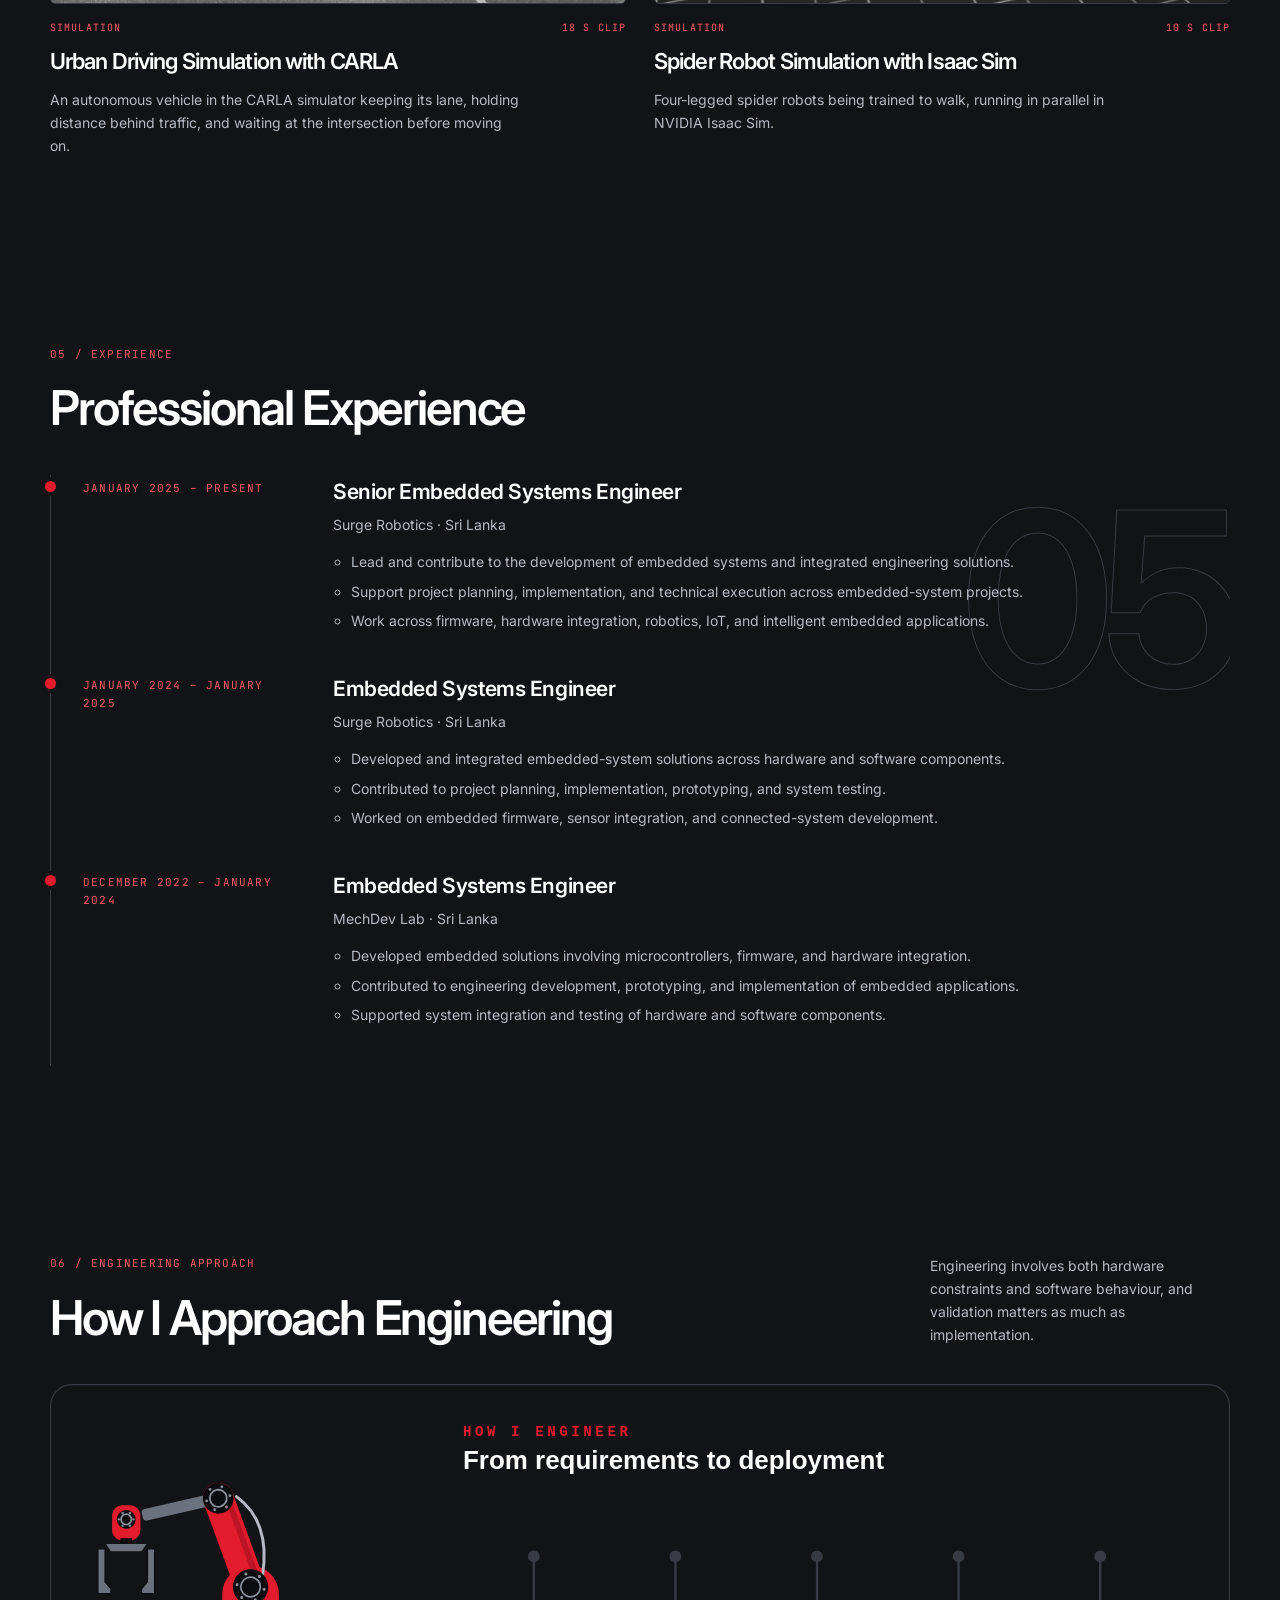
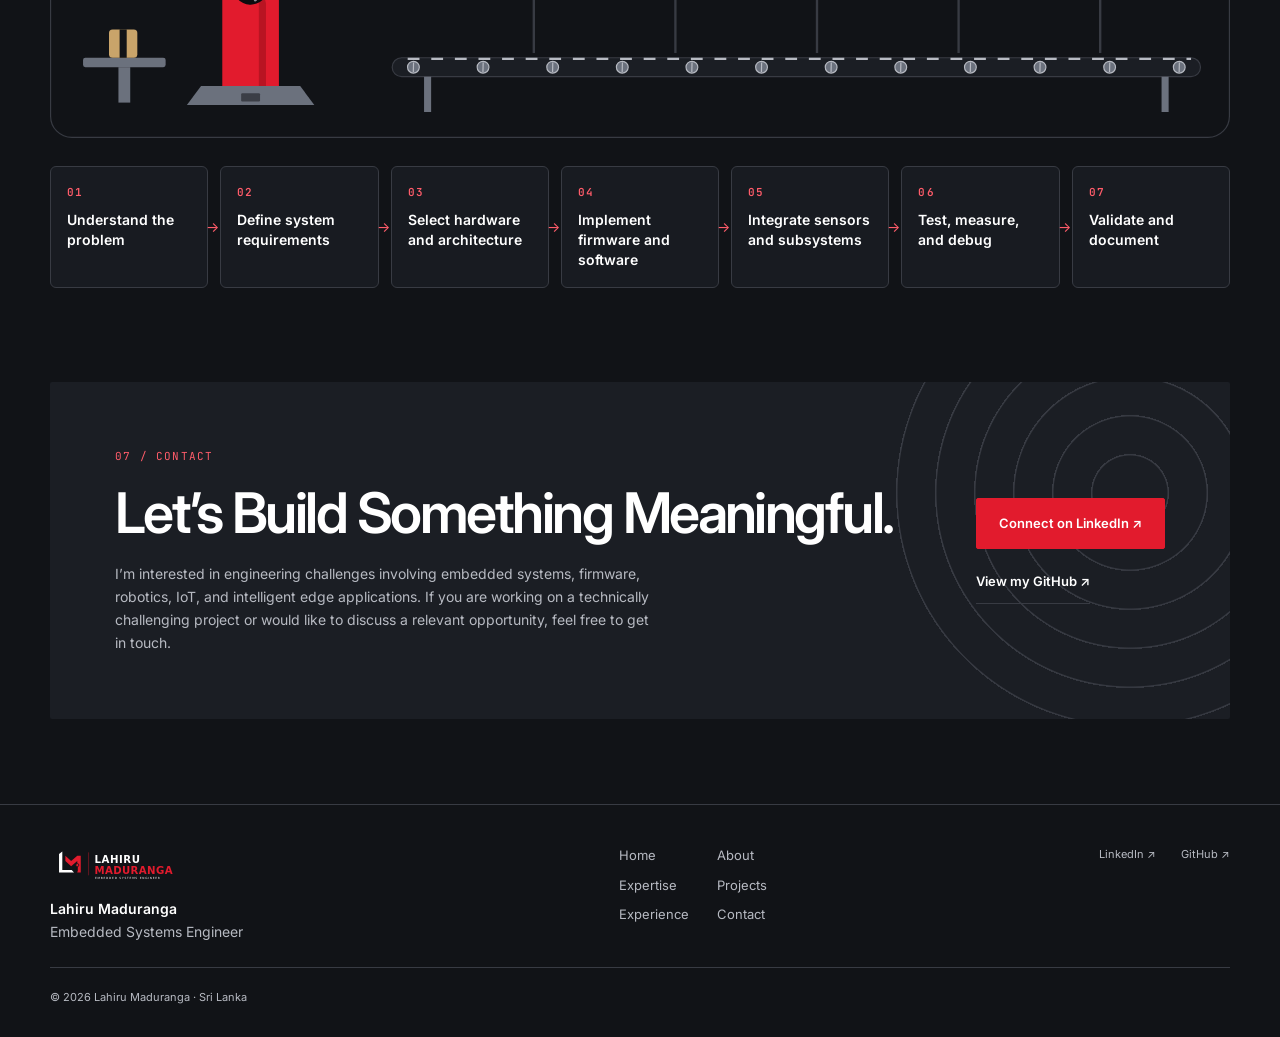
==== commit 894ac689: "Robot arm assembly-line animation" ====
--- a/index.html
+++ b/index.html
@@ -6,5 +6,5 @@
 <section id="projects" class="layered" aria-labelledby="projects-title"><div class="section-deco" aria-hidden="true"><span class="section-num" data-parallax="-0.22">03</span></div><div class="section-head" data-reveal><div><div class="eyebrow">03 / PROJECTS</div><h2 id="projects-title">Selected Engineering Projects</h2></div><p>Practical engineering across embedded firmware, hardware integration, intelligent perception, and robotics.</p></div><div class="feature-grid"><article class="feature-card" data-reveal><a class="feature-media" href="projects/alpr.html" tabindex="-1" aria-hidden="true"><span class="media-deco" aria-hidden="true"><span class="media-grid" data-parallax="-0.25"></span><span class="media-num" data-parallax="0.15">01</span></span><span class="project-index mono">01 / Vision</span><img class="project-photo cutout" src="assets/photos/alpr-unit.webp" alt="ALPR unit enclosure shown in a project graphic labelled ALPR UNIT WITH GATE CONTROL FUNCTION" loading="lazy"><span class="concept-label mono">Prototype unit</span></a><div class="feature-body"><div class="feature-meta mono"><span>Computer Vision / Access Control</span><span class="status">Hardware prototype</span></div><h3><a href="projects/alpr.html">ALPR Unit with Gate Control</a></h3><p>An automatic license plate recognition unit with a gate-control function.</p><dl class="feature-facts"><dt>Problem</dt><dd>Gate access that depends on manual checks is slow and inconsistent at busy entrances.</dd><dt>Approach</dt><dd>An enclosed unit reads vehicle license plates with a camera and uses the result to drive a gate-control output.</dd></dl><ul class="tags" aria-label="Technologies and topics"><li>License-plate recognition</li><li>Camera capture</li><li>Gate control</li><li>Enclosed unit</li></ul><a class="text-link" href="projects/alpr.html">Read the case study ↗<span class="sr-only">: ALPR Unit with Gate Control</span></a></div></article><article class="feature-card" data-reveal><a class="feature-media" href="projects/card-sorter.html" tabindex="-1" aria-hidden="true"><span class="media-deco" aria-hidden="true"><span class="media-grid" data-parallax="-0.25"></span><span class="media-num" data-parallax="0.15">02</span></span><span class="project-index mono">02 / Vision</span><img class="project-photo graded" src="assets/photos/card-sorter.jpg" alt="Card sorting machine with a card feeder on a lead-screw stage, an LED light bar, a belt-driven gantry, and rows of sorted trading cards in slots" loading="lazy"><span class="concept-label mono">Prototype photo</span></a><div class="feature-body"><div class="feature-meta mono"><span>Computer Vision / Embedded Automation / System Integration</span><span class="status">Hardware prototype</span></div><h3><a href="projects/card-sorter.html">MTG Card Recognition &amp; Sorting Machine</a></h3><p>A machine-vision-based system designed to identify trading cards and support automated sorting through card recognition, OCR, variant classification, and backend integration.</p><dl class="feature-facts"><dt>Problem</dt><dd>Sorting large trading-card collections by hand is slow, and similar printings are easy to confuse.</dd><dt>Approach</dt><dd>A camera captures each card; OCR and variant classification identify it, a card database lookup confirms it, and the result drives the sorting mechanism.</dd></dl><ul class="tags" aria-label="Technologies and topics"><li>Machine vision</li><li>OCR</li><li>Variant classification</li><li>Database lookup</li><li>Machine control</li></ul><a class="text-link" href="projects/card-sorter.html">Read the case study ↗<span class="sr-only">: MTG Card Recognition &amp; Sorting Machine</span></a></div></article><article class="feature-card" data-reveal><a class="feature-media" href="projects/rover-chassis.html" tabindex="-1" aria-hidden="true"><span class="media-deco" aria-hidden="true"><span class="media-grid" data-parallax="-0.25"></span><span class="media-num" data-parallax="0.15">03</span></span><span class="project-index mono">03 / Robotics</span><img class="project-photo cutout" src="assets/photos/rover-platform.webp" alt="Autonomous rover on an off-road chassis with a LiDAR sensor on top, a ZED Mini stereo camera and additional cameras at the front" loading="lazy"><span class="concept-label mono">Prototype</span></a><div class="feature-body"><div class="feature-meta mono"><span>Robotics / Embedded Systems / Perception</span><span class="status">Prototype platform</span></div><h3><a href="projects/rover-chassis.html">Autonomous Rover &amp; Sensor Integration</a></h3><p>An integrated mobile robotics platform combining embedded control, onboard sensing, and perception components for autonomous-system development.</p><dl class="feature-facts"><dt>Problem</dt><dd>Developing autonomous behaviour needs a dependable mobile base where sensing, control, and perception can be integrated and tested together.</dd><dt>Approach</dt><dd>An off-road RC chassis is fitted with a mounting frame for a top LiDAR, a forward ZED Mini stereo camera, extra cameras, and the onboard control electronics, so perception and control can be developed on real hardware.</dd></dl><ul class="tags" aria-label="Technologies and topics"><li>Mobile robotics</li><li>LiDAR</li><li>AprilTag</li><li>ZED Mini stereo camera</li><li>Sensor integration</li><li>Perception</li></ul><a class="text-link" href="projects/rover-chassis.html">Read the case study ↗<span class="sr-only">: Autonomous Rover &amp; Sensor Integration</span></a></div></article><article class="feature-card" data-reveal><a class="feature-media" href="projects/garment-measurement.html" tabindex="-1" aria-hidden="true"><span class="media-deco" aria-hidden="true"><span class="media-grid" data-parallax="-0.25"></span><span class="media-num" data-parallax="0.15">04</span></span><span class="project-index mono">04 / Vision</span><img class="project-photo cutout" src="assets/photos/garment.webp" alt="Long-sleeve striped shirt laid flat, cut out from its background" loading="lazy"><span class="concept-label mono">Capture render</span></a><div class="feature-body"><div class="feature-meta mono"><span>Computer Vision / Measurement</span><span class="status">Confidential project</span></div><h3><a href="projects/garment-measurement.html">Garment Measurement System</a></h3><p>A computer-vision system for measuring garments as part of quality control.</p><dl class="feature-facts"><dt>Problem</dt><dd>Measuring garments by hand for quality control is slow and varies between operators.</dd><dt>Approach</dt><dd>Garments are captured with a camera and measured automatically using computer vision and camera calibration.</dd></dl><ul class="tags" aria-label="Technologies and topics"><li>Computer vision</li><li>Camera calibration</li><li>Measurement</li><li>Quality control</li></ul><a class="text-link" href="projects/garment-measurement.html">Read the case study ↗<span class="sr-only">: Garment Measurement System</span></a></div></article></div><div class="more-work"><h3 data-reveal>More engineering work</h3><ul class="mini-grid"><li class="mini-card" data-reveal><a href="projects/power-supply.html"><span class="mini-media"><span class="media-deco" aria-hidden="true"><span class="media-grid" data-parallax="-0.2"></span></span><img class="cutout" src="assets/photos/power-supply.webp" alt="" loading="lazy"></span><span class="mini-text"><span class="mono">Power &amp; integration</span><strong>AC Power &amp; Battery Charging Unit</strong></span><span class="mini-arrow" aria-hidden="true">↗</span></a></li><li class="mini-card" data-reveal><a href="projects/robotic-hand.html"><span class="mini-media"><span class="media-deco" aria-hidden="true"><span class="media-grid" data-parallax="-0.2"></span></span><img class="cutout" src="assets/photos/robotic-hand.webp" alt="" loading="lazy"></span><span class="mini-text"><span class="mono">Firmware &amp; articulated hardware</span><strong>3D-Printed Robotic Hand Firmware</strong></span><span class="mini-arrow" aria-hidden="true">↗</span></a></li><li class="mini-card" data-reveal><a href="projects/robotic-arm.html"><span class="mini-media"><span class="media-deco" aria-hidden="true"><span class="media-grid" data-parallax="-0.2"></span></span><span class="themed-art"><img class="theme-light" src="assets/arm-light.svg" alt="" width="600" height="400" loading="lazy"><img class="theme-dark" src="assets/arm-dark.svg" alt="" width="600" height="400" loading="lazy"></span></span><span class="mini-text"><span class="mono">Object recognition &amp; control</span><strong>Real Time Object Recognition and Robot Arm Controls</strong></span><span class="mini-arrow" aria-hidden="true">↗</span></a></li><li class="mini-card" data-reveal><a href="projects/development-board.html"><span class="mini-media"><span class="media-deco" aria-hidden="true"><span class="media-grid" data-parallax="-0.2"></span></span><img class="cutout" src="assets/photos/development-board.webp" alt="" loading="lazy"></span><span class="mini-text"><span class="mono">PCB &amp; device integration</span><strong>Custom ESP32 Board</strong></span><span class="mini-arrow" aria-hidden="true">↗</span></a></li><li class="mini-card" data-reveal><a href="projects/fabric-handling.html"><span class="mini-media"><span class="media-deco" aria-hidden="true"><span class="media-grid" data-parallax="-0.2"></span></span><span class="mono">Confidential</span></span><span class="mini-text"><span class="mono">Garment automation</span><strong>Automated Garment Folding</strong></span><span class="mini-arrow" aria-hidden="true">↗</span></a></li><li class="mini-card" data-reveal><a href="projects/cleaning-robot-interface.html"><span class="mini-media"><span class="media-deco" aria-hidden="true"><span class="media-grid" data-parallax="-0.2"></span></span><span class="mono">Confidential</span></span><span class="mini-text"><span class="mono">Robotics</span><strong>Cleaning Robot</strong></span><span class="mini-arrow" aria-hidden="true">↗</span></a></li></ul></div><div class="notebook" data-reveal><div><span class="mono">OPEN SOURCE · VOICE CONTROL</span><h3>Voice-Activated YouTube Player</h3><p>An open-source project for controlling YouTube playback with voice commands.</p></div><a href="https://github.com/LahiruMaduranga/voice-activated-youtube-player" class="button" target="_blank" rel="noopener noreferrer">View the repository ↗<span class="sr-only"> (opens in a new tab)</span></a></div></section>
 <section id="simulation" class="layered" aria-labelledby="sim-title"><div class="section-head" data-reveal><div><div class="eyebrow">04 / IN SIMULATION</div><h2 id="sim-title">Tested in simulation.</h2></div><p>Clips from autonomous-driving and legged-robot simulation work.</p></div><div class="sim-grid"><figure class="sim-card" data-reveal><div class="sim-frame"><video class="graded" src="assets/videos/urban-simulation.mp4" poster="assets/videos/urban-simulation.jpg" width="1280" height="720" muted loop playsinline preload="none" controls aria-label="Urban Driving Simulation with CARLA"></video><button class="sim-toggle mono" type="button" hidden>Pause</button></div><figcaption><div class="feature-meta mono"><span>Simulation</span><span>18 s clip</span></div><h3>Urban Driving Simulation with CARLA</h3><p>An autonomous vehicle in the CARLA simulator keeping its lane, holding distance behind traffic, and waiting at the intersection before moving on.</p></figcaption></figure><figure class="sim-card" data-reveal><div class="sim-frame"><video class="graded" src="assets/videos/robot-simulation.mp4" poster="assets/videos/robot-simulation.jpg" width="1280" height="720" muted loop playsinline preload="none" controls aria-label="Spider Robot Simulation with Isaac Sim"></video><button class="sim-toggle mono" type="button" hidden>Pause</button></div><figcaption><div class="feature-meta mono"><span>Simulation</span><span>10 s clip</span></div><h3>Spider Robot Simulation with Isaac Sim</h3><p>Four-legged spider robots being trained to walk, running in parallel in NVIDIA Isaac Sim.</p></figcaption></figure></div></section>
 <section id="experience" class="layered" aria-labelledby="experience-title"><div class="section-deco" aria-hidden="true"><span class="section-num" data-parallax="-0.22">05</span></div><div class="section-head" data-reveal><div><div class="eyebrow">05 / EXPERIENCE</div><h2 id="experience-title">Professional Experience</h2></div></div><ol class="timeline"><li data-reveal><div class="timeline-meta mono"><span>January 2025 – Present</span></div><div class="timeline-body"><h3>Senior Embedded Systems Engineer</h3><p class="timeline-org">Surge Robotics · Sri Lanka</p><ul><li>Lead and contribute to the development of embedded systems and integrated engineering solutions.</li><li>Support project planning, implementation, and technical execution across embedded-system projects.</li><li>Work across firmware, hardware integration, robotics, IoT, and intelligent embedded applications.</li></ul></div></li><li data-reveal><div class="timeline-meta mono"><span>January 2024 – January 2025</span></div><div class="timeline-body"><h3>Embedded Systems Engineer</h3><p class="timeline-org">Surge Robotics · Sri Lanka</p><ul><li>Developed and integrated embedded-system solutions across hardware and software components.</li><li>Contributed to project planning, implementation, prototyping, and system testing.</li><li>Worked on embedded firmware, sensor integration, and connected-system development.</li></ul></div></li><li data-reveal><div class="timeline-meta mono"><span>December 2022 – January 2024</span></div><div class="timeline-body"><h3>Embedded Systems Engineer</h3><p class="timeline-org">MechDev Lab · Sri Lanka</p><ul><li>Developed embedded solutions involving microcontrollers, firmware, and hardware integration.</li><li>Contributed to engineering development, prototyping, and implementation of embedded applications.</li><li>Supported system integration and testing of hardware and software components.</li></ul></div></li></ol></section>
-<section id="approach" class="layered" aria-labelledby="approach-title"><div class="section-head" data-reveal><div><div class="eyebrow">06 / ENGINEERING APPROACH</div><h2 id="approach-title">How I Approach Engineering</h2></div><p>Engineering involves both hardware constraints and software behaviour, and validation matters as much as implementation.</p></div><ol class="flow"><li data-reveal><span class="number">01</span>Understand the problem</li><li data-reveal><span class="number">02</span>Define system requirements</li><li data-reveal><span class="number">03</span>Select hardware and architecture</li><li data-reveal><span class="number">04</span>Implement firmware and software</li><li data-reveal><span class="number">05</span>Integrate sensors and subsystems</li><li data-reveal><span class="number">06</span>Test, measure, and debug</li><li data-reveal><span class="number">07</span>Validate and document</li></ol></section>
+<section id="approach" class="layered" aria-labelledby="approach-title"><div class="section-head" data-reveal><div><div class="eyebrow">06 / ENGINEERING APPROACH</div><h2 id="approach-title">How I Approach Engineering</h2></div><p>Engineering involves both hardware constraints and software behaviour, and validation matters as much as implementation.</p></div><figure class="assembly" data-reveal><img class="theme-light" src="assets/assembly-light.svg" alt="Animation: a robot arm places a box on a conveyor; it passes Requirements, Firmware, Integration, Testing, and Deploy stations in turn." width="1000" height="300" loading="lazy"><img class="theme-dark" src="assets/assembly-dark.svg" alt="" width="1000" height="300" loading="lazy"></figure><ol class="flow"><li data-reveal><span class="number">01</span>Understand the problem</li><li data-reveal><span class="number">02</span>Define system requirements</li><li data-reveal><span class="number">03</span>Select hardware and architecture</li><li data-reveal><span class="number">04</span>Implement firmware and software</li><li data-reveal><span class="number">05</span>Integrate sensors and subsystems</li><li data-reveal><span class="number">06</span>Test, measure, and debug</li><li data-reveal><span class="number">07</span>Validate and document</li></ol></section>
 <section id="contact" class="contact" aria-labelledby="contact-title"><span class="contact-rings" data-parallax="-0.3" aria-hidden="true"></span><div data-reveal><div class="eyebrow">07 / CONTACT</div><h2 id="contact-title">Let’s Build Something Meaningful.</h2><p>I’m interested in engineering challenges involving embedded systems, firmware, robotics, IoT, and intelligent edge applications. If you are working on a technically challenging project or would like to discuss a relevant opportunity, feel free to get in touch.</p></div><div class="contact-actions" data-reveal><a href="https://www.linkedin.com/in/lahiru-maduranga97/" class="button" target="_blank" rel="noopener noreferrer">Connect on LinkedIn ↗<span class="sr-only"> (opens in a new tab)</span></a><a href="https://github.com/LahiruMaduranga" class="text-link" target="_blank" rel="noopener noreferrer">View my GitHub ↗<span class="sr-only"> (opens in a new tab)</span></a></div></section></main><footer class="site-footer"><div class="wrap footer"><div class="footer-brand"><a class="brand" href="index.html#top" aria-label="Lahiru Maduranga home"><span class="brand-logo" aria-hidden="true"><img class="logo-light" src="assets/LM_logo_primary.svg" alt=""><img class="logo-dark" src="assets/LM_logo_dark_bg.svg" alt=""></span><span class="brand-icons" aria-hidden="true"><img class="icon-light" src="assets/LM_icon_primary.svg" alt=""><img class="icon-dark" src="assets/LM_icon_dark.svg" alt=""></span></a><p>Lahiru Maduranga<br><span>Embedded Systems Engineer</span></p></div><nav class="footer-nav" aria-label="Footer navigation"><a href="index.html#top">Home</a><a href="index.html#about">About</a><a href="index.html#expertise">Expertise</a><a href="index.html#projects">Projects</a><a href="index.html#experience">Experience</a><a href="index.html#contact">Contact</a></nav><div class="footer-links"><a href="https://www.linkedin.com/in/lahiru-maduranga97/" class="" target="_blank" rel="noopener noreferrer">LinkedIn ↗<span class="sr-only"> (opens in a new tab)</span></a><a href="https://github.com/LahiruMaduranga" class="" target="_blank" rel="noopener noreferrer">GitHub ↗<span class="sr-only"> (opens in a new tab)</span></a></div><p class="footer-copy">© 2026 Lahiru Maduranga · Sri Lanka</p></div></footer><script src="assets/app.js" defer></script></body></html>
--- a/assets/style.css
+++ b/assets/style.css
@@ -204,3 +204,4 @@
 /* Small marquee row: readable size and contrast. */
 .marquee-mono{color:var(--ink);font-size:13px;letter-spacing:.14em;opacity:.85}
 .marquee{-webkit-mask-image:linear-gradient(90deg,transparent,#000 3%,#000 97%,transparent);mask-image:linear-gradient(90deg,transparent,#000 3%,#000 97%,transparent)}
+.assembly{margin:0 0 28px}.assembly img{width:100%;height:auto}.assembly .theme-dark{display:none}:root[data-theme=dark] .assembly .theme-light{display:none}:root[data-theme=dark] .assembly .theme-dark{display:block}
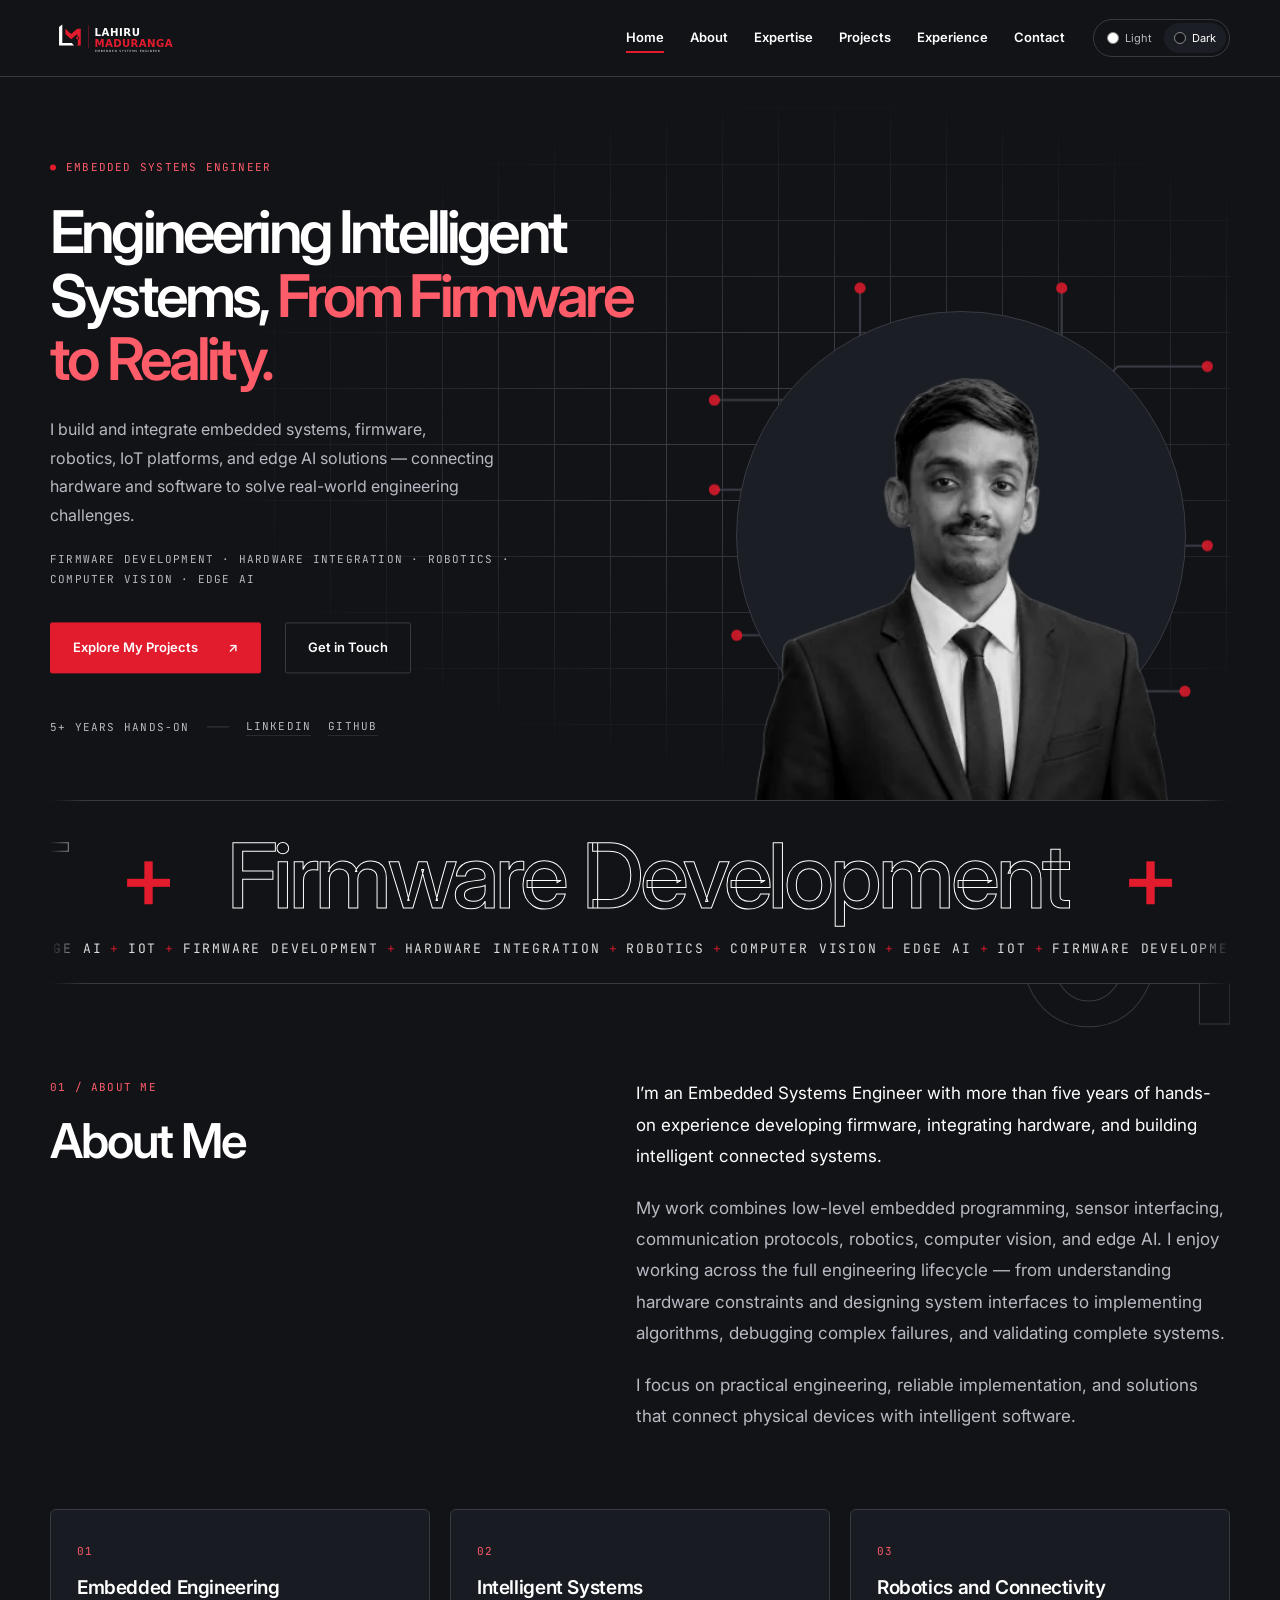
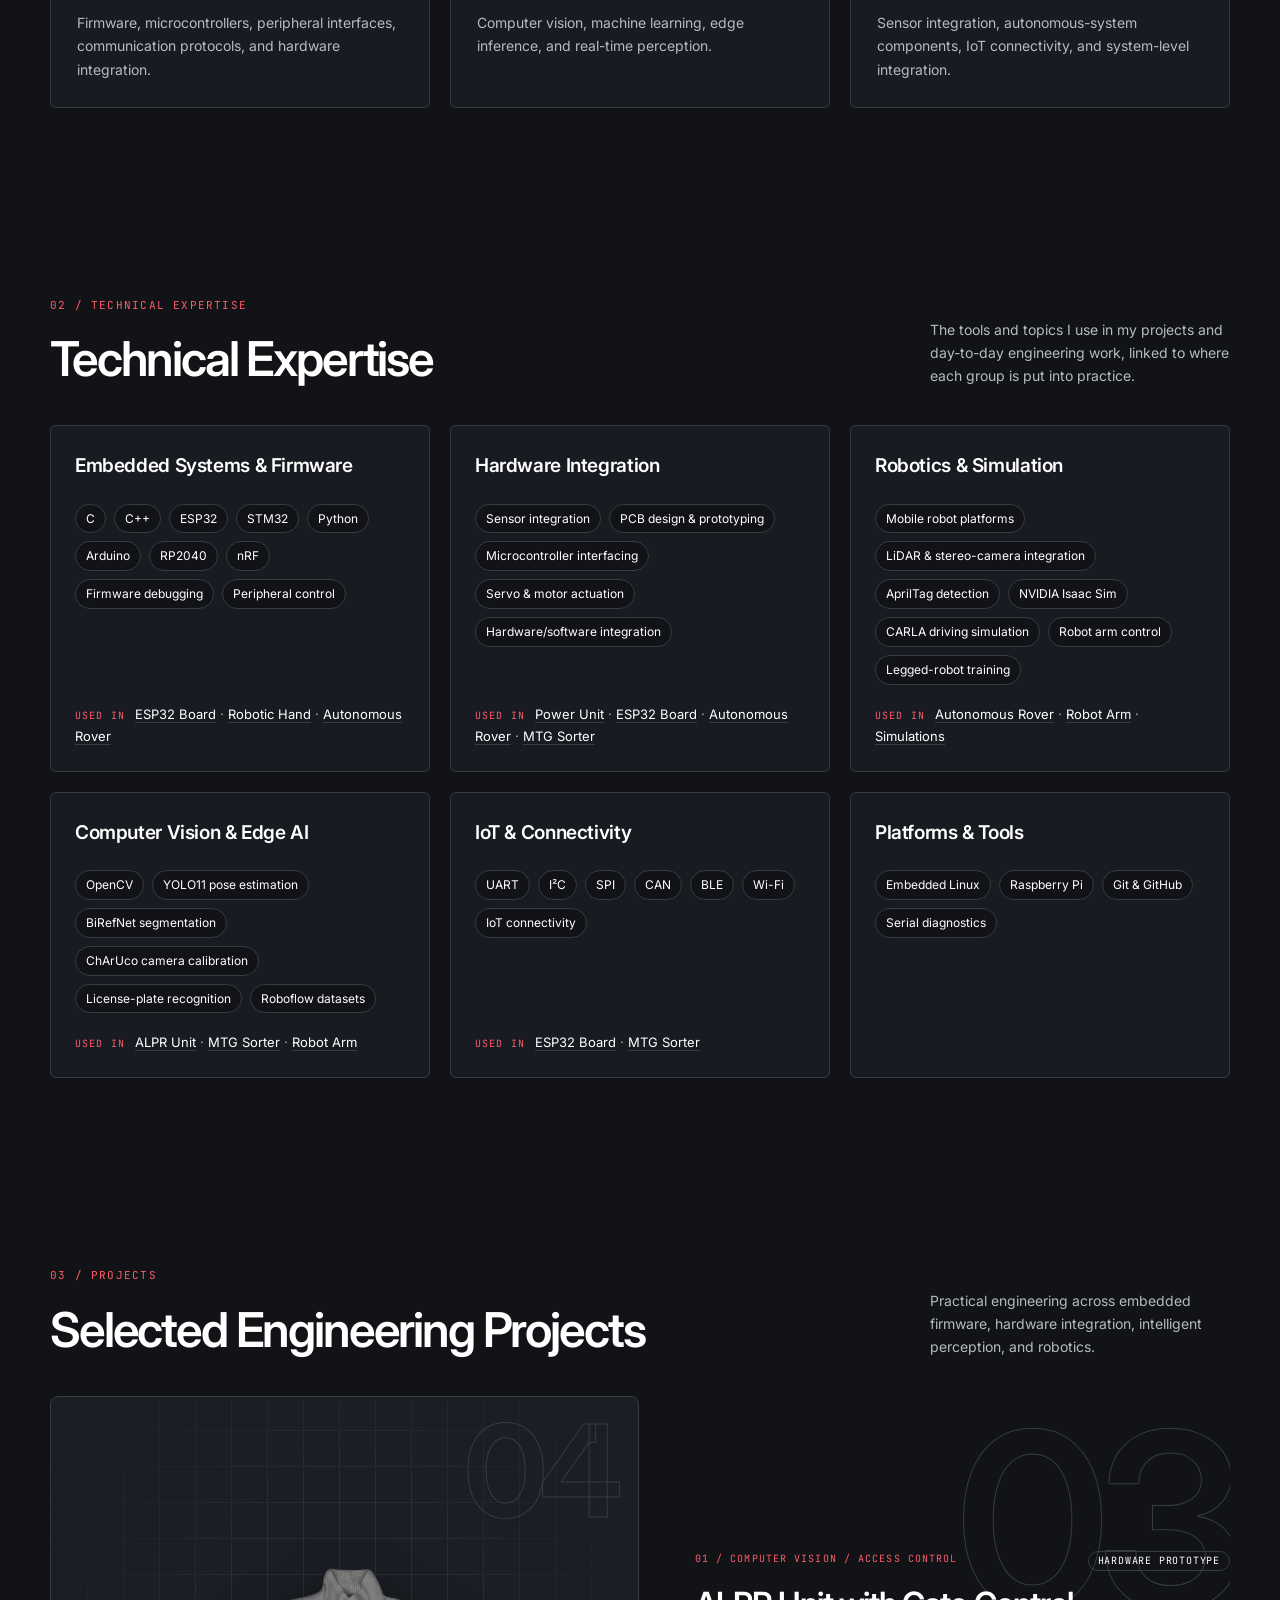
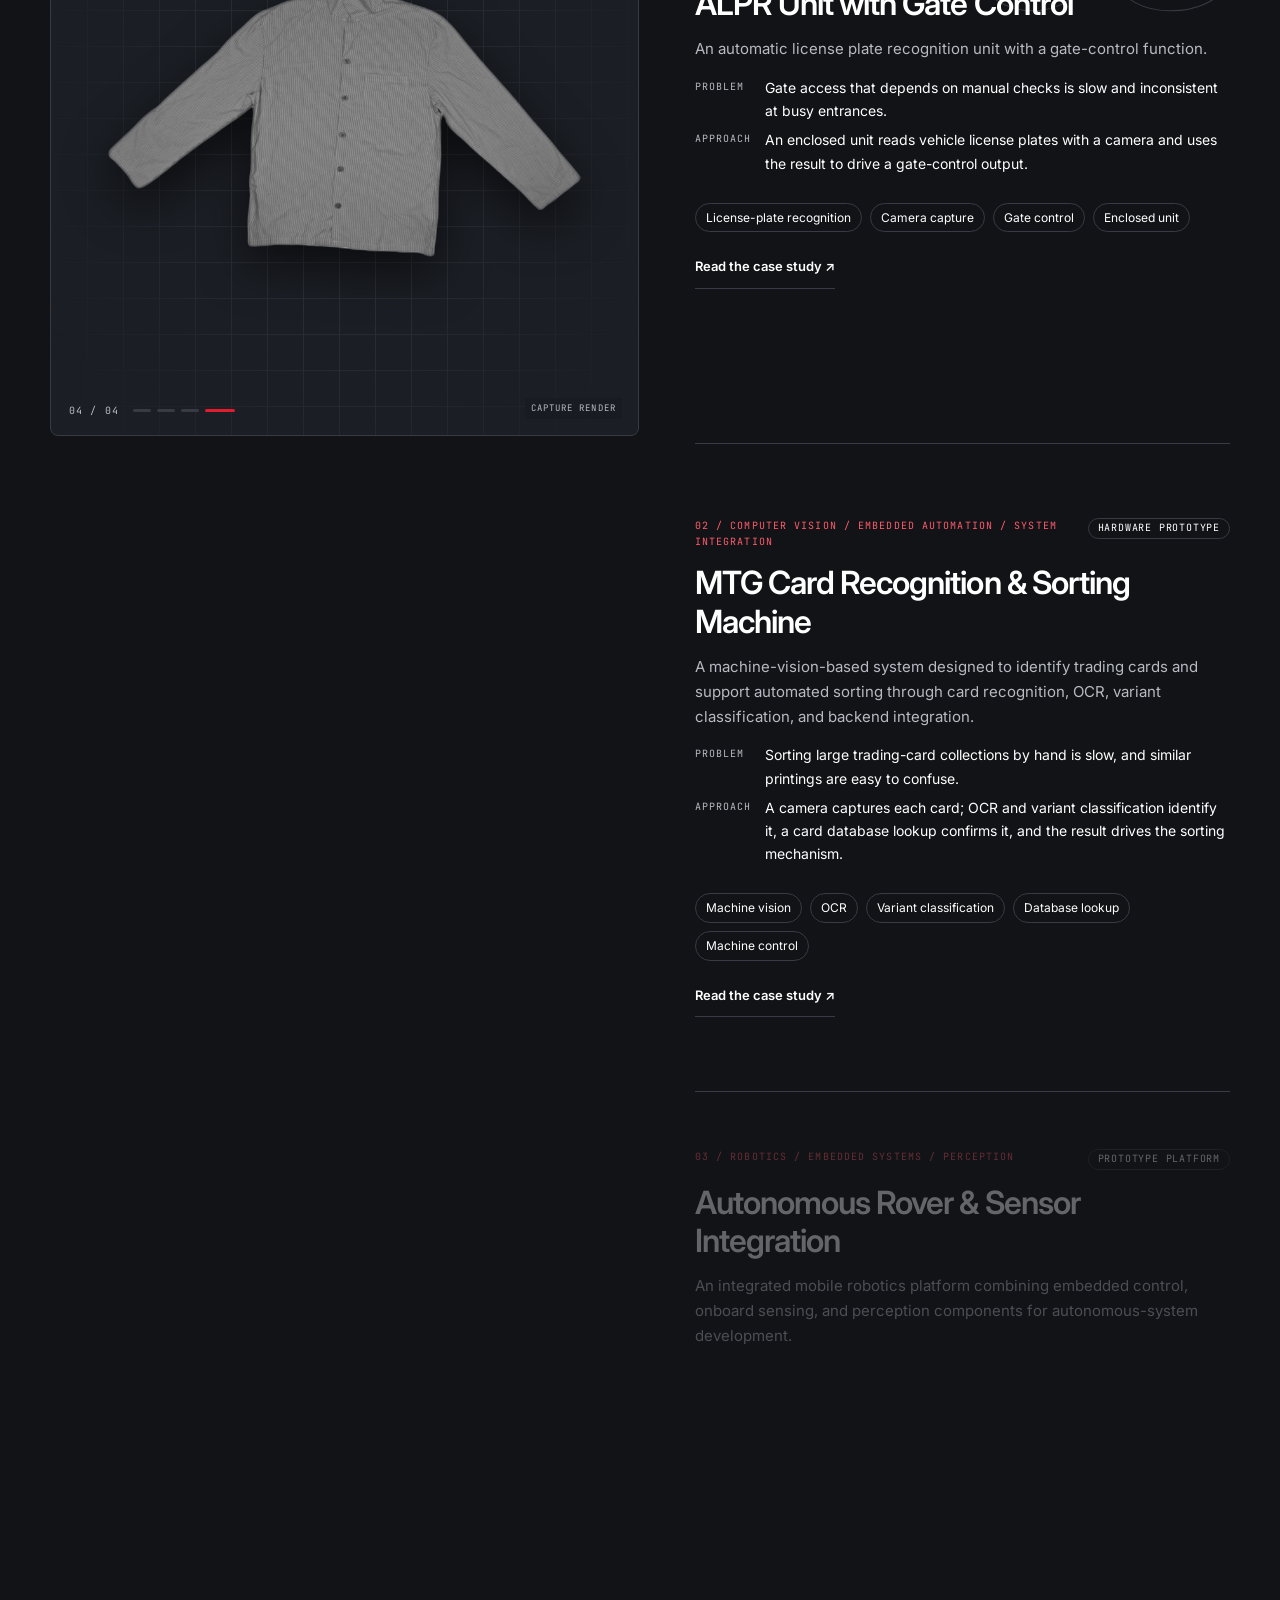
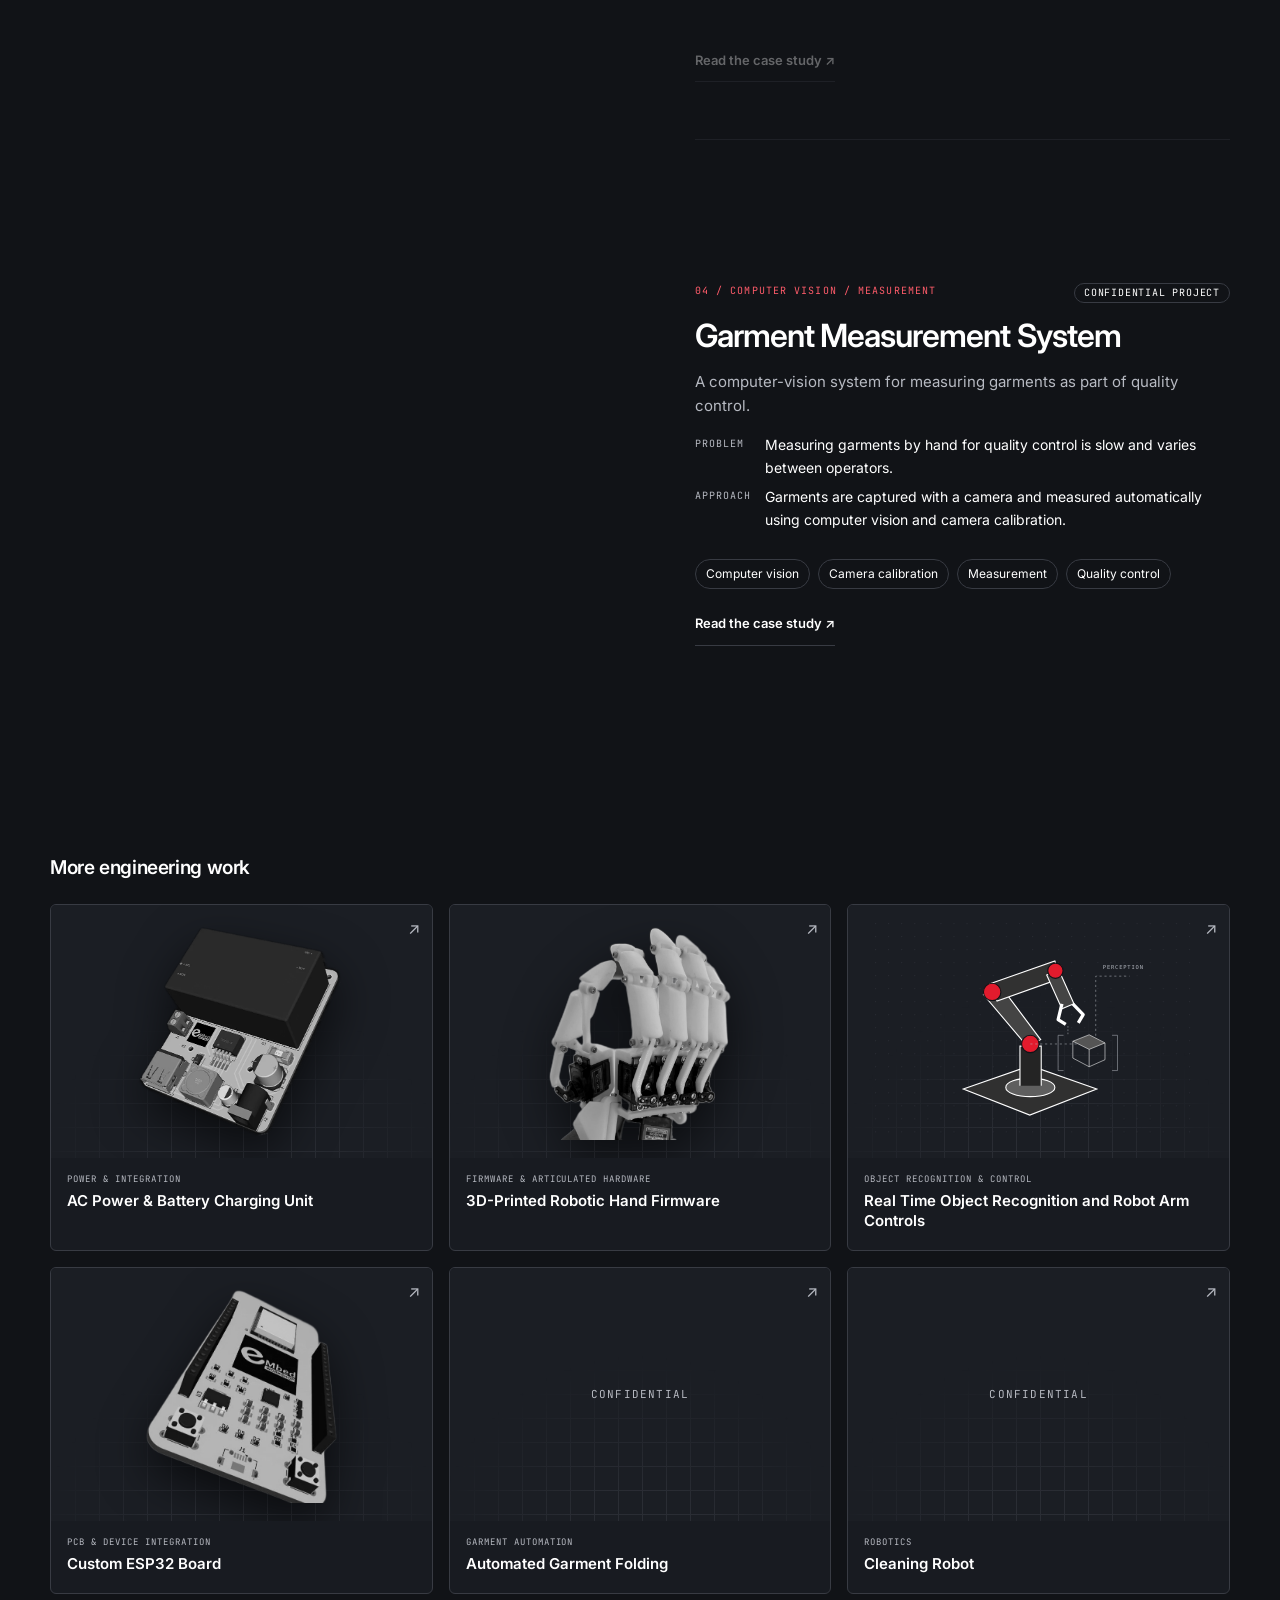
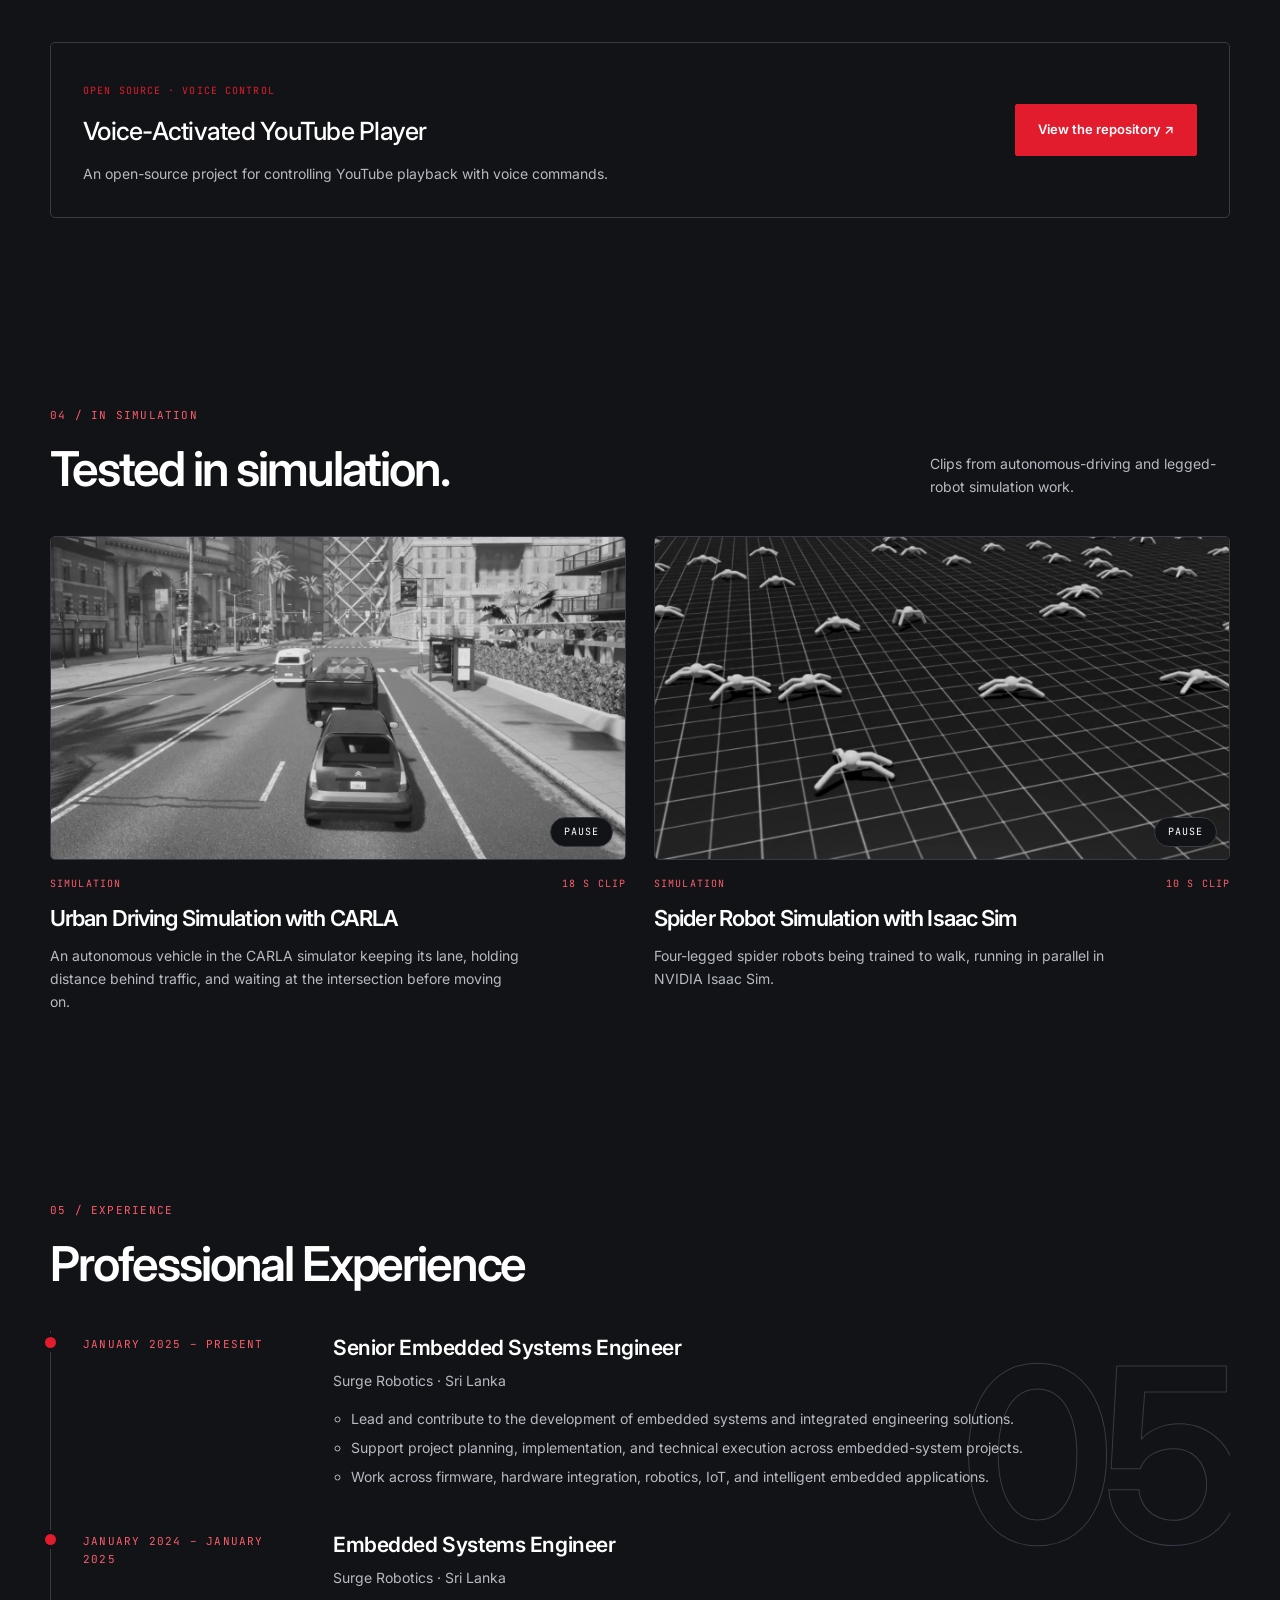
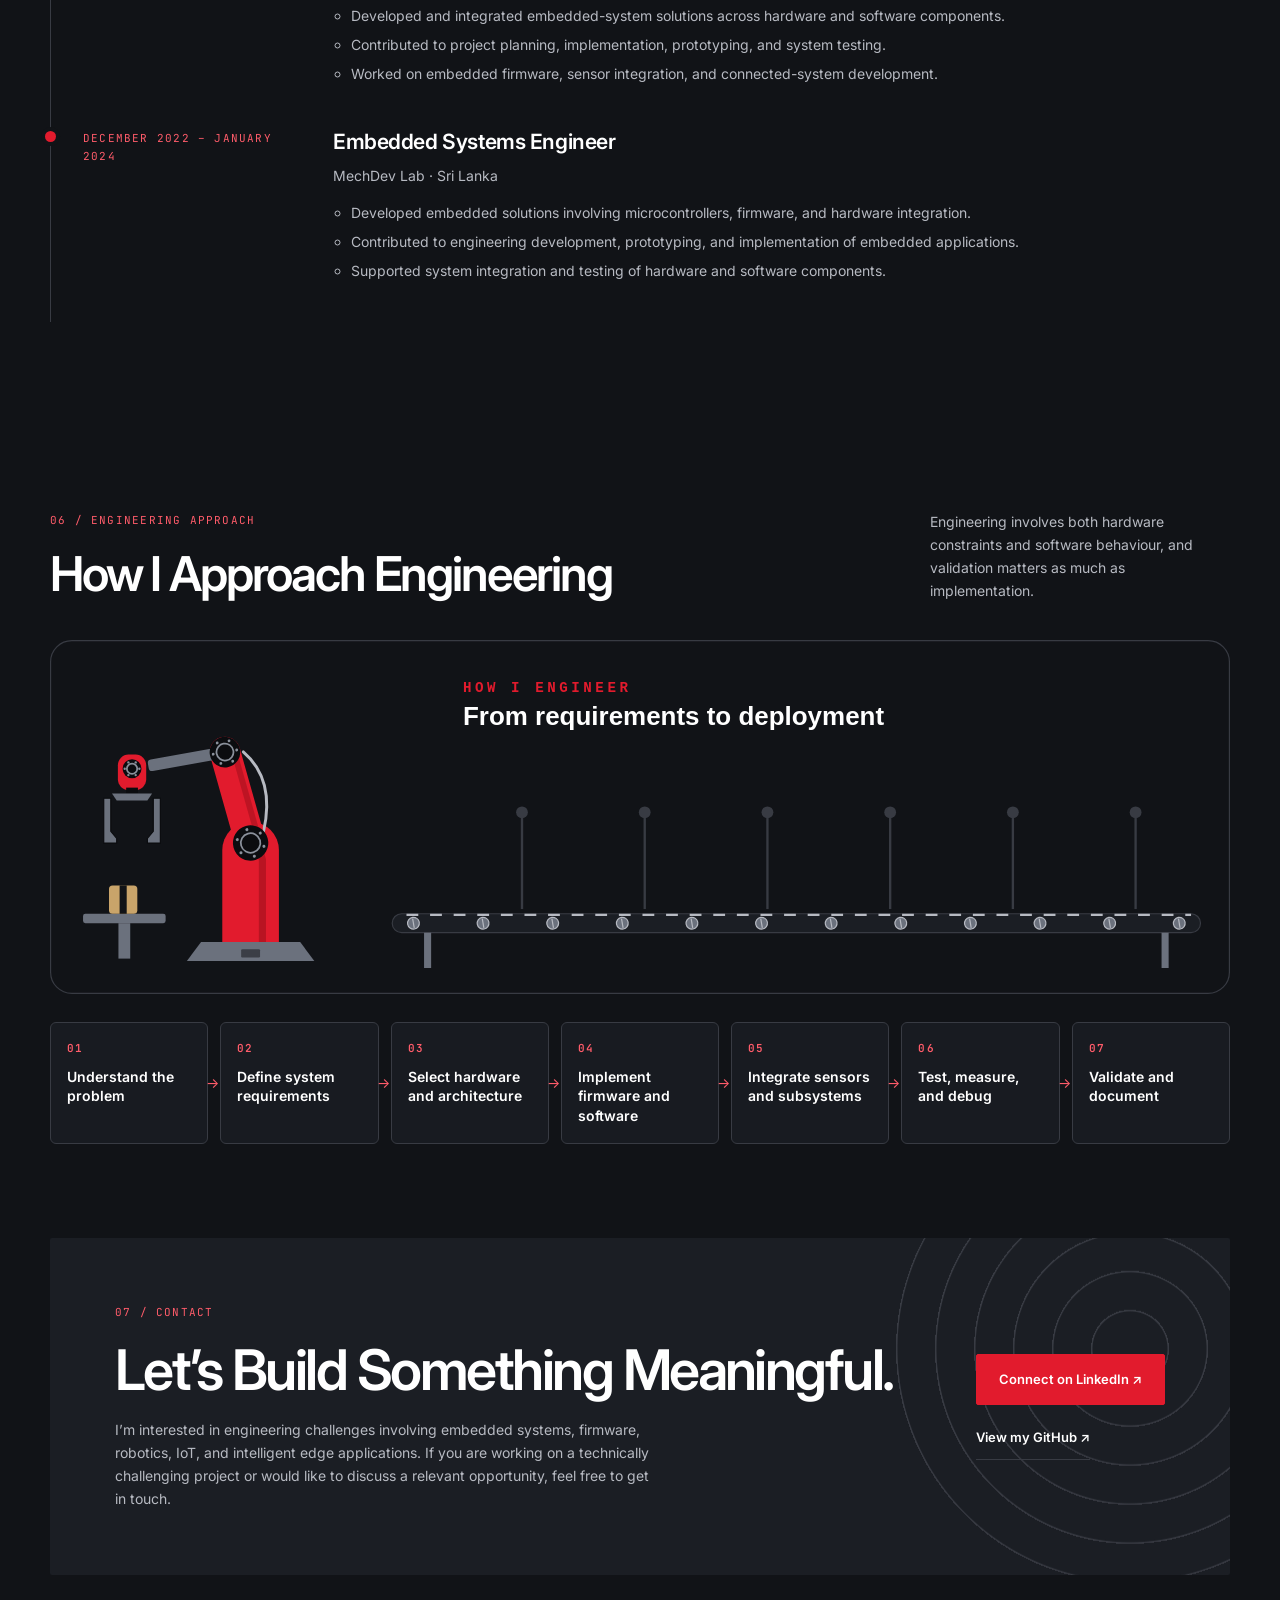
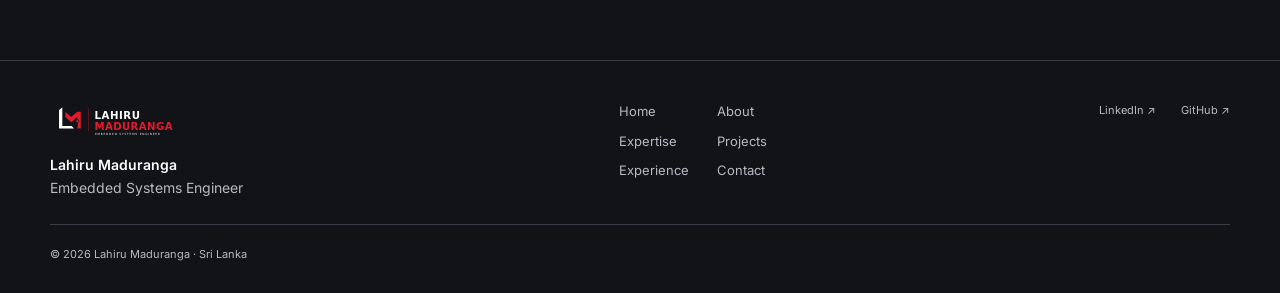
==== commit 26a098fe: "Project showcase, V-model conveyor, boot-sequence banner" ====
--- a/index.html
+++ b/index.html
@@ -3,8 +3,8 @@
 <div class="marquee" aria-hidden="true"><div class="marquee-row marquee-outline" data-parallax-x="0.4"><span>Firmware Development</span><span>Hardware Integration</span><span>Robotics</span><span>Computer Vision</span><span>Edge AI</span><span>IoT</span><span>Firmware Development</span><span>Hardware Integration</span><span>Robotics</span><span>Computer Vision</span><span>Edge AI</span><span>IoT</span><span>Firmware Development</span><span>Hardware Integration</span><span>Robotics</span><span>Computer Vision</span><span>Edge AI</span><span>IoT</span><span>Firmware Development</span><span>Hardware Integration</span><span>Robotics</span><span>Computer Vision</span><span>Edge AI</span><span>IoT</span></div><div class="marquee-row marquee-mono mono" data-parallax-x="0.3"><span>Firmware Development</span><span>Hardware Integration</span><span>Robotics</span><span>Computer Vision</span><span>Edge AI</span><span>IoT</span><span>Firmware Development</span><span>Hardware Integration</span><span>Robotics</span><span>Computer Vision</span><span>Edge AI</span><span>IoT</span><span>Firmware Development</span><span>Hardware Integration</span><span>Robotics</span><span>Computer Vision</span><span>Edge AI</span><span>IoT</span><span>Firmware Development</span><span>Hardware Integration</span><span>Robotics</span><span>Computer Vision</span><span>Edge AI</span><span>IoT</span></div></div><p class="sr-only">Areas of focus: Firmware Development, Hardware Integration, Robotics, Computer Vision, Edge AI, IoT.</p>
 <section id="about" class="about-section layered" aria-labelledby="about-title"><div class="section-deco" aria-hidden="true"><span class="section-num" data-parallax="-0.22">01</span></div><div class="about"><div data-reveal><div class="eyebrow">01 / ABOUT ME</div><h2 id="about-title">About Me</h2></div><div class="about-copy" data-reveal><p>I’m an Embedded Systems Engineer with more than five years of hands-on experience developing firmware, integrating hardware, and building intelligent connected systems.</p><p>My work combines low-level embedded programming, sensor interfacing, communication protocols, robotics, computer vision, and edge AI. I enjoy working across the full engineering lifecycle — from understanding hardware constraints and designing system interfaces to implementing algorithms, debugging complex failures, and validating complete systems.</p><p>I focus on practical engineering, reliable implementation, and solutions that connect physical devices with intelligent software.</p></div></div><ul class="capabilities"><li data-reveal><span class="number">01</span><h3>Embedded Engineering</h3><p>Firmware, microcontrollers, peripheral interfaces, communication protocols, and hardware integration.</p></li><li data-reveal><span class="number">02</span><h3>Intelligent Systems</h3><p>Computer vision, machine learning, edge inference, and real-time perception.</p></li><li data-reveal><span class="number">03</span><h3>Robotics and Connectivity</h3><p>Sensor integration, autonomous-system components, IoT connectivity, and system-level integration.</p></li></ul></section>
 <section id="expertise" class="layered" aria-labelledby="expertise-title"><div class="section-deco" aria-hidden="true"><span class="section-num" data-parallax="-0.22">02</span></div><div class="section-head" data-reveal><div><div class="eyebrow">02 / TECHNICAL EXPERTISE</div><h2 id="expertise-title">Technical Expertise</h2></div><p>The tools and topics I use in my projects and day-to-day engineering work, linked to where each group is put into practice.</p></div><div class="skill-groups"><div class="skill-group" data-reveal><h3>Embedded Systems &amp; Firmware</h3><ul class="tags" aria-label="Technologies and topics"><li>C</li><li>C++</li><li>ESP32</li><li>STM32</li><li>Python</li><li>Arduino</li><li>RP2040</li><li>nRF</li><li>Firmware debugging</li><li>Peripheral control</li></ul><p class="used-in"><span class="mono">Used in</span> <a href="projects/development-board.html">ESP32 Board</a><span aria-hidden="true"> · </span><a href="projects/robotic-hand.html">Robotic Hand</a><span aria-hidden="true"> · </span><a href="projects/rover-chassis.html">Autonomous Rover</a></p></div><div class="skill-group" data-reveal><h3>Hardware Integration</h3><ul class="tags" aria-label="Technologies and topics"><li>Sensor integration</li><li>PCB design &amp; prototyping</li><li>Microcontroller interfacing</li><li>Servo &amp; motor actuation</li><li>Hardware/software integration</li></ul><p class="used-in"><span class="mono">Used in</span> <a href="projects/power-supply.html">Power Unit</a><span aria-hidden="true"> · </span><a href="projects/development-board.html">ESP32 Board</a><span aria-hidden="true"> · </span><a href="projects/rover-chassis.html">Autonomous Rover</a><span aria-hidden="true"> · </span><a href="projects/card-sorter.html">MTG Sorter</a></p></div><div class="skill-group" data-reveal><h3>Robotics &amp; Simulation</h3><ul class="tags" aria-label="Technologies and topics"><li>Mobile robot platforms</li><li>LiDAR &amp; stereo-camera integration</li><li>AprilTag detection</li><li>NVIDIA Isaac Sim</li><li>CARLA driving simulation</li><li>Robot arm control</li><li>Legged-robot training</li></ul><p class="used-in"><span class="mono">Used in</span> <a href="projects/rover-chassis.html">Autonomous Rover</a><span aria-hidden="true"> · </span><a href="projects/robotic-arm.html">Robot Arm</a><span aria-hidden="true"> · </span><a href="#simulation">Simulations</a></p></div><div class="skill-group" data-reveal><h3>Computer Vision &amp; Edge AI</h3><ul class="tags" aria-label="Technologies and topics"><li>OpenCV</li><li>YOLO11 pose estimation</li><li>BiRefNet segmentation</li><li>ChArUco camera calibration</li><li>License-plate recognition</li><li>Roboflow datasets</li></ul><p class="used-in"><span class="mono">Used in</span> <a href="projects/alpr.html">ALPR Unit</a><span aria-hidden="true"> · </span><a href="projects/card-sorter.html">MTG Sorter</a><span aria-hidden="true"> · </span><a href="projects/robotic-arm.html">Robot Arm</a></p></div><div class="skill-group" data-reveal><h3>IoT &amp; Connectivity</h3><ul class="tags" aria-label="Technologies and topics"><li>UART</li><li>I²C</li><li>SPI</li><li>CAN</li><li>BLE</li><li>Wi-Fi</li><li>IoT connectivity</li></ul><p class="used-in"><span class="mono">Used in</span> <a href="projects/development-board.html">ESP32 Board</a><span aria-hidden="true"> · </span><a href="projects/card-sorter.html">MTG Sorter</a></p></div><div class="skill-group" data-reveal><h3>Platforms &amp; Tools</h3><ul class="tags" aria-label="Technologies and topics"><li>Embedded Linux</li><li>Raspberry Pi</li><li>Git &amp; GitHub</li><li>Serial diagnostics</li></ul></div></div></section>
-<section id="projects" class="layered" aria-labelledby="projects-title"><div class="section-deco" aria-hidden="true"><span class="section-num" data-parallax="-0.22">03</span></div><div class="section-head" data-reveal><div><div class="eyebrow">03 / PROJECTS</div><h2 id="projects-title">Selected Engineering Projects</h2></div><p>Practical engineering across embedded firmware, hardware integration, intelligent perception, and robotics.</p></div><div class="feature-grid"><article class="feature-card" data-reveal><a class="feature-media" href="projects/alpr.html" tabindex="-1" aria-hidden="true"><span class="media-deco" aria-hidden="true"><span class="media-grid" data-parallax="-0.25"></span><span class="media-num" data-parallax="0.15">01</span></span><span class="project-index mono">01 / Vision</span><img class="project-photo cutout" src="assets/photos/alpr-unit.webp" alt="ALPR unit enclosure shown in a project graphic labelled ALPR UNIT WITH GATE CONTROL FUNCTION" loading="lazy"><span class="concept-label mono">Prototype unit</span></a><div class="feature-body"><div class="feature-meta mono"><span>Computer Vision / Access Control</span><span class="status">Hardware prototype</span></div><h3><a href="projects/alpr.html">ALPR Unit with Gate Control</a></h3><p>An automatic license plate recognition unit with a gate-control function.</p><dl class="feature-facts"><dt>Problem</dt><dd>Gate access that depends on manual checks is slow and inconsistent at busy entrances.</dd><dt>Approach</dt><dd>An enclosed unit reads vehicle license plates with a camera and uses the result to drive a gate-control output.</dd></dl><ul class="tags" aria-label="Technologies and topics"><li>License-plate recognition</li><li>Camera capture</li><li>Gate control</li><li>Enclosed unit</li></ul><a class="text-link" href="projects/alpr.html">Read the case study ↗<span class="sr-only">: ALPR Unit with Gate Control</span></a></div></article><article class="feature-card" data-reveal><a class="feature-media" href="projects/card-sorter.html" tabindex="-1" aria-hidden="true"><span class="media-deco" aria-hidden="true"><span class="media-grid" data-parallax="-0.25"></span><span class="media-num" data-parallax="0.15">02</span></span><span class="project-index mono">02 / Vision</span><img class="project-photo graded" src="assets/photos/card-sorter.jpg" alt="Card sorting machine with a card feeder on a lead-screw stage, an LED light bar, a belt-driven gantry, and rows of sorted trading cards in slots" loading="lazy"><span class="concept-label mono">Prototype photo</span></a><div class="feature-body"><div class="feature-meta mono"><span>Computer Vision / Embedded Automation / System Integration</span><span class="status">Hardware prototype</span></div><h3><a href="projects/card-sorter.html">MTG Card Recognition &amp; Sorting Machine</a></h3><p>A machine-vision-based system designed to identify trading cards and support automated sorting through card recognition, OCR, variant classification, and backend integration.</p><dl class="feature-facts"><dt>Problem</dt><dd>Sorting large trading-card collections by hand is slow, and similar printings are easy to confuse.</dd><dt>Approach</dt><dd>A camera captures each card; OCR and variant classification identify it, a card database lookup confirms it, and the result drives the sorting mechanism.</dd></dl><ul class="tags" aria-label="Technologies and topics"><li>Machine vision</li><li>OCR</li><li>Variant classification</li><li>Database lookup</li><li>Machine control</li></ul><a class="text-link" href="projects/card-sorter.html">Read the case study ↗<span class="sr-only">: MTG Card Recognition &amp; Sorting Machine</span></a></div></article><article class="feature-card" data-reveal><a class="feature-media" href="projects/rover-chassis.html" tabindex="-1" aria-hidden="true"><span class="media-deco" aria-hidden="true"><span class="media-grid" data-parallax="-0.25"></span><span class="media-num" data-parallax="0.15">03</span></span><span class="project-index mono">03 / Robotics</span><img class="project-photo cutout" src="assets/photos/rover-platform.webp" alt="Autonomous rover on an off-road chassis with a LiDAR sensor on top, a ZED Mini stereo camera and additional cameras at the front" loading="lazy"><span class="concept-label mono">Prototype</span></a><div class="feature-body"><div class="feature-meta mono"><span>Robotics / Embedded Systems / Perception</span><span class="status">Prototype platform</span></div><h3><a href="projects/rover-chassis.html">Autonomous Rover &amp; Sensor Integration</a></h3><p>An integrated mobile robotics platform combining embedded control, onboard sensing, and perception components for autonomous-system development.</p><dl class="feature-facts"><dt>Problem</dt><dd>Developing autonomous behaviour needs a dependable mobile base where sensing, control, and perception can be integrated and tested together.</dd><dt>Approach</dt><dd>An off-road RC chassis is fitted with a mounting frame for a top LiDAR, a forward ZED Mini stereo camera, extra cameras, and the onboard control electronics, so perception and control can be developed on real hardware.</dd></dl><ul class="tags" aria-label="Technologies and topics"><li>Mobile robotics</li><li>LiDAR</li><li>AprilTag</li><li>ZED Mini stereo camera</li><li>Sensor integration</li><li>Perception</li></ul><a class="text-link" href="projects/rover-chassis.html">Read the case study ↗<span class="sr-only">: Autonomous Rover &amp; Sensor Integration</span></a></div></article><article class="feature-card" data-reveal><a class="feature-media" href="projects/garment-measurement.html" tabindex="-1" aria-hidden="true"><span class="media-deco" aria-hidden="true"><span class="media-grid" data-parallax="-0.25"></span><span class="media-num" data-parallax="0.15">04</span></span><span class="project-index mono">04 / Vision</span><img class="project-photo cutout" src="assets/photos/garment.webp" alt="Long-sleeve striped shirt laid flat, cut out from its background" loading="lazy"><span class="concept-label mono">Capture render</span></a><div class="feature-body"><div class="feature-meta mono"><span>Computer Vision / Measurement</span><span class="status">Confidential project</span></div><h3><a href="projects/garment-measurement.html">Garment Measurement System</a></h3><p>A computer-vision system for measuring garments as part of quality control.</p><dl class="feature-facts"><dt>Problem</dt><dd>Measuring garments by hand for quality control is slow and varies between operators.</dd><dt>Approach</dt><dd>Garments are captured with a camera and measured automatically using computer vision and camera calibration.</dd></dl><ul class="tags" aria-label="Technologies and topics"><li>Computer vision</li><li>Camera calibration</li><li>Measurement</li><li>Quality control</li></ul><a class="text-link" href="projects/garment-measurement.html">Read the case study ↗<span class="sr-only">: Garment Measurement System</span></a></div></article></div><div class="more-work"><h3 data-reveal>More engineering work</h3><ul class="mini-grid"><li class="mini-card" data-reveal><a href="projects/power-supply.html"><span class="mini-media"><span class="media-deco" aria-hidden="true"><span class="media-grid" data-parallax="-0.2"></span></span><img class="cutout" src="assets/photos/power-supply.webp" alt="" loading="lazy"></span><span class="mini-text"><span class="mono">Power &amp; integration</span><strong>AC Power &amp; Battery Charging Unit</strong></span><span class="mini-arrow" aria-hidden="true">↗</span></a></li><li class="mini-card" data-reveal><a href="projects/robotic-hand.html"><span class="mini-media"><span class="media-deco" aria-hidden="true"><span class="media-grid" data-parallax="-0.2"></span></span><img class="cutout" src="assets/photos/robotic-hand.webp" alt="" loading="lazy"></span><span class="mini-text"><span class="mono">Firmware &amp; articulated hardware</span><strong>3D-Printed Robotic Hand Firmware</strong></span><span class="mini-arrow" aria-hidden="true">↗</span></a></li><li class="mini-card" data-reveal><a href="projects/robotic-arm.html"><span class="mini-media"><span class="media-deco" aria-hidden="true"><span class="media-grid" data-parallax="-0.2"></span></span><span class="themed-art"><img class="theme-light" src="assets/arm-light.svg" alt="" width="600" height="400" loading="lazy"><img class="theme-dark" src="assets/arm-dark.svg" alt="" width="600" height="400" loading="lazy"></span></span><span class="mini-text"><span class="mono">Object recognition &amp; control</span><strong>Real Time Object Recognition and Robot Arm Controls</strong></span><span class="mini-arrow" aria-hidden="true">↗</span></a></li><li class="mini-card" data-reveal><a href="projects/development-board.html"><span class="mini-media"><span class="media-deco" aria-hidden="true"><span class="media-grid" data-parallax="-0.2"></span></span><img class="cutout" src="assets/photos/development-board.webp" alt="" loading="lazy"></span><span class="mini-text"><span class="mono">PCB &amp; device integration</span><strong>Custom ESP32 Board</strong></span><span class="mini-arrow" aria-hidden="true">↗</span></a></li><li class="mini-card" data-reveal><a href="projects/fabric-handling.html"><span class="mini-media"><span class="media-deco" aria-hidden="true"><span class="media-grid" data-parallax="-0.2"></span></span><span class="mono">Confidential</span></span><span class="mini-text"><span class="mono">Garment automation</span><strong>Automated Garment Folding</strong></span><span class="mini-arrow" aria-hidden="true">↗</span></a></li><li class="mini-card" data-reveal><a href="projects/cleaning-robot-interface.html"><span class="mini-media"><span class="media-deco" aria-hidden="true"><span class="media-grid" data-parallax="-0.2"></span></span><span class="mono">Confidential</span></span><span class="mini-text"><span class="mono">Robotics</span><strong>Cleaning Robot</strong></span><span class="mini-arrow" aria-hidden="true">↗</span></a></li></ul></div><div class="notebook" data-reveal><div><span class="mono">OPEN SOURCE · VOICE CONTROL</span><h3>Voice-Activated YouTube Player</h3><p>An open-source project for controlling YouTube playback with voice commands.</p></div><a href="https://github.com/LahiruMaduranga/voice-activated-youtube-player" class="button" target="_blank" rel="noopener noreferrer">View the repository ↗<span class="sr-only"> (opens in a new tab)</span></a></div></section>
+<section id="projects" class="layered" aria-labelledby="projects-title"><div class="section-deco" aria-hidden="true"><span class="section-num" data-parallax="-0.22">03</span></div><div class="section-head" data-reveal><div><div class="eyebrow">03 / PROJECTS</div><h2 id="projects-title">Selected Engineering Projects</h2></div><p>Practical engineering across embedded firmware, hardware integration, intelligent perception, and robotics.</p></div><div class="showcase"><div class="showcase-stage" aria-hidden="true"><span class="media-deco"><span class="media-grid" data-parallax="-0.2"></span></span><div class="stage-item is-active" data-stage="0"><span class="stage-num" aria-hidden="true">01</span><img class="project-photo cutout" src="assets/photos/alpr-unit.webp" alt="" loading="lazy"><span class="concept-label mono">Prototype unit</span></div><div class="stage-item" data-stage="1"><span class="stage-num" aria-hidden="true">02</span><img class="project-photo graded" src="assets/photos/card-sorter.jpg" alt="" loading="lazy"><span class="concept-label mono">Prototype photo</span></div><div class="stage-item" data-stage="2"><span class="stage-num" aria-hidden="true">03</span><img class="project-photo cutout" src="assets/photos/rover-platform.webp" alt="" loading="lazy"><span class="concept-label mono">Prototype</span></div><div class="stage-item" data-stage="3"><span class="stage-num" aria-hidden="true">04</span><img class="project-photo cutout" src="assets/photos/garment.webp" alt="" loading="lazy"><span class="concept-label mono">Capture render</span></div><div class="stage-progress mono"><span class="stage-count">01 / 04</span><span class="stage-dots"><i class="is-active"></i><i></i><i></i><i></i></span></div></div><div class="showcase-steps"><article class="feature-step is-active" data-step="0"><a class="step-media" href="projects/alpr.html" tabindex="-1" aria-hidden="true"><img class="project-photo cutout" src="assets/photos/alpr-unit.webp" alt="ALPR unit enclosure shown in a project graphic labelled ALPR UNIT WITH GATE CONTROL FUNCTION" loading="lazy"></a><div class="feature-meta mono"><span>01 / Computer Vision / Access Control</span><span class="status">Hardware prototype</span></div><h3><a href="projects/alpr.html">ALPR Unit with Gate Control</a></h3><p class="step-summary">An automatic license plate recognition unit with a gate-control function.</p><dl class="feature-facts"><dt>Problem</dt><dd>Gate access that depends on manual checks is slow and inconsistent at busy entrances.</dd><dt>Approach</dt><dd>An enclosed unit reads vehicle license plates with a camera and uses the result to drive a gate-control output.</dd></dl><ul class="tags" aria-label="Technologies and topics"><li>License-plate recognition</li><li>Camera capture</li><li>Gate control</li><li>Enclosed unit</li></ul><a class="text-link" href="projects/alpr.html">Read the case study ↗<span class="sr-only">: ALPR Unit with Gate Control</span></a></article><article class="feature-step" data-step="1"><a class="step-media" href="projects/card-sorter.html" tabindex="-1" aria-hidden="true"><img class="project-photo graded" src="assets/photos/card-sorter.jpg" alt="Card sorting machine with a card feeder on a lead-screw stage, an LED light bar, a belt-driven gantry, and rows of sorted trading cards in slots" loading="lazy"></a><div class="feature-meta mono"><span>02 / Computer Vision / Embedded Automation / System Integration</span><span class="status">Hardware prototype</span></div><h3><a href="projects/card-sorter.html">MTG Card Recognition &amp; Sorting Machine</a></h3><p class="step-summary">A machine-vision-based system designed to identify trading cards and support automated sorting through card recognition, OCR, variant classification, and backend integration.</p><dl class="feature-facts"><dt>Problem</dt><dd>Sorting large trading-card collections by hand is slow, and similar printings are easy to confuse.</dd><dt>Approach</dt><dd>A camera captures each card; OCR and variant classification identify it, a card database lookup confirms it, and the result drives the sorting mechanism.</dd></dl><ul class="tags" aria-label="Technologies and topics"><li>Machine vision</li><li>OCR</li><li>Variant classification</li><li>Database lookup</li><li>Machine control</li></ul><a class="text-link" href="projects/card-sorter.html">Read the case study ↗<span class="sr-only">: MTG Card Recognition &amp; Sorting Machine</span></a></article><article class="feature-step" data-step="2"><a class="step-media" href="projects/rover-chassis.html" tabindex="-1" aria-hidden="true"><img class="project-photo cutout" src="assets/photos/rover-platform.webp" alt="Autonomous rover on an off-road chassis with a LiDAR sensor on top, a ZED Mini stereo camera and additional cameras at the front" loading="lazy"></a><div class="feature-meta mono"><span>03 / Robotics / Embedded Systems / Perception</span><span class="status">Prototype platform</span></div><h3><a href="projects/rover-chassis.html">Autonomous Rover &amp; Sensor Integration</a></h3><p class="step-summary">An integrated mobile robotics platform combining embedded control, onboard sensing, and perception components for autonomous-system development.</p><dl class="feature-facts"><dt>Problem</dt><dd>Developing autonomous behaviour needs a dependable mobile base where sensing, control, and perception can be integrated and tested together.</dd><dt>Approach</dt><dd>An off-road RC chassis is fitted with a mounting frame for a top LiDAR, a forward ZED Mini stereo camera, extra cameras, and the onboard control electronics, so perception and control can be developed on real hardware.</dd></dl><ul class="tags" aria-label="Technologies and topics"><li>Mobile robotics</li><li>LiDAR</li><li>AprilTag</li><li>ZED Mini stereo camera</li><li>Sensor integration</li><li>Perception</li></ul><a class="text-link" href="projects/rover-chassis.html">Read the case study ↗<span class="sr-only">: Autonomous Rover &amp; Sensor Integration</span></a></article><article class="feature-step" data-step="3"><a class="step-media" href="projects/garment-measurement.html" tabindex="-1" aria-hidden="true"><img class="project-photo cutout" src="assets/photos/garment.webp" alt="Long-sleeve striped shirt laid flat, cut out from its background" loading="lazy"></a><div class="feature-meta mono"><span>04 / Computer Vision / Measurement</span><span class="status">Confidential project</span></div><h3><a href="projects/garment-measurement.html">Garment Measurement System</a></h3><p class="step-summary">A computer-vision system for measuring garments as part of quality control.</p><dl class="feature-facts"><dt>Problem</dt><dd>Measuring garments by hand for quality control is slow and varies between operators.</dd><dt>Approach</dt><dd>Garments are captured with a camera and measured automatically using computer vision and camera calibration.</dd></dl><ul class="tags" aria-label="Technologies and topics"><li>Computer vision</li><li>Camera calibration</li><li>Measurement</li><li>Quality control</li></ul><a class="text-link" href="projects/garment-measurement.html">Read the case study ↗<span class="sr-only">: Garment Measurement System</span></a></article></div></div><div class="more-work"><h3 data-reveal>More engineering work</h3><ul class="mini-grid"><li class="mini-card" data-reveal><a href="projects/power-supply.html"><span class="mini-media"><span class="media-deco" aria-hidden="true"><span class="media-grid" data-parallax="-0.2"></span></span><img class="cutout" src="assets/photos/power-supply.webp" alt="" loading="lazy"></span><span class="mini-text"><span class="mono">Power &amp; integration</span><strong>AC Power &amp; Battery Charging Unit</strong></span><span class="mini-arrow" aria-hidden="true">↗</span></a></li><li class="mini-card" data-reveal><a href="projects/robotic-hand.html"><span class="mini-media"><span class="media-deco" aria-hidden="true"><span class="media-grid" data-parallax="-0.2"></span></span><img class="cutout" src="assets/photos/robotic-hand.webp" alt="" loading="lazy"></span><span class="mini-text"><span class="mono">Firmware &amp; articulated hardware</span><strong>3D-Printed Robotic Hand Firmware</strong></span><span class="mini-arrow" aria-hidden="true">↗</span></a></li><li class="mini-card" data-reveal><a href="projects/robotic-arm.html"><span class="mini-media"><span class="media-deco" aria-hidden="true"><span class="media-grid" data-parallax="-0.2"></span></span><span class="themed-art"><img class="theme-light" src="assets/arm-light.svg" alt="" width="600" height="400" loading="lazy"><img class="theme-dark" src="assets/arm-dark.svg" alt="" width="600" height="400" loading="lazy"></span></span><span class="mini-text"><span class="mono">Object recognition &amp; control</span><strong>Real Time Object Recognition and Robot Arm Controls</strong></span><span class="mini-arrow" aria-hidden="true">↗</span></a></li><li class="mini-card" data-reveal><a href="projects/development-board.html"><span class="mini-media"><span class="media-deco" aria-hidden="true"><span class="media-grid" data-parallax="-0.2"></span></span><img class="cutout" src="assets/photos/development-board.webp" alt="" loading="lazy"></span><span class="mini-text"><span class="mono">PCB &amp; device integration</span><strong>Custom ESP32 Board</strong></span><span class="mini-arrow" aria-hidden="true">↗</span></a></li><li class="mini-card" data-reveal><a href="projects/fabric-handling.html"><span class="mini-media"><span class="media-deco" aria-hidden="true"><span class="media-grid" data-parallax="-0.2"></span></span><span class="mono">Confidential</span></span><span class="mini-text"><span class="mono">Garment automation</span><strong>Automated Garment Folding</strong></span><span class="mini-arrow" aria-hidden="true">↗</span></a></li><li class="mini-card" data-reveal><a href="projects/cleaning-robot-interface.html"><span class="mini-media"><span class="media-deco" aria-hidden="true"><span class="media-grid" data-parallax="-0.2"></span></span><span class="mono">Confidential</span></span><span class="mini-text"><span class="mono">Robotics</span><strong>Cleaning Robot</strong></span><span class="mini-arrow" aria-hidden="true">↗</span></a></li></ul></div><div class="notebook" data-reveal><div><span class="mono">OPEN SOURCE · VOICE CONTROL</span><h3>Voice-Activated YouTube Player</h3><p>An open-source project for controlling YouTube playback with voice commands.</p></div><a href="https://github.com/LahiruMaduranga/voice-activated-youtube-player" class="button" target="_blank" rel="noopener noreferrer">View the repository ↗<span class="sr-only"> (opens in a new tab)</span></a></div></section>
 <section id="simulation" class="layered" aria-labelledby="sim-title"><div class="section-head" data-reveal><div><div class="eyebrow">04 / IN SIMULATION</div><h2 id="sim-title">Tested in simulation.</h2></div><p>Clips from autonomous-driving and legged-robot simulation work.</p></div><div class="sim-grid"><figure class="sim-card" data-reveal><div class="sim-frame"><video class="graded" src="assets/videos/urban-simulation.mp4" poster="assets/videos/urban-simulation.jpg" width="1280" height="720" muted loop playsinline preload="none" controls aria-label="Urban Driving Simulation with CARLA"></video><button class="sim-toggle mono" type="button" hidden>Pause</button></div><figcaption><div class="feature-meta mono"><span>Simulation</span><span>18 s clip</span></div><h3>Urban Driving Simulation with CARLA</h3><p>An autonomous vehicle in the CARLA simulator keeping its lane, holding distance behind traffic, and waiting at the intersection before moving on.</p></figcaption></figure><figure class="sim-card" data-reveal><div class="sim-frame"><video class="graded" src="assets/videos/robot-simulation.mp4" poster="assets/videos/robot-simulation.jpg" width="1280" height="720" muted loop playsinline preload="none" controls aria-label="Spider Robot Simulation with Isaac Sim"></video><button class="sim-toggle mono" type="button" hidden>Pause</button></div><figcaption><div class="feature-meta mono"><span>Simulation</span><span>10 s clip</span></div><h3>Spider Robot Simulation with Isaac Sim</h3><p>Four-legged spider robots being trained to walk, running in parallel in NVIDIA Isaac Sim.</p></figcaption></figure></div></section>
 <section id="experience" class="layered" aria-labelledby="experience-title"><div class="section-deco" aria-hidden="true"><span class="section-num" data-parallax="-0.22">05</span></div><div class="section-head" data-reveal><div><div class="eyebrow">05 / EXPERIENCE</div><h2 id="experience-title">Professional Experience</h2></div></div><ol class="timeline"><li data-reveal><div class="timeline-meta mono"><span>January 2025 – Present</span></div><div class="timeline-body"><h3>Senior Embedded Systems Engineer</h3><p class="timeline-org">Surge Robotics · Sri Lanka</p><ul><li>Lead and contribute to the development of embedded systems and integrated engineering solutions.</li><li>Support project planning, implementation, and technical execution across embedded-system projects.</li><li>Work across firmware, hardware integration, robotics, IoT, and intelligent embedded applications.</li></ul></div></li><li data-reveal><div class="timeline-meta mono"><span>January 2024 – January 2025</span></div><div class="timeline-body"><h3>Embedded Systems Engineer</h3><p class="timeline-org">Surge Robotics · Sri Lanka</p><ul><li>Developed and integrated embedded-system solutions across hardware and software components.</li><li>Contributed to project planning, implementation, prototyping, and system testing.</li><li>Worked on embedded firmware, sensor integration, and connected-system development.</li></ul></div></li><li data-reveal><div class="timeline-meta mono"><span>December 2022 – January 2024</span></div><div class="timeline-body"><h3>Embedded Systems Engineer</h3><p class="timeline-org">MechDev Lab · Sri Lanka</p><ul><li>Developed embedded solutions involving microcontrollers, firmware, and hardware integration.</li><li>Contributed to engineering development, prototyping, and implementation of embedded applications.</li><li>Supported system integration and testing of hardware and software components.</li></ul></div></li></ol></section>
-<section id="approach" class="layered" aria-labelledby="approach-title"><div class="section-head" data-reveal><div><div class="eyebrow">06 / ENGINEERING APPROACH</div><h2 id="approach-title">How I Approach Engineering</h2></div><p>Engineering involves both hardware constraints and software behaviour, and validation matters as much as implementation.</p></div><figure class="assembly" data-reveal><img class="theme-light" src="assets/assembly-light.svg" alt="Animation: a robot arm places a box on a conveyor; it passes Requirements, Firmware, Integration, Testing, and Deploy stations in turn." width="1000" height="300" loading="lazy"><img class="theme-dark" src="assets/assembly-dark.svg" alt="" width="1000" height="300" loading="lazy"></figure><ol class="flow"><li data-reveal><span class="number">01</span>Understand the problem</li><li data-reveal><span class="number">02</span>Define system requirements</li><li data-reveal><span class="number">03</span>Select hardware and architecture</li><li data-reveal><span class="number">04</span>Implement firmware and software</li><li data-reveal><span class="number">05</span>Integrate sensors and subsystems</li><li data-reveal><span class="number">06</span>Test, measure, and debug</li><li data-reveal><span class="number">07</span>Validate and document</li></ol></section>
+<section id="approach" class="layered" aria-labelledby="approach-title"><div class="section-head" data-reveal><div><div class="eyebrow">06 / ENGINEERING APPROACH</div><h2 id="approach-title">How I Approach Engineering</h2></div><p>Engineering involves both hardware constraints and software behaviour, and validation matters as much as implementation.</p></div><figure class="assembly" data-reveal><img class="theme-light" src="assets/assembly-light.svg" alt="Animation: a robot arm places a box on a conveyor; it passes Requirements, Architecture, Implementation, Integration, Validation, and Deploy stations in turn." width="1000" height="300" loading="lazy"><img class="theme-dark" src="assets/assembly-dark.svg" alt="" width="1000" height="300" loading="lazy"></figure><ol class="flow"><li data-reveal><span class="number">01</span>Understand the problem</li><li data-reveal><span class="number">02</span>Define system requirements</li><li data-reveal><span class="number">03</span>Select hardware and architecture</li><li data-reveal><span class="number">04</span>Implement firmware and software</li><li data-reveal><span class="number">05</span>Integrate sensors and subsystems</li><li data-reveal><span class="number">06</span>Test, measure, and debug</li><li data-reveal><span class="number">07</span>Validate and document</li></ol></section>
 <section id="contact" class="contact" aria-labelledby="contact-title"><span class="contact-rings" data-parallax="-0.3" aria-hidden="true"></span><div data-reveal><div class="eyebrow">07 / CONTACT</div><h2 id="contact-title">Let’s Build Something Meaningful.</h2><p>I’m interested in engineering challenges involving embedded systems, firmware, robotics, IoT, and intelligent edge applications. If you are working on a technically challenging project or would like to discuss a relevant opportunity, feel free to get in touch.</p></div><div class="contact-actions" data-reveal><a href="https://www.linkedin.com/in/lahiru-maduranga97/" class="button" target="_blank" rel="noopener noreferrer">Connect on LinkedIn ↗<span class="sr-only"> (opens in a new tab)</span></a><a href="https://github.com/LahiruMaduranga" class="text-link" target="_blank" rel="noopener noreferrer">View my GitHub ↗<span class="sr-only"> (opens in a new tab)</span></a></div></section></main><footer class="site-footer"><div class="wrap footer"><div class="footer-brand"><a class="brand" href="index.html#top" aria-label="Lahiru Maduranga home"><span class="brand-logo" aria-hidden="true"><img class="logo-light" src="assets/LM_logo_primary.svg" alt=""><img class="logo-dark" src="assets/LM_logo_dark_bg.svg" alt=""></span><span class="brand-icons" aria-hidden="true"><img class="icon-light" src="assets/LM_icon_primary.svg" alt=""><img class="icon-dark" src="assets/LM_icon_dark.svg" alt=""></span></a><p>Lahiru Maduranga<br><span>Embedded Systems Engineer</span></p></div><nav class="footer-nav" aria-label="Footer navigation"><a href="index.html#top">Home</a><a href="index.html#about">About</a><a href="index.html#expertise">Expertise</a><a href="index.html#projects">Projects</a><a href="index.html#experience">Experience</a><a href="index.html#contact">Contact</a></nav><div class="footer-links"><a href="https://www.linkedin.com/in/lahiru-maduranga97/" class="" target="_blank" rel="noopener noreferrer">LinkedIn ↗<span class="sr-only"> (opens in a new tab)</span></a><a href="https://github.com/LahiruMaduranga" class="" target="_blank" rel="noopener noreferrer">GitHub ↗<span class="sr-only"> (opens in a new tab)</span></a></div><p class="footer-copy">© 2026 Lahiru Maduranga · Sri Lanka</p></div></footer><script src="assets/app.js" defer></script></body></html>
--- a/assets/style.css
+++ b/assets/style.css
@@ -205,3 +205,35 @@
 .marquee-mono{color:var(--ink);font-size:13px;letter-spacing:.14em;opacity:.85}
 .marquee{-webkit-mask-image:linear-gradient(90deg,transparent,#000 3%,#000 97%,transparent);mask-image:linear-gradient(90deg,transparent,#000 3%,#000 97%,transparent)}
 .assembly{margin:0 0 28px}.assembly img{width:100%;height:auto}.assembly .theme-dark{display:none}:root[data-theme=dark] .assembly .theme-light{display:none}:root[data-theme=dark] .assembly .theme-dark{display:block}
+
+/* Featured showcase: pinned image panel on the left, project specs scrolling on the right. */
+.showcase{display:grid;grid-template-columns:1.1fr 1fr;gap:56px;align-items:start}
+.showcase-stage{position:sticky;top:calc(var(--header-h) + 32px);height:min(640px,calc(100vh - var(--header-h) - 64px));border:1px solid var(--line);border-radius:8px;background:var(--soft);overflow:hidden;isolation:isolate}
+.stage-item{position:absolute;inset:0;display:flex;align-items:center;justify-content:center;padding:64px 48px 72px;opacity:0;transform:scale(.96);transition:opacity .6s ease,transform .8s cubic-bezier(.2,.7,.2,1)}
+.stage-item.is-active{opacity:1;transform:none}
+.stage-item>img,.stage-item>.themed-art,.stage-item>svg{max-width:100%;max-height:100%;width:auto;height:100%;object-fit:contain}
+.stage-item:has(>img.graded){padding:0}.stage-item>img.graded{width:100%;height:100%;max-width:none;object-fit:cover}
+.stage-num{position:absolute;top:10px;right:22px;font:700 clamp(90px,10vw,150px)/1 Inter,Arial,sans-serif;letter-spacing:-.06em;color:transparent;-webkit-text-stroke:1px var(--line);z-index:-1}
+.stage-item .concept-label{position:absolute;right:16px;bottom:16px;font-size:9px;color:var(--muted);background:var(--card);padding:3px 6px;border-radius:2px}
+.stage-progress{position:absolute;left:18px;bottom:16px;display:flex;align-items:center;gap:14px;font-size:10px;color:var(--muted);z-index:2}
+.stage-dots{display:flex;gap:6px}.stage-dots i{width:18px;height:3px;border-radius:2px;background:var(--line);transition:background .3s,width .3s}
+.stage-dots i.is-active{width:30px;background:var(--accent)}
+.feature-step{min-height:72vh;display:flex;flex-direction:column;justify-content:center;gap:14px;padding:32px 0;border-bottom:1px solid var(--line)}
+.feature-step:last-child{border-bottom:0}
+.feature-step h3{font-size:clamp(24px,2.6vw,32px);letter-spacing:-.03em;font-weight:600;line-height:1.2}
+.feature-step h3 a:hover{color:var(--accent-ink)}
+.step-summary{color:var(--muted);font-size:15px}
+.feature-step .text-link{align-self:start}
+.step-media{display:none}
+/* Only once app.js is running: dim inactive steps and reveal specs one by one on the active step. */
+.showcase.is-live .feature-step{opacity:.35;transition:opacity .5s ease}
+.showcase.is-live .feature-step.is-active{opacity:1}
+.showcase.is-live .feature-step :is(.feature-facts dt,.feature-facts dd,.tags li){opacity:0;transform:translateY(10px);transition:opacity .5s ease,transform .5s cubic-bezier(.2,.7,.2,1)}
+.showcase.is-live .feature-step.is-active :is(.feature-facts dt,.feature-facts dd,.tags li){opacity:1;transform:none}
+.showcase.is-live .feature-step.is-active .feature-facts :nth-child(n+3){transition-delay:.15s}
+.showcase.is-live .feature-step.is-active .tags li{transition-delay:.25s}
+.showcase.is-live .feature-step.is-active .tags li:nth-child(2){transition-delay:.32s}
+.showcase.is-live .feature-step.is-active .tags li:nth-child(3){transition-delay:.39s}
+.showcase.is-live .feature-step.is-active .tags li:nth-child(4){transition-delay:.46s}
+.showcase.is-live .feature-step.is-active .tags li:nth-child(n+5){transition-delay:.53s}
+@media(max-width:900px){.showcase{grid-template-columns:1fr;gap:0}.showcase-stage{display:none}.feature-step{min-height:0;padding:36px 0}.showcase.is-live .feature-step{opacity:1}.step-media{display:flex;align-items:center;justify-content:center;aspect-ratio:1.5;border:1px solid var(--line);border-radius:8px;background:var(--soft);padding:28px;overflow:hidden;margin-bottom:6px}.step-media>img,.step-media>.themed-art,.step-media>svg{max-width:100%;max-height:100%;width:auto;height:100%;object-fit:contain}.step-media:has(>img.graded){padding:0}.step-media>img.graded{width:100%;height:100%;object-fit:cover}}
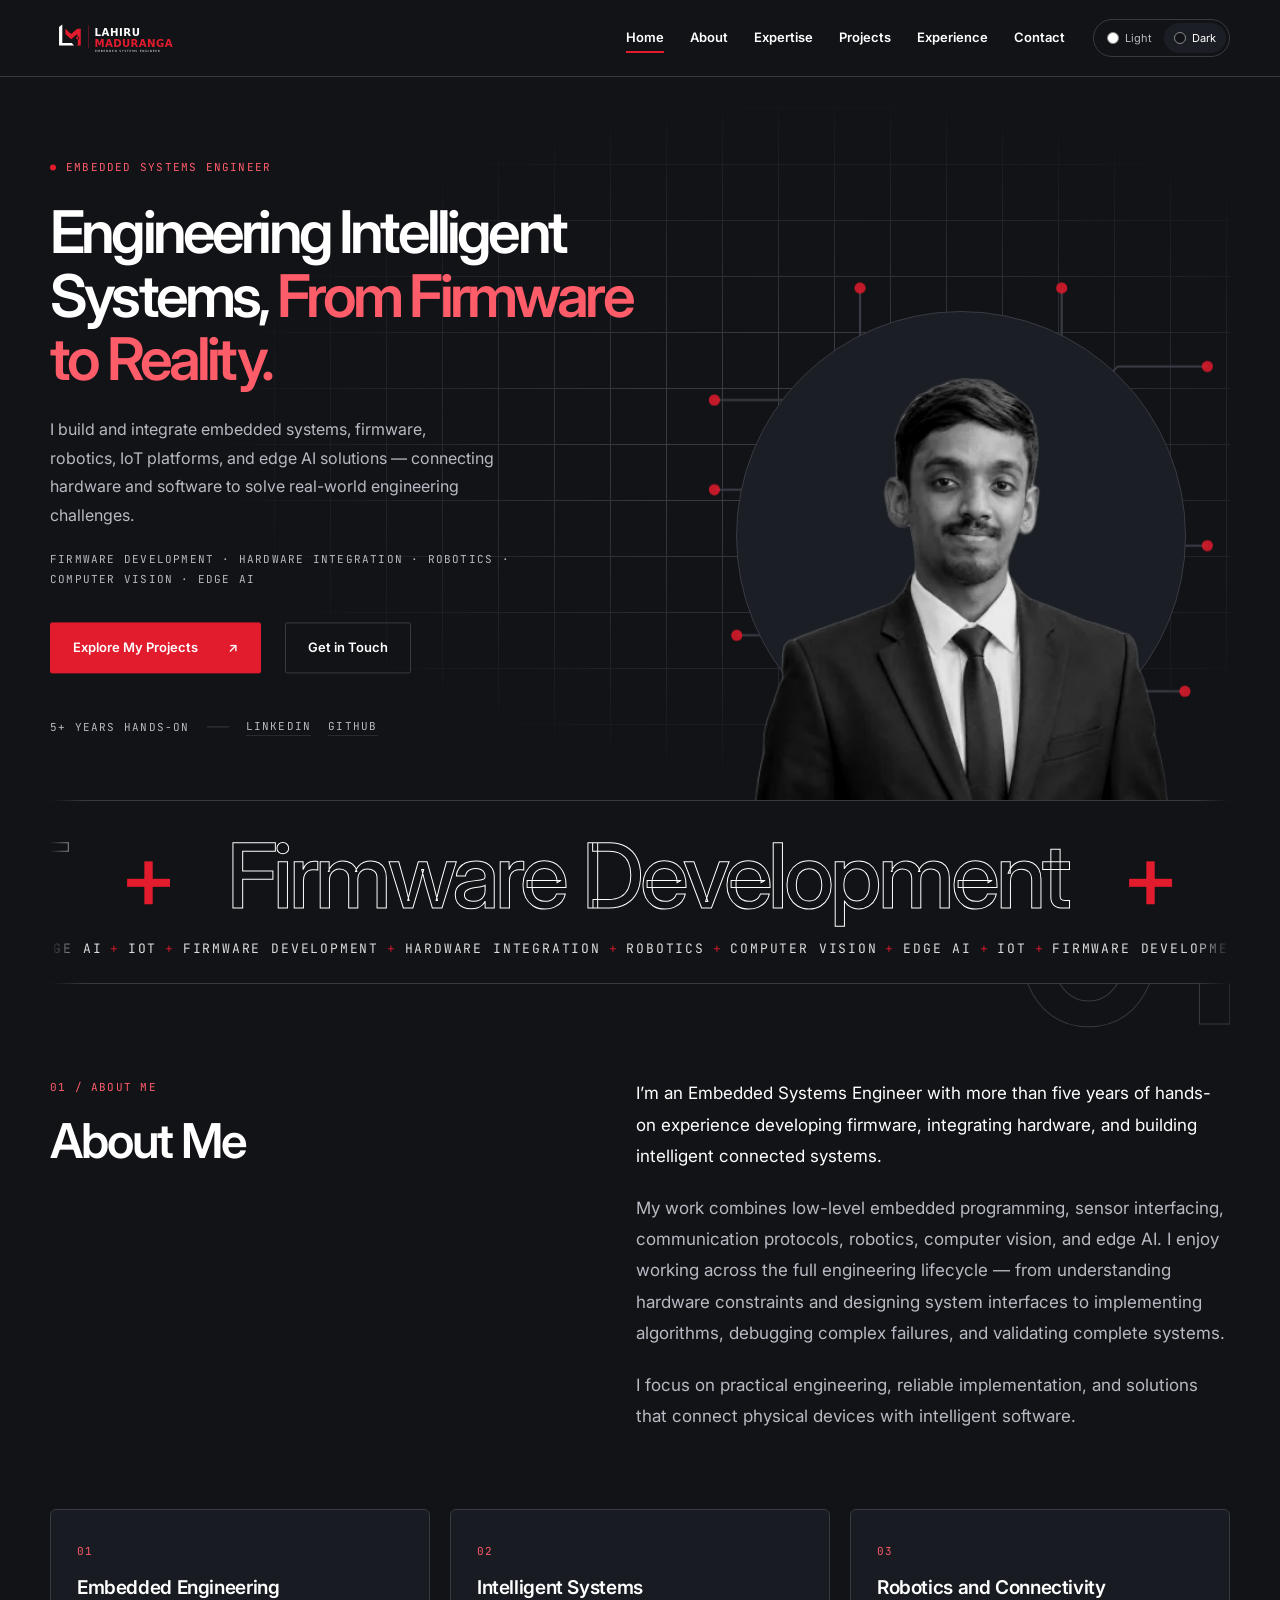
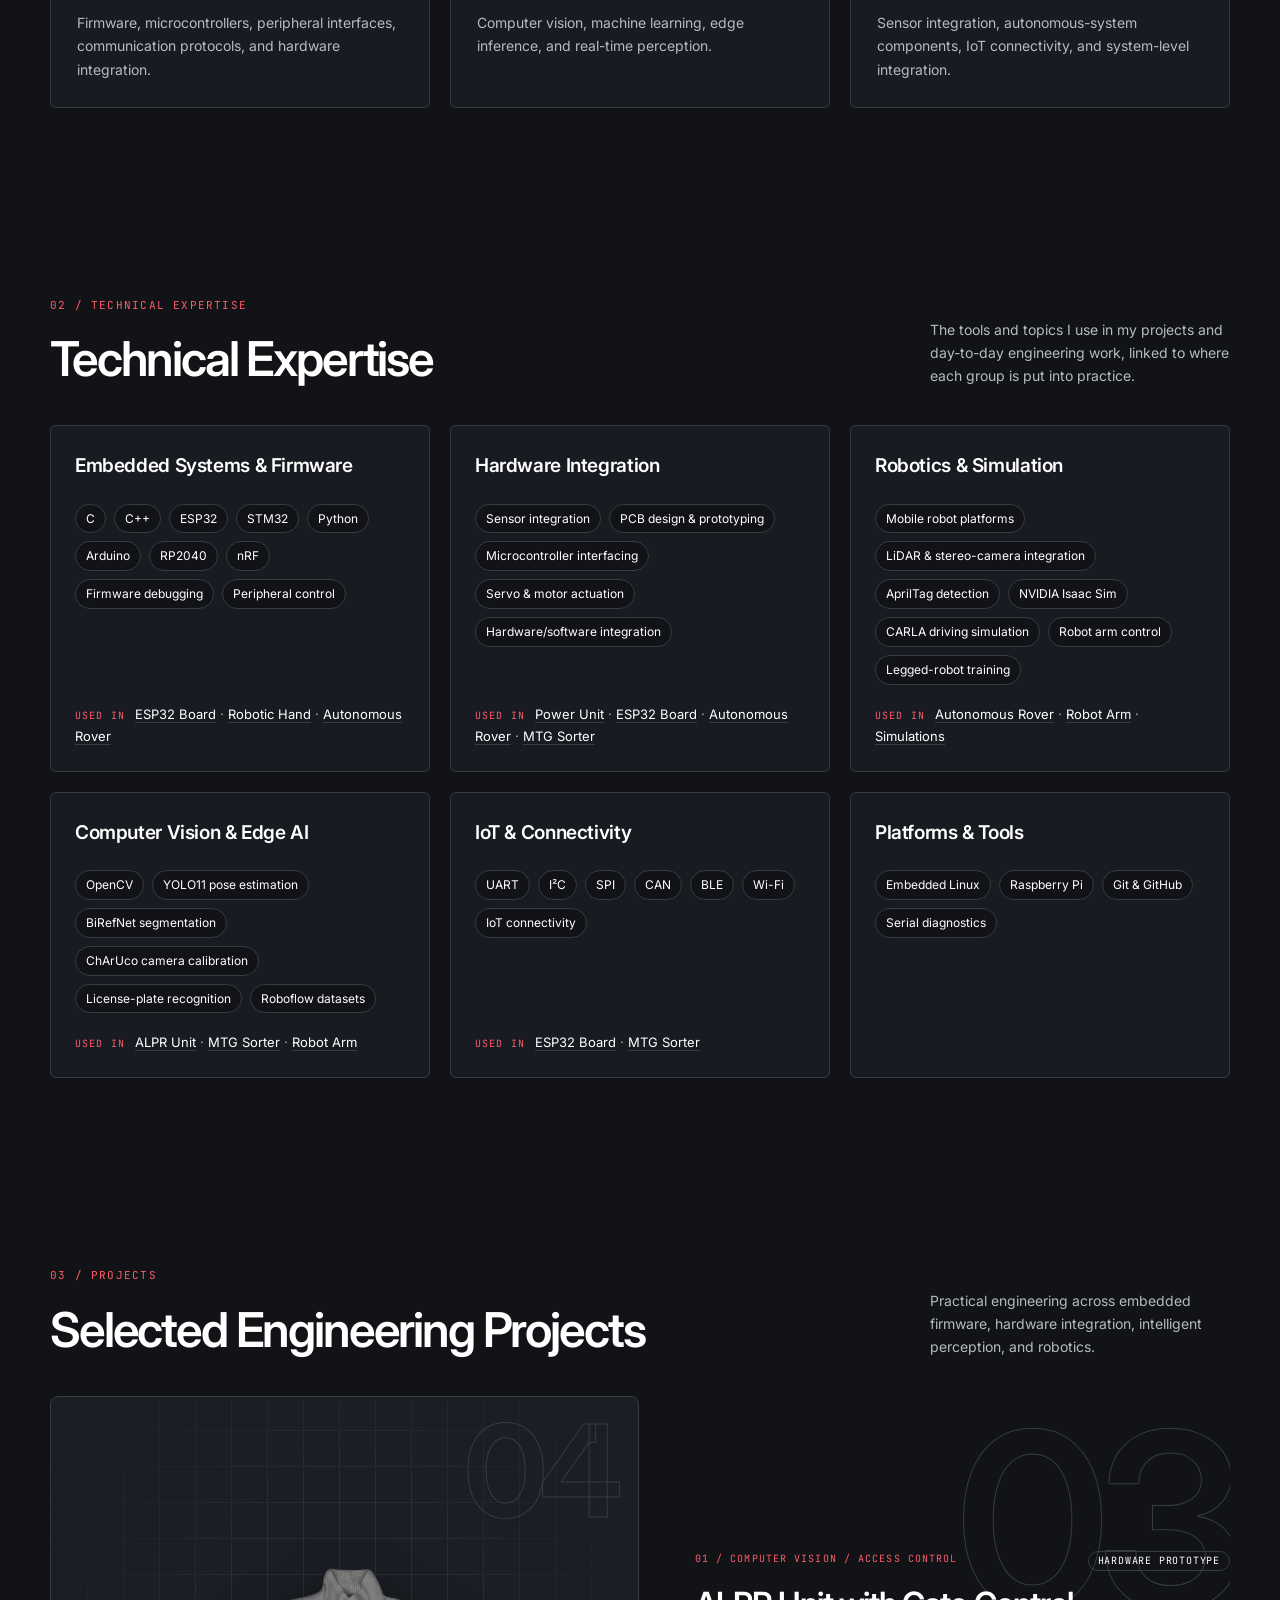
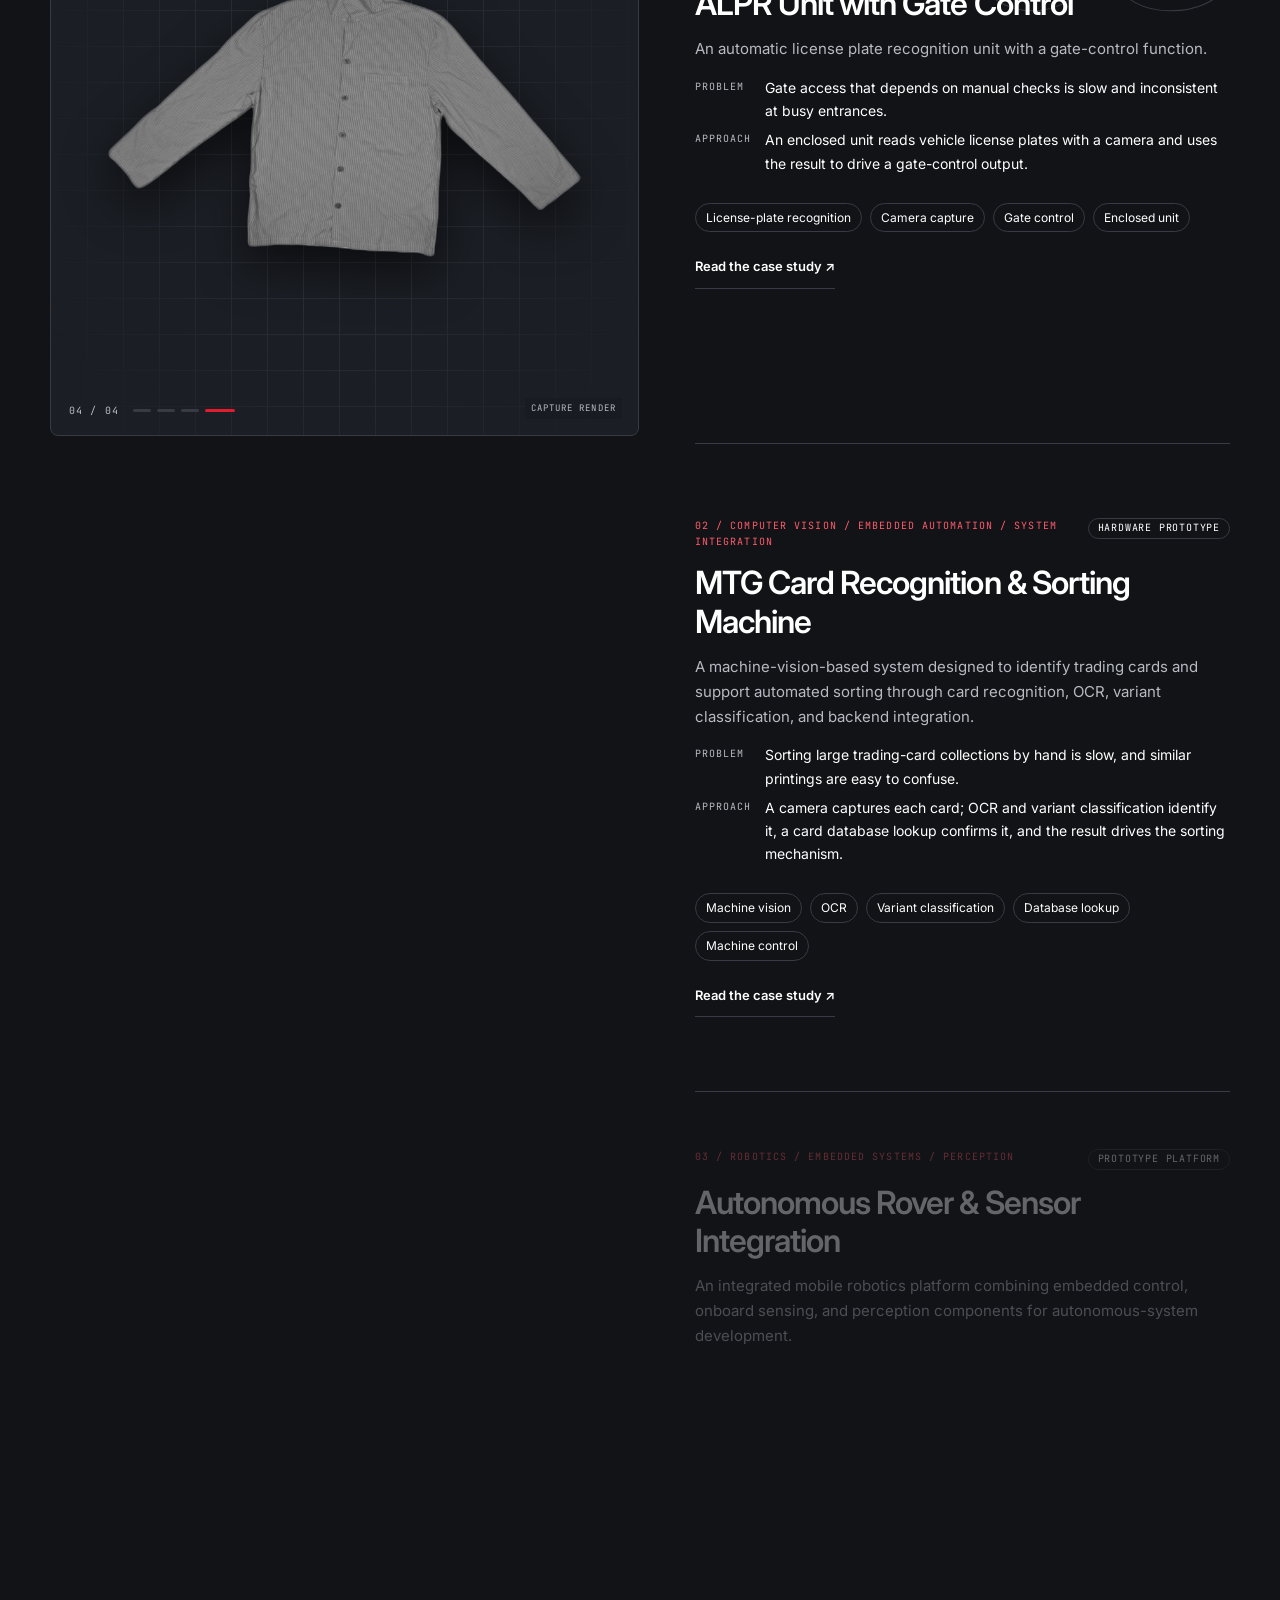
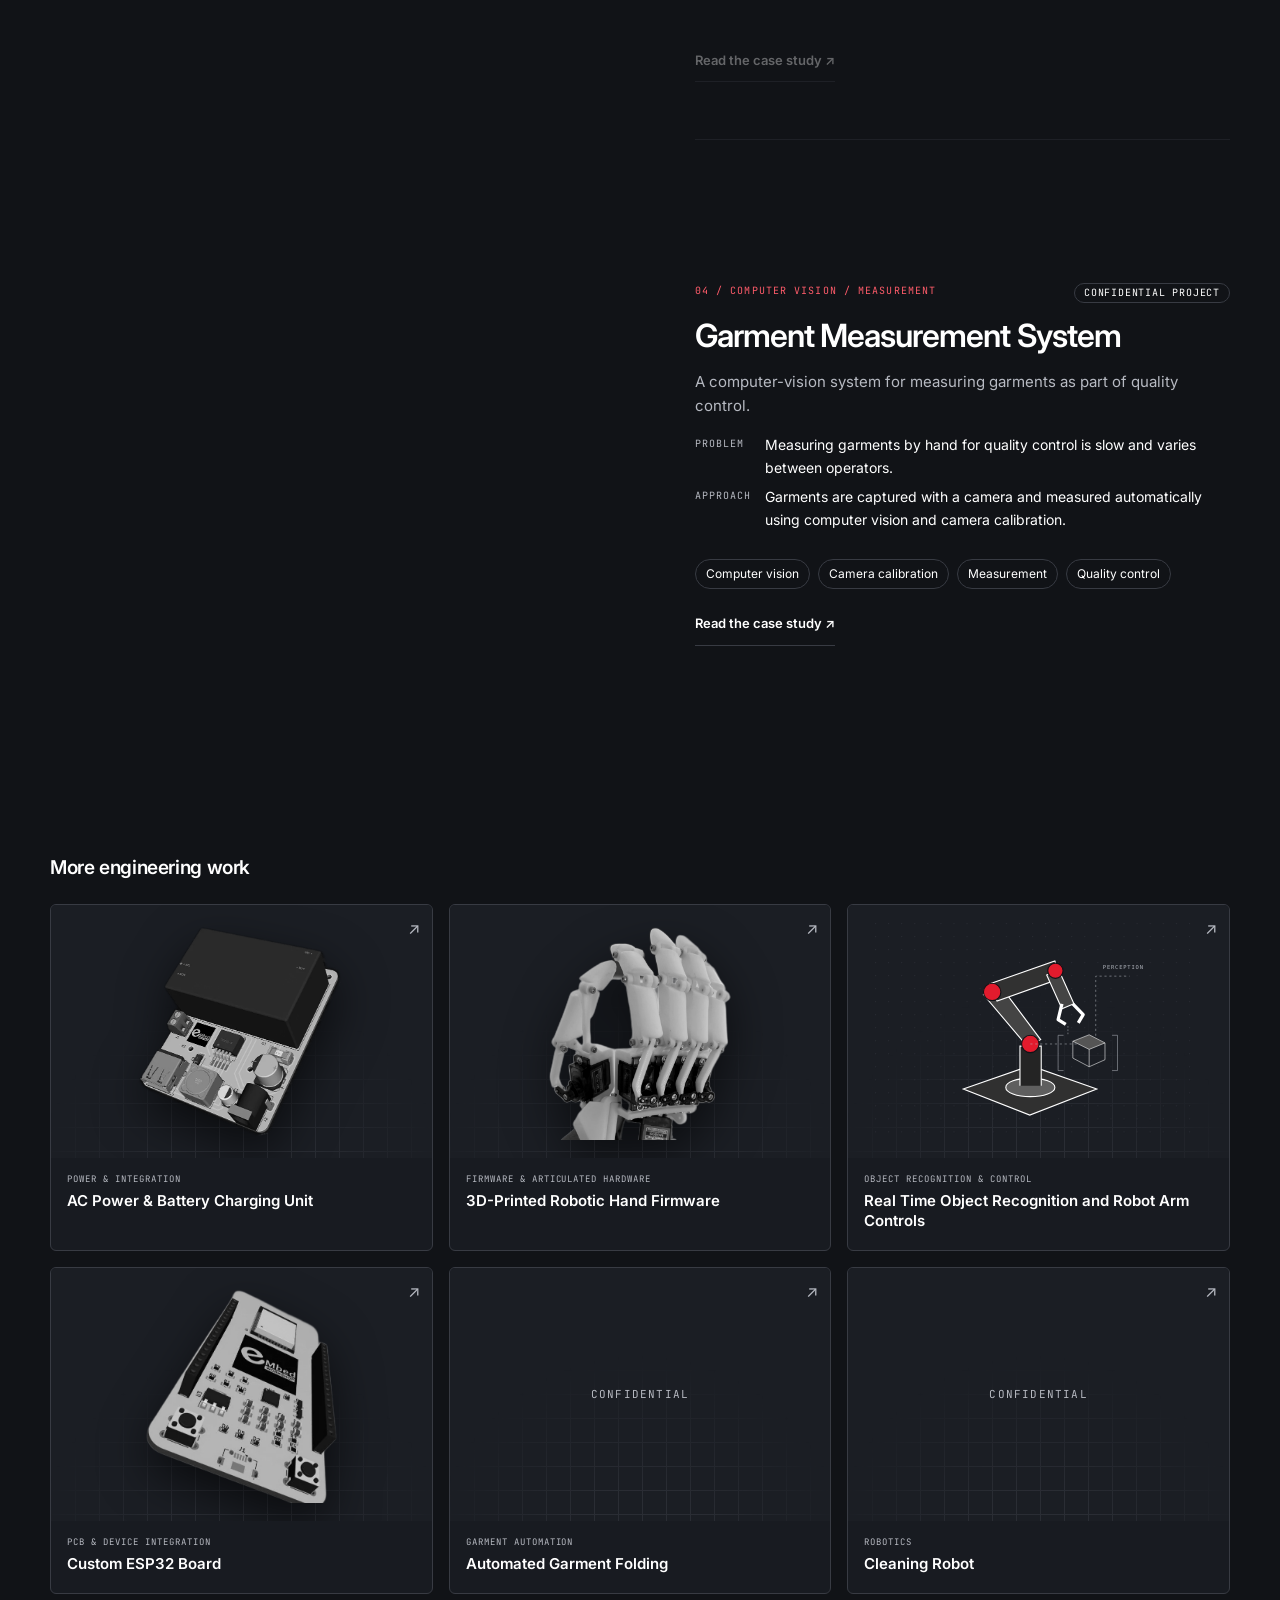
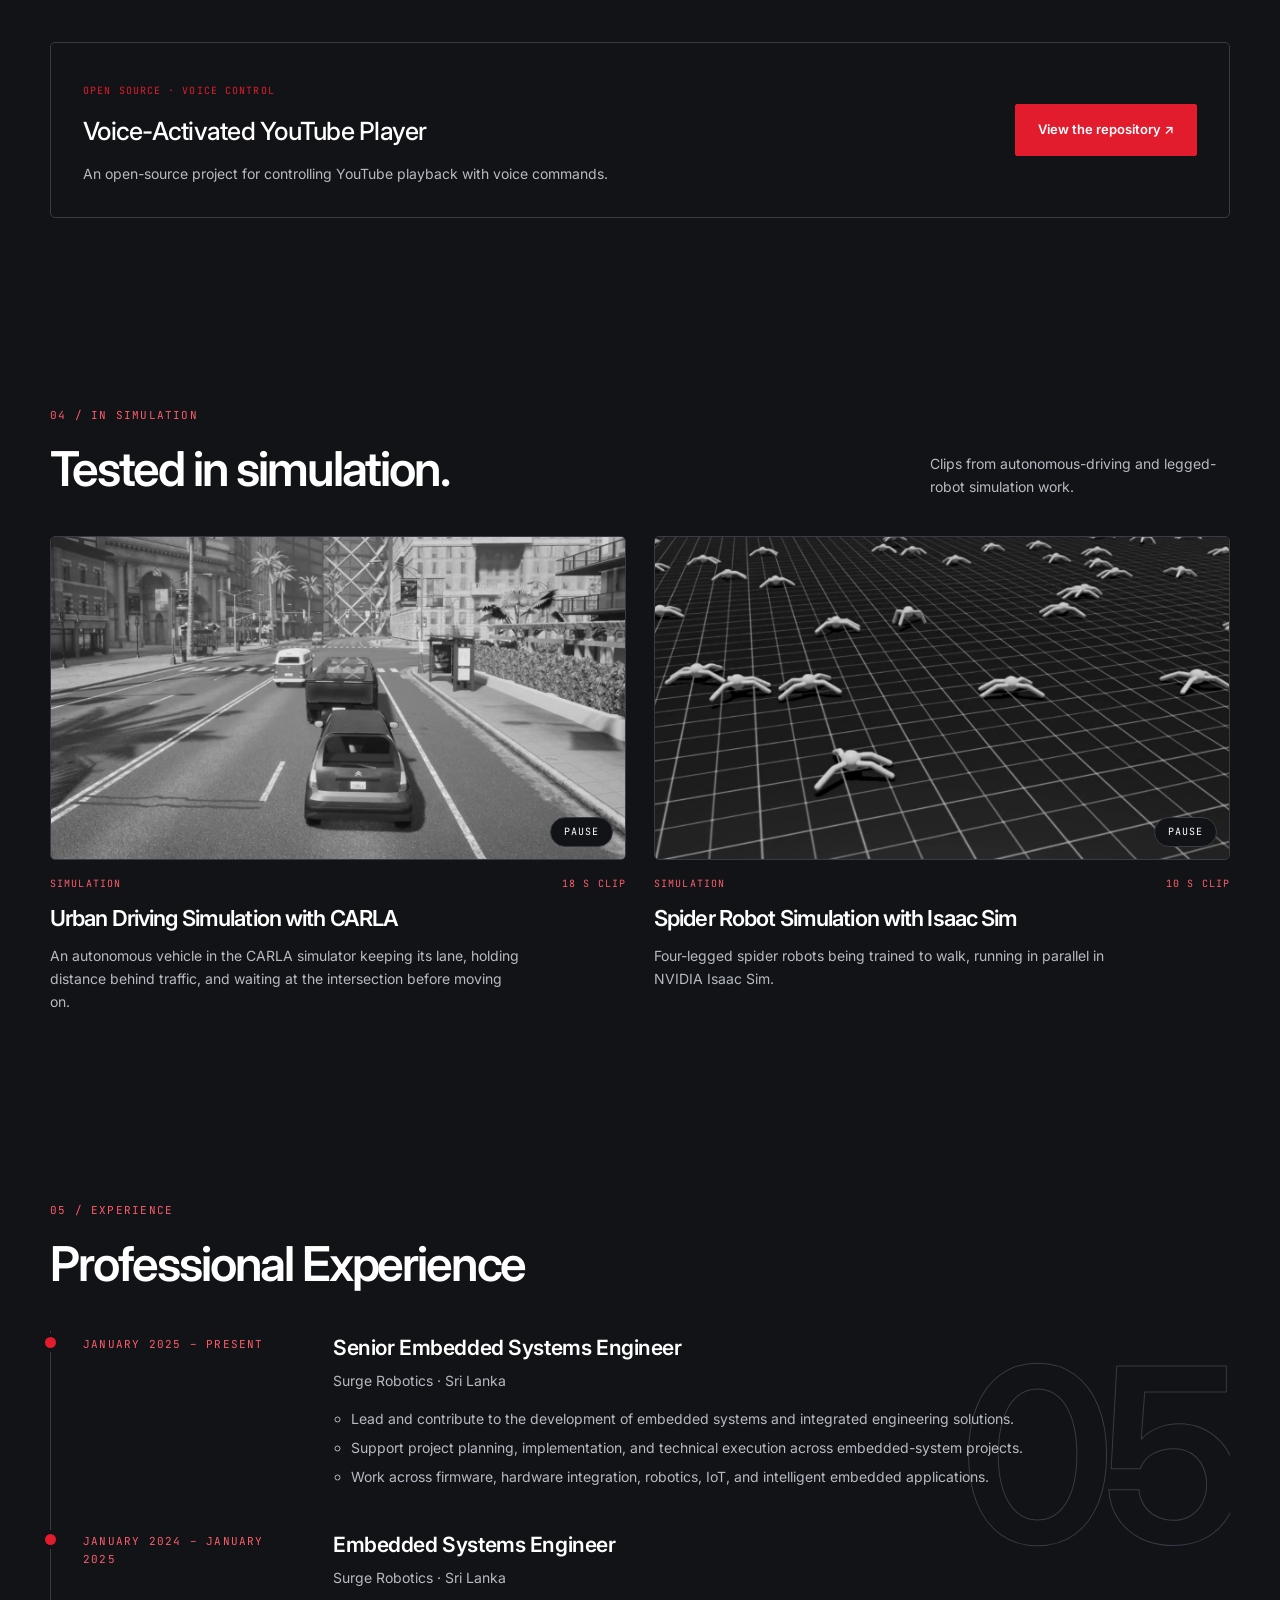
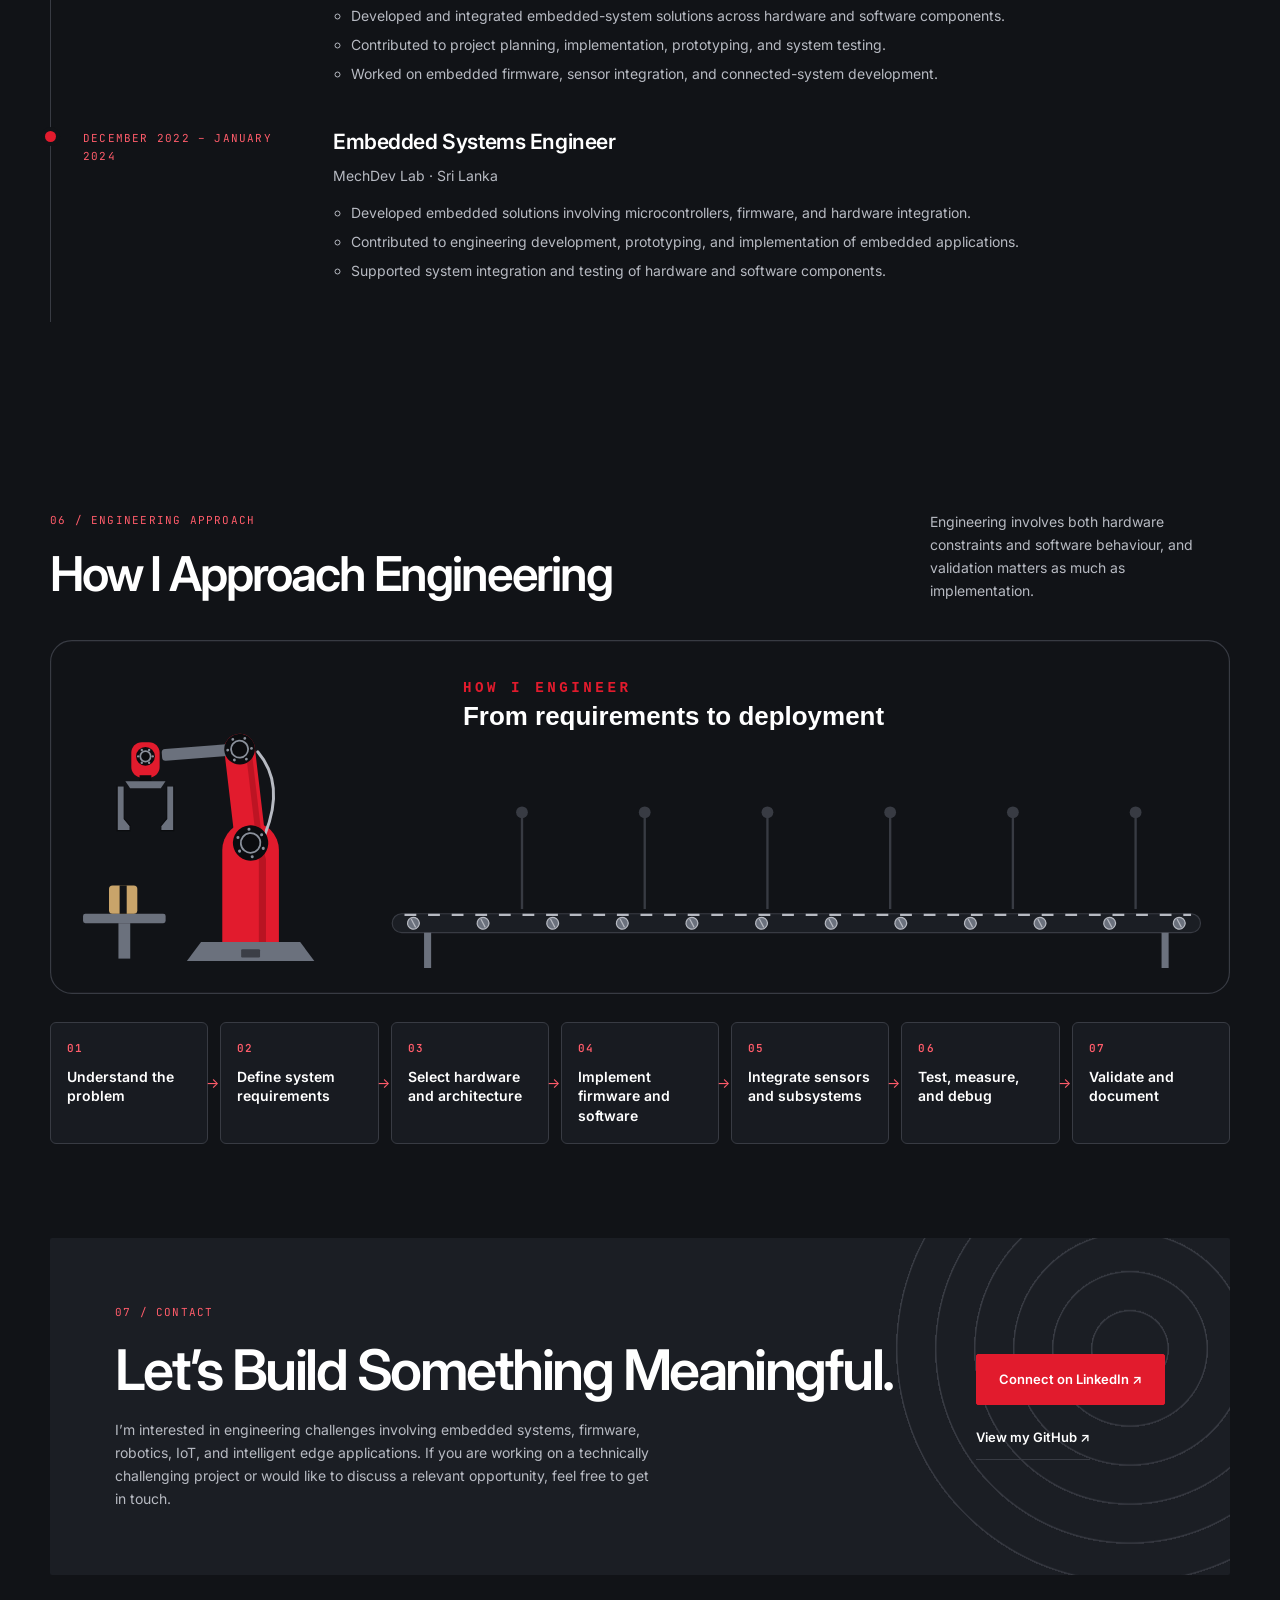
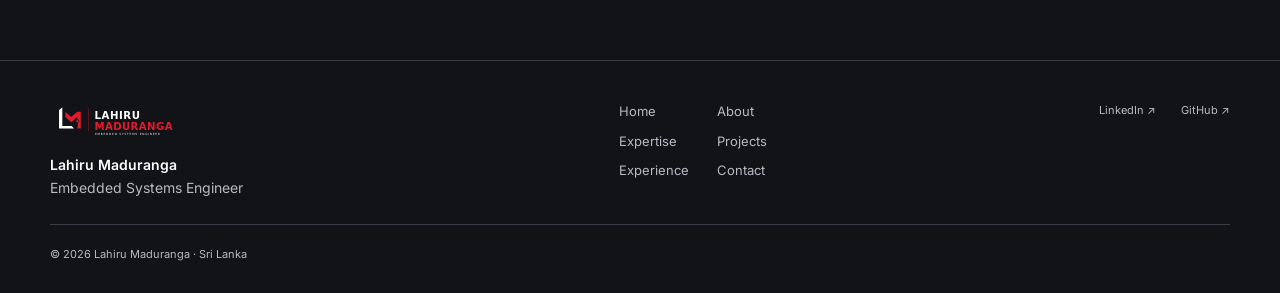
==== commit c87b432f: "Cache-busting for site assets" ====
--- a/index.html
+++ b/index.html
@@ -1,4 +1,4 @@
-<!doctype html><html lang="en"><head><meta charset="utf-8"><meta name="viewport" content="width=device-width, initial-scale=1"><meta name="description" content="Embedded Systems Engineer specializing in firmware, hardware integration, robotics, IoT, computer vision, and edge AI."><meta name="theme-color" content="#111317"><meta property="og:title" content="Lahiru Maduranga | Embedded Systems Engineer"><meta property="og:description" content="Embedded Systems Engineer specializing in firmware, hardware integration, robotics, IoT, computer vision, and edge AI."><meta property="og:type" content="website"><meta property="og:url" content="https://lahirumaduranga.github.io/"><link rel="canonical" href="https://lahirumaduranga.github.io/"><title>Lahiru Maduranga | Embedded Systems Engineer</title><link rel="icon" href="assets/favicon.ico" sizes="any"><link rel="icon" type="image/svg+xml" href="assets/LM_icon_primary.svg"><link rel="apple-touch-icon" href="assets/apple-touch-icon.png"><script src="assets/theme.js"></script><link rel="stylesheet" href="assets/style.css"></head><body><a class="skip" href="#main">Skip to content</a><header class="site-header"><nav class="nav wrap" aria-label="Main navigation"><a class="brand" href="index.html#top" aria-label="Lahiru Maduranga home"><span class="brand-logo" aria-hidden="true"><img class="logo-light" src="assets/LM_logo_primary.svg" alt=""><img class="logo-dark" src="assets/LM_logo_dark_bg.svg" alt=""></span><span class="brand-icons" aria-hidden="true"><img class="icon-light" src="assets/LM_icon_primary.svg" alt=""><img class="icon-dark" src="assets/LM_icon_dark.svg" alt=""></span></a><button class="menu-toggle" type="button" aria-expanded="false" aria-controls="nav-menu"><span class="menu-bars" aria-hidden="true"></span><span class="sr-only">Menu</span></button><div class="nav-menu" id="nav-menu"><ul class="nav-links"><li><a href="index.html#top" data-nav="top">Home</a></li><li><a href="index.html#about" data-nav="about">About</a></li><li><a href="index.html#expertise" data-nav="expertise">Expertise</a></li><li><a href="index.html#projects" data-nav="projects">Projects</a></li><li><a href="index.html#experience" data-nav="experience">Experience</a></li><li><a href="index.html#contact" data-nav="contact">Contact</a></li></ul><div class="theme-picker" role="group" aria-label="Colour theme"><button class="theme-choice" data-set-theme="light" aria-label="Light theme" aria-pressed="false" title="Light theme"><span class="theme-swatch white-swatch" aria-hidden="true"></span><span class="theme-name">Light</span></button><button class="theme-choice" data-set-theme="dark" aria-label="Dark theme" aria-pressed="true" title="Dark theme"><span class="theme-swatch black-swatch" aria-hidden="true"></span><span class="theme-name">Dark</span></button></div></div></nav></header>
+<!doctype html><html lang="en"><head><meta charset="utf-8"><meta name="viewport" content="width=device-width, initial-scale=1"><meta name="description" content="Embedded Systems Engineer specializing in firmware, hardware integration, robotics, IoT, computer vision, and edge AI."><meta name="theme-color" content="#111317"><meta property="og:title" content="Lahiru Maduranga | Embedded Systems Engineer"><meta property="og:description" content="Embedded Systems Engineer specializing in firmware, hardware integration, robotics, IoT, computer vision, and edge AI."><meta property="og:type" content="website"><meta property="og:url" content="https://lahirumaduranga.github.io/"><link rel="canonical" href="https://lahirumaduranga.github.io/"><title>Lahiru Maduranga | Embedded Systems Engineer</title><link rel="icon" href="assets/favicon.ico" sizes="any"><link rel="icon" type="image/svg+xml" href="assets/LM_icon_primary.svg"><link rel="apple-touch-icon" href="assets/apple-touch-icon.png"><script src="assets/theme.js?v=fb19d05c"></script><link rel="stylesheet" href="assets/style.css?v=98564730"></head><body><a class="skip" href="#main">Skip to content</a><header class="site-header"><nav class="nav wrap" aria-label="Main navigation"><a class="brand" href="index.html#top" aria-label="Lahiru Maduranga home"><span class="brand-logo" aria-hidden="true"><img class="logo-light" src="assets/LM_logo_primary.svg" alt=""><img class="logo-dark" src="assets/LM_logo_dark_bg.svg" alt=""></span><span class="brand-icons" aria-hidden="true"><img class="icon-light" src="assets/LM_icon_primary.svg" alt=""><img class="icon-dark" src="assets/LM_icon_dark.svg" alt=""></span></a><button class="menu-toggle" type="button" aria-expanded="false" aria-controls="nav-menu"><span class="menu-bars" aria-hidden="true"></span><span class="sr-only">Menu</span></button><div class="nav-menu" id="nav-menu"><ul class="nav-links"><li><a href="index.html#top" data-nav="top">Home</a></li><li><a href="index.html#about" data-nav="about">About</a></li><li><a href="index.html#expertise" data-nav="expertise">Expertise</a></li><li><a href="index.html#projects" data-nav="projects">Projects</a></li><li><a href="index.html#experience" data-nav="experience">Experience</a></li><li><a href="index.html#contact" data-nav="contact">Contact</a></li></ul><div class="theme-picker" role="group" aria-label="Colour theme"><button class="theme-choice" data-set-theme="light" aria-label="Light theme" aria-pressed="false" title="Light theme"><span class="theme-swatch white-swatch" aria-hidden="true"></span><span class="theme-name">Light</span></button><button class="theme-choice" data-set-theme="dark" aria-label="Dark theme" aria-pressed="true" title="Dark theme"><span class="theme-swatch black-swatch" aria-hidden="true"></span><span class="theme-name">Dark</span></button></div></div></nav></header>
 <main id="main" class="wrap"><section class="hero" id="top" aria-labelledby="hero-title"><div class="hero-backdrop" aria-hidden="true"><div class="hero-grid" data-parallax="-0.35"></div></div><div class="hero-copy" data-parallax="-0.12"><div class="eyebrow"><span class="dot"></span> EMBEDDED SYSTEMS ENGINEER</div><h1 id="hero-title">Engineering Intelligent Systems, <em>From Firmware to Reality.</em></h1><p>I build and integrate embedded systems, firmware, robotics, IoT platforms, and edge AI solutions — connecting hardware and software to solve real-world engineering challenges.</p><p class="hero-line mono">Firmware Development · Hardware Integration · Robotics · Computer Vision · Edge AI</p><div class="actions"><a class="button" href="#projects">Explore My Projects <span aria-hidden="true">↗</span></a><a class="button button-ghost" href="#contact">Get in Touch</a></div><div class="hero-foot"><span class="mono">5+ years hands-on</span><i></i><a href="https://www.linkedin.com/in/lahiru-maduranga97/" class="mono" target="_blank" rel="noopener noreferrer">LinkedIn<span class="sr-only"> (opens in a new tab)</span></a><a href="https://github.com/LahiruMaduranga" class="mono" target="_blank" rel="noopener noreferrer">GitHub<span class="sr-only"> (opens in a new tab)</span></a></div></div><div class="hero-visual"><div class="hero-visual-deco" aria-hidden="true"><svg class="circuit" viewBox="0 0 480 420" aria-hidden="true" data-parallax="-0.12"><path d="M20 120h90l30 30h60"/><path d="M20 200h60l20-20h70"/><path d="M40 330h110l30-30h40"/><path d="M460 90h-80l-30 30h-50"/><path d="M460 250h-70l-25 25h-60"/><path d="M440 380h-90l-30-30h-40"/><path d="M150 20v60l25 25"/><path d="M330 20v50l-30 30"/><circle cx="20" cy="120" r="5" class="pad"/><circle cx="20" cy="200" r="5" class="pad"/><circle cx="40" cy="330" r="5" class="pad"/><circle cx="460" cy="90" r="5" class="pad"/><circle cx="460" cy="250" r="5" class="pad"/><circle cx="440" cy="380" r="5" class="pad"/><circle cx="150" cy="20" r="5" class="pad"/><circle cx="330" cy="20" r="5" class="pad"/><circle cx="200" cy="150" r="3.5"/><circle cx="170" cy="180" r="3.5"/><circle cx="220" cy="300" r="3.5"/><circle cx="300" cy="120" r="3.5"/><circle cx="305" cy="275" r="3.5"/><circle cx="280" cy="350" r="3.5"/><circle cx="175" cy="105" r="3.5"/><circle cx="300" cy="100" r="3.5"/></svg><span class="portrait-disc"></span></div><img class="hero-portrait graded" src="assets/photos/portrait.webp" alt="Portrait of Lahiru Maduranga in a dark suit and tie against a yellow background" width="370" height="370" fetchpriority="high"></div></section>
 <div class="marquee" aria-hidden="true"><div class="marquee-row marquee-outline" data-parallax-x="0.4"><span>Firmware Development</span><span>Hardware Integration</span><span>Robotics</span><span>Computer Vision</span><span>Edge AI</span><span>IoT</span><span>Firmware Development</span><span>Hardware Integration</span><span>Robotics</span><span>Computer Vision</span><span>Edge AI</span><span>IoT</span><span>Firmware Development</span><span>Hardware Integration</span><span>Robotics</span><span>Computer Vision</span><span>Edge AI</span><span>IoT</span><span>Firmware Development</span><span>Hardware Integration</span><span>Robotics</span><span>Computer Vision</span><span>Edge AI</span><span>IoT</span></div><div class="marquee-row marquee-mono mono" data-parallax-x="0.3"><span>Firmware Development</span><span>Hardware Integration</span><span>Robotics</span><span>Computer Vision</span><span>Edge AI</span><span>IoT</span><span>Firmware Development</span><span>Hardware Integration</span><span>Robotics</span><span>Computer Vision</span><span>Edge AI</span><span>IoT</span><span>Firmware Development</span><span>Hardware Integration</span><span>Robotics</span><span>Computer Vision</span><span>Edge AI</span><span>IoT</span><span>Firmware Development</span><span>Hardware Integration</span><span>Robotics</span><span>Computer Vision</span><span>Edge AI</span><span>IoT</span></div></div><p class="sr-only">Areas of focus: Firmware Development, Hardware Integration, Robotics, Computer Vision, Edge AI, IoT.</p>
 <section id="about" class="about-section layered" aria-labelledby="about-title"><div class="section-deco" aria-hidden="true"><span class="section-num" data-parallax="-0.22">01</span></div><div class="about"><div data-reveal><div class="eyebrow">01 / ABOUT ME</div><h2 id="about-title">About Me</h2></div><div class="about-copy" data-reveal><p>I’m an Embedded Systems Engineer with more than five years of hands-on experience developing firmware, integrating hardware, and building intelligent connected systems.</p><p>My work combines low-level embedded programming, sensor interfacing, communication protocols, robotics, computer vision, and edge AI. I enjoy working across the full engineering lifecycle — from understanding hardware constraints and designing system interfaces to implementing algorithms, debugging complex failures, and validating complete systems.</p><p>I focus on practical engineering, reliable implementation, and solutions that connect physical devices with intelligent software.</p></div></div><ul class="capabilities"><li data-reveal><span class="number">01</span><h3>Embedded Engineering</h3><p>Firmware, microcontrollers, peripheral interfaces, communication protocols, and hardware integration.</p></li><li data-reveal><span class="number">02</span><h3>Intelligent Systems</h3><p>Computer vision, machine learning, edge inference, and real-time perception.</p></li><li data-reveal><span class="number">03</span><h3>Robotics and Connectivity</h3><p>Sensor integration, autonomous-system components, IoT connectivity, and system-level integration.</p></li></ul></section>
@@ -6,5 +6,5 @@
 <section id="projects" class="layered" aria-labelledby="projects-title"><div class="section-deco" aria-hidden="true"><span class="section-num" data-parallax="-0.22">03</span></div><div class="section-head" data-reveal><div><div class="eyebrow">03 / PROJECTS</div><h2 id="projects-title">Selected Engineering Projects</h2></div><p>Practical engineering across embedded firmware, hardware integration, intelligent perception, and robotics.</p></div><div class="showcase"><div class="showcase-stage" aria-hidden="true"><span class="media-deco"><span class="media-grid" data-parallax="-0.2"></span></span><div class="stage-item is-active" data-stage="0"><span class="stage-num" aria-hidden="true">01</span><img class="project-photo cutout" src="assets/photos/alpr-unit.webp" alt="" loading="lazy"><span class="concept-label mono">Prototype unit</span></div><div class="stage-item" data-stage="1"><span class="stage-num" aria-hidden="true">02</span><img class="project-photo graded" src="assets/photos/card-sorter.jpg" alt="" loading="lazy"><span class="concept-label mono">Prototype photo</span></div><div class="stage-item" data-stage="2"><span class="stage-num" aria-hidden="true">03</span><img class="project-photo cutout" src="assets/photos/rover-platform.webp" alt="" loading="lazy"><span class="concept-label mono">Prototype</span></div><div class="stage-item" data-stage="3"><span class="stage-num" aria-hidden="true">04</span><img class="project-photo cutout" src="assets/photos/garment.webp" alt="" loading="lazy"><span class="concept-label mono">Capture render</span></div><div class="stage-progress mono"><span class="stage-count">01 / 04</span><span class="stage-dots"><i class="is-active"></i><i></i><i></i><i></i></span></div></div><div class="showcase-steps"><article class="feature-step is-active" data-step="0"><a class="step-media" href="projects/alpr.html" tabindex="-1" aria-hidden="true"><img class="project-photo cutout" src="assets/photos/alpr-unit.webp" alt="ALPR unit enclosure shown in a project graphic labelled ALPR UNIT WITH GATE CONTROL FUNCTION" loading="lazy"></a><div class="feature-meta mono"><span>01 / Computer Vision / Access Control</span><span class="status">Hardware prototype</span></div><h3><a href="projects/alpr.html">ALPR Unit with Gate Control</a></h3><p class="step-summary">An automatic license plate recognition unit with a gate-control function.</p><dl class="feature-facts"><dt>Problem</dt><dd>Gate access that depends on manual checks is slow and inconsistent at busy entrances.</dd><dt>Approach</dt><dd>An enclosed unit reads vehicle license plates with a camera and uses the result to drive a gate-control output.</dd></dl><ul class="tags" aria-label="Technologies and topics"><li>License-plate recognition</li><li>Camera capture</li><li>Gate control</li><li>Enclosed unit</li></ul><a class="text-link" href="projects/alpr.html">Read the case study ↗<span class="sr-only">: ALPR Unit with Gate Control</span></a></article><article class="feature-step" data-step="1"><a class="step-media" href="projects/card-sorter.html" tabindex="-1" aria-hidden="true"><img class="project-photo graded" src="assets/photos/card-sorter.jpg" alt="Card sorting machine with a card feeder on a lead-screw stage, an LED light bar, a belt-driven gantry, and rows of sorted trading cards in slots" loading="lazy"></a><div class="feature-meta mono"><span>02 / Computer Vision / Embedded Automation / System Integration</span><span class="status">Hardware prototype</span></div><h3><a href="projects/card-sorter.html">MTG Card Recognition &amp; Sorting Machine</a></h3><p class="step-summary">A machine-vision-based system designed to identify trading cards and support automated sorting through card recognition, OCR, variant classification, and backend integration.</p><dl class="feature-facts"><dt>Problem</dt><dd>Sorting large trading-card collections by hand is slow, and similar printings are easy to confuse.</dd><dt>Approach</dt><dd>A camera captures each card; OCR and variant classification identify it, a card database lookup confirms it, and the result drives the sorting mechanism.</dd></dl><ul class="tags" aria-label="Technologies and topics"><li>Machine vision</li><li>OCR</li><li>Variant classification</li><li>Database lookup</li><li>Machine control</li></ul><a class="text-link" href="projects/card-sorter.html">Read the case study ↗<span class="sr-only">: MTG Card Recognition &amp; Sorting Machine</span></a></article><article class="feature-step" data-step="2"><a class="step-media" href="projects/rover-chassis.html" tabindex="-1" aria-hidden="true"><img class="project-photo cutout" src="assets/photos/rover-platform.webp" alt="Autonomous rover on an off-road chassis with a LiDAR sensor on top, a ZED Mini stereo camera and additional cameras at the front" loading="lazy"></a><div class="feature-meta mono"><span>03 / Robotics / Embedded Systems / Perception</span><span class="status">Prototype platform</span></div><h3><a href="projects/rover-chassis.html">Autonomous Rover &amp; Sensor Integration</a></h3><p class="step-summary">An integrated mobile robotics platform combining embedded control, onboard sensing, and perception components for autonomous-system development.</p><dl class="feature-facts"><dt>Problem</dt><dd>Developing autonomous behaviour needs a dependable mobile base where sensing, control, and perception can be integrated and tested together.</dd><dt>Approach</dt><dd>An off-road RC chassis is fitted with a mounting frame for a top LiDAR, a forward ZED Mini stereo camera, extra cameras, and the onboard control electronics, so perception and control can be developed on real hardware.</dd></dl><ul class="tags" aria-label="Technologies and topics"><li>Mobile robotics</li><li>LiDAR</li><li>AprilTag</li><li>ZED Mini stereo camera</li><li>Sensor integration</li><li>Perception</li></ul><a class="text-link" href="projects/rover-chassis.html">Read the case study ↗<span class="sr-only">: Autonomous Rover &amp; Sensor Integration</span></a></article><article class="feature-step" data-step="3"><a class="step-media" href="projects/garment-measurement.html" tabindex="-1" aria-hidden="true"><img class="project-photo cutout" src="assets/photos/garment.webp" alt="Long-sleeve striped shirt laid flat, cut out from its background" loading="lazy"></a><div class="feature-meta mono"><span>04 / Computer Vision / Measurement</span><span class="status">Confidential project</span></div><h3><a href="projects/garment-measurement.html">Garment Measurement System</a></h3><p class="step-summary">A computer-vision system for measuring garments as part of quality control.</p><dl class="feature-facts"><dt>Problem</dt><dd>Measuring garments by hand for quality control is slow and varies between operators.</dd><dt>Approach</dt><dd>Garments are captured with a camera and measured automatically using computer vision and camera calibration.</dd></dl><ul class="tags" aria-label="Technologies and topics"><li>Computer vision</li><li>Camera calibration</li><li>Measurement</li><li>Quality control</li></ul><a class="text-link" href="projects/garment-measurement.html">Read the case study ↗<span class="sr-only">: Garment Measurement System</span></a></article></div></div><div class="more-work"><h3 data-reveal>More engineering work</h3><ul class="mini-grid"><li class="mini-card" data-reveal><a href="projects/power-supply.html"><span class="mini-media"><span class="media-deco" aria-hidden="true"><span class="media-grid" data-parallax="-0.2"></span></span><img class="cutout" src="assets/photos/power-supply.webp" alt="" loading="lazy"></span><span class="mini-text"><span class="mono">Power &amp; integration</span><strong>AC Power &amp; Battery Charging Unit</strong></span><span class="mini-arrow" aria-hidden="true">↗</span></a></li><li class="mini-card" data-reveal><a href="projects/robotic-hand.html"><span class="mini-media"><span class="media-deco" aria-hidden="true"><span class="media-grid" data-parallax="-0.2"></span></span><img class="cutout" src="assets/photos/robotic-hand.webp" alt="" loading="lazy"></span><span class="mini-text"><span class="mono">Firmware &amp; articulated hardware</span><strong>3D-Printed Robotic Hand Firmware</strong></span><span class="mini-arrow" aria-hidden="true">↗</span></a></li><li class="mini-card" data-reveal><a href="projects/robotic-arm.html"><span class="mini-media"><span class="media-deco" aria-hidden="true"><span class="media-grid" data-parallax="-0.2"></span></span><span class="themed-art"><img class="theme-light" src="assets/arm-light.svg" alt="" width="600" height="400" loading="lazy"><img class="theme-dark" src="assets/arm-dark.svg" alt="" width="600" height="400" loading="lazy"></span></span><span class="mini-text"><span class="mono">Object recognition &amp; control</span><strong>Real Time Object Recognition and Robot Arm Controls</strong></span><span class="mini-arrow" aria-hidden="true">↗</span></a></li><li class="mini-card" data-reveal><a href="projects/development-board.html"><span class="mini-media"><span class="media-deco" aria-hidden="true"><span class="media-grid" data-parallax="-0.2"></span></span><img class="cutout" src="assets/photos/development-board.webp" alt="" loading="lazy"></span><span class="mini-text"><span class="mono">PCB &amp; device integration</span><strong>Custom ESP32 Board</strong></span><span class="mini-arrow" aria-hidden="true">↗</span></a></li><li class="mini-card" data-reveal><a href="projects/fabric-handling.html"><span class="mini-media"><span class="media-deco" aria-hidden="true"><span class="media-grid" data-parallax="-0.2"></span></span><span class="mono">Confidential</span></span><span class="mini-text"><span class="mono">Garment automation</span><strong>Automated Garment Folding</strong></span><span class="mini-arrow" aria-hidden="true">↗</span></a></li><li class="mini-card" data-reveal><a href="projects/cleaning-robot-interface.html"><span class="mini-media"><span class="media-deco" aria-hidden="true"><span class="media-grid" data-parallax="-0.2"></span></span><span class="mono">Confidential</span></span><span class="mini-text"><span class="mono">Robotics</span><strong>Cleaning Robot</strong></span><span class="mini-arrow" aria-hidden="true">↗</span></a></li></ul></div><div class="notebook" data-reveal><div><span class="mono">OPEN SOURCE · VOICE CONTROL</span><h3>Voice-Activated YouTube Player</h3><p>An open-source project for controlling YouTube playback with voice commands.</p></div><a href="https://github.com/LahiruMaduranga/voice-activated-youtube-player" class="button" target="_blank" rel="noopener noreferrer">View the repository ↗<span class="sr-only"> (opens in a new tab)</span></a></div></section>
 <section id="simulation" class="layered" aria-labelledby="sim-title"><div class="section-head" data-reveal><div><div class="eyebrow">04 / IN SIMULATION</div><h2 id="sim-title">Tested in simulation.</h2></div><p>Clips from autonomous-driving and legged-robot simulation work.</p></div><div class="sim-grid"><figure class="sim-card" data-reveal><div class="sim-frame"><video class="graded" src="assets/videos/urban-simulation.mp4" poster="assets/videos/urban-simulation.jpg" width="1280" height="720" muted loop playsinline preload="none" controls aria-label="Urban Driving Simulation with CARLA"></video><button class="sim-toggle mono" type="button" hidden>Pause</button></div><figcaption><div class="feature-meta mono"><span>Simulation</span><span>18 s clip</span></div><h3>Urban Driving Simulation with CARLA</h3><p>An autonomous vehicle in the CARLA simulator keeping its lane, holding distance behind traffic, and waiting at the intersection before moving on.</p></figcaption></figure><figure class="sim-card" data-reveal><div class="sim-frame"><video class="graded" src="assets/videos/robot-simulation.mp4" poster="assets/videos/robot-simulation.jpg" width="1280" height="720" muted loop playsinline preload="none" controls aria-label="Spider Robot Simulation with Isaac Sim"></video><button class="sim-toggle mono" type="button" hidden>Pause</button></div><figcaption><div class="feature-meta mono"><span>Simulation</span><span>10 s clip</span></div><h3>Spider Robot Simulation with Isaac Sim</h3><p>Four-legged spider robots being trained to walk, running in parallel in NVIDIA Isaac Sim.</p></figcaption></figure></div></section>
 <section id="experience" class="layered" aria-labelledby="experience-title"><div class="section-deco" aria-hidden="true"><span class="section-num" data-parallax="-0.22">05</span></div><div class="section-head" data-reveal><div><div class="eyebrow">05 / EXPERIENCE</div><h2 id="experience-title">Professional Experience</h2></div></div><ol class="timeline"><li data-reveal><div class="timeline-meta mono"><span>January 2025 – Present</span></div><div class="timeline-body"><h3>Senior Embedded Systems Engineer</h3><p class="timeline-org">Surge Robotics · Sri Lanka</p><ul><li>Lead and contribute to the development of embedded systems and integrated engineering solutions.</li><li>Support project planning, implementation, and technical execution across embedded-system projects.</li><li>Work across firmware, hardware integration, robotics, IoT, and intelligent embedded applications.</li></ul></div></li><li data-reveal><div class="timeline-meta mono"><span>January 2024 – January 2025</span></div><div class="timeline-body"><h3>Embedded Systems Engineer</h3><p class="timeline-org">Surge Robotics · Sri Lanka</p><ul><li>Developed and integrated embedded-system solutions across hardware and software components.</li><li>Contributed to project planning, implementation, prototyping, and system testing.</li><li>Worked on embedded firmware, sensor integration, and connected-system development.</li></ul></div></li><li data-reveal><div class="timeline-meta mono"><span>December 2022 – January 2024</span></div><div class="timeline-body"><h3>Embedded Systems Engineer</h3><p class="timeline-org">MechDev Lab · Sri Lanka</p><ul><li>Developed embedded solutions involving microcontrollers, firmware, and hardware integration.</li><li>Contributed to engineering development, prototyping, and implementation of embedded applications.</li><li>Supported system integration and testing of hardware and software components.</li></ul></div></li></ol></section>
-<section id="approach" class="layered" aria-labelledby="approach-title"><div class="section-head" data-reveal><div><div class="eyebrow">06 / ENGINEERING APPROACH</div><h2 id="approach-title">How I Approach Engineering</h2></div><p>Engineering involves both hardware constraints and software behaviour, and validation matters as much as implementation.</p></div><figure class="assembly" data-reveal><img class="theme-light" src="assets/assembly-light.svg" alt="Animation: a robot arm places a box on a conveyor; it passes Requirements, Architecture, Implementation, Integration, Validation, and Deploy stations in turn." width="1000" height="300" loading="lazy"><img class="theme-dark" src="assets/assembly-dark.svg" alt="" width="1000" height="300" loading="lazy"></figure><ol class="flow"><li data-reveal><span class="number">01</span>Understand the problem</li><li data-reveal><span class="number">02</span>Define system requirements</li><li data-reveal><span class="number">03</span>Select hardware and architecture</li><li data-reveal><span class="number">04</span>Implement firmware and software</li><li data-reveal><span class="number">05</span>Integrate sensors and subsystems</li><li data-reveal><span class="number">06</span>Test, measure, and debug</li><li data-reveal><span class="number">07</span>Validate and document</li></ol></section>
-<section id="contact" class="contact" aria-labelledby="contact-title"><span class="contact-rings" data-parallax="-0.3" aria-hidden="true"></span><div data-reveal><div class="eyebrow">07 / CONTACT</div><h2 id="contact-title">Let’s Build Something Meaningful.</h2><p>I’m interested in engineering challenges involving embedded systems, firmware, robotics, IoT, and intelligent edge applications. If you are working on a technically challenging project or would like to discuss a relevant opportunity, feel free to get in touch.</p></div><div class="contact-actions" data-reveal><a href="https://www.linkedin.com/in/lahiru-maduranga97/" class="button" target="_blank" rel="noopener noreferrer">Connect on LinkedIn ↗<span class="sr-only"> (opens in a new tab)</span></a><a href="https://github.com/LahiruMaduranga" class="text-link" target="_blank" rel="noopener noreferrer">View my GitHub ↗<span class="sr-only"> (opens in a new tab)</span></a></div></section></main><footer class="site-footer"><div class="wrap footer"><div class="footer-brand"><a class="brand" href="index.html#top" aria-label="Lahiru Maduranga home"><span class="brand-logo" aria-hidden="true"><img class="logo-light" src="assets/LM_logo_primary.svg" alt=""><img class="logo-dark" src="assets/LM_logo_dark_bg.svg" alt=""></span><span class="brand-icons" aria-hidden="true"><img class="icon-light" src="assets/LM_icon_primary.svg" alt=""><img class="icon-dark" src="assets/LM_icon_dark.svg" alt=""></span></a><p>Lahiru Maduranga<br><span>Embedded Systems Engineer</span></p></div><nav class="footer-nav" aria-label="Footer navigation"><a href="index.html#top">Home</a><a href="index.html#about">About</a><a href="index.html#expertise">Expertise</a><a href="index.html#projects">Projects</a><a href="index.html#experience">Experience</a><a href="index.html#contact">Contact</a></nav><div class="footer-links"><a href="https://www.linkedin.com/in/lahiru-maduranga97/" class="" target="_blank" rel="noopener noreferrer">LinkedIn ↗<span class="sr-only"> (opens in a new tab)</span></a><a href="https://github.com/LahiruMaduranga" class="" target="_blank" rel="noopener noreferrer">GitHub ↗<span class="sr-only"> (opens in a new tab)</span></a></div><p class="footer-copy">© 2026 Lahiru Maduranga · Sri Lanka</p></div></footer><script src="assets/app.js" defer></script></body></html>+<section id="approach" class="layered" aria-labelledby="approach-title"><div class="section-head" data-reveal><div><div class="eyebrow">06 / ENGINEERING APPROACH</div><h2 id="approach-title">How I Approach Engineering</h2></div><p>Engineering involves both hardware constraints and software behaviour, and validation matters as much as implementation.</p></div><figure class="assembly" data-reveal><img class="theme-light" src="assets/assembly-light.svg?v=5b7b4603" alt="Animation: a robot arm places a box on a conveyor; it passes Requirements, Architecture, Implementation, Integration, Validation, and Deploy stations in turn." width="1000" height="300" loading="lazy"><img class="theme-dark" src="assets/assembly-dark.svg?v=12d6e3b7" alt="" width="1000" height="300" loading="lazy"></figure><ol class="flow"><li data-reveal><span class="number">01</span>Understand the problem</li><li data-reveal><span class="number">02</span>Define system requirements</li><li data-reveal><span class="number">03</span>Select hardware and architecture</li><li data-reveal><span class="number">04</span>Implement firmware and software</li><li data-reveal><span class="number">05</span>Integrate sensors and subsystems</li><li data-reveal><span class="number">06</span>Test, measure, and debug</li><li data-reveal><span class="number">07</span>Validate and document</li></ol></section>
+<section id="contact" class="contact" aria-labelledby="contact-title"><span class="contact-rings" data-parallax="-0.3" aria-hidden="true"></span><div data-reveal><div class="eyebrow">07 / CONTACT</div><h2 id="contact-title">Let’s Build Something Meaningful.</h2><p>I’m interested in engineering challenges involving embedded systems, firmware, robotics, IoT, and intelligent edge applications. If you are working on a technically challenging project or would like to discuss a relevant opportunity, feel free to get in touch.</p></div><div class="contact-actions" data-reveal><a href="https://www.linkedin.com/in/lahiru-maduranga97/" class="button" target="_blank" rel="noopener noreferrer">Connect on LinkedIn ↗<span class="sr-only"> (opens in a new tab)</span></a><a href="https://github.com/LahiruMaduranga" class="text-link" target="_blank" rel="noopener noreferrer">View my GitHub ↗<span class="sr-only"> (opens in a new tab)</span></a></div></section></main><footer class="site-footer"><div class="wrap footer"><div class="footer-brand"><a class="brand" href="index.html#top" aria-label="Lahiru Maduranga home"><span class="brand-logo" aria-hidden="true"><img class="logo-light" src="assets/LM_logo_primary.svg" alt=""><img class="logo-dark" src="assets/LM_logo_dark_bg.svg" alt=""></span><span class="brand-icons" aria-hidden="true"><img class="icon-light" src="assets/LM_icon_primary.svg" alt=""><img class="icon-dark" src="assets/LM_icon_dark.svg" alt=""></span></a><p>Lahiru Maduranga<br><span>Embedded Systems Engineer</span></p></div><nav class="footer-nav" aria-label="Footer navigation"><a href="index.html#top">Home</a><a href="index.html#about">About</a><a href="index.html#expertise">Expertise</a><a href="index.html#projects">Projects</a><a href="index.html#experience">Experience</a><a href="index.html#contact">Contact</a></nav><div class="footer-links"><a href="https://www.linkedin.com/in/lahiru-maduranga97/" class="" target="_blank" rel="noopener noreferrer">LinkedIn ↗<span class="sr-only"> (opens in a new tab)</span></a><a href="https://github.com/LahiruMaduranga" class="" target="_blank" rel="noopener noreferrer">GitHub ↗<span class="sr-only"> (opens in a new tab)</span></a></div><p class="footer-copy">© 2026 Lahiru Maduranga · Sri Lanka</p></div></footer><script src="assets/app.js?v=748b6e75" defer></script></body></html>
